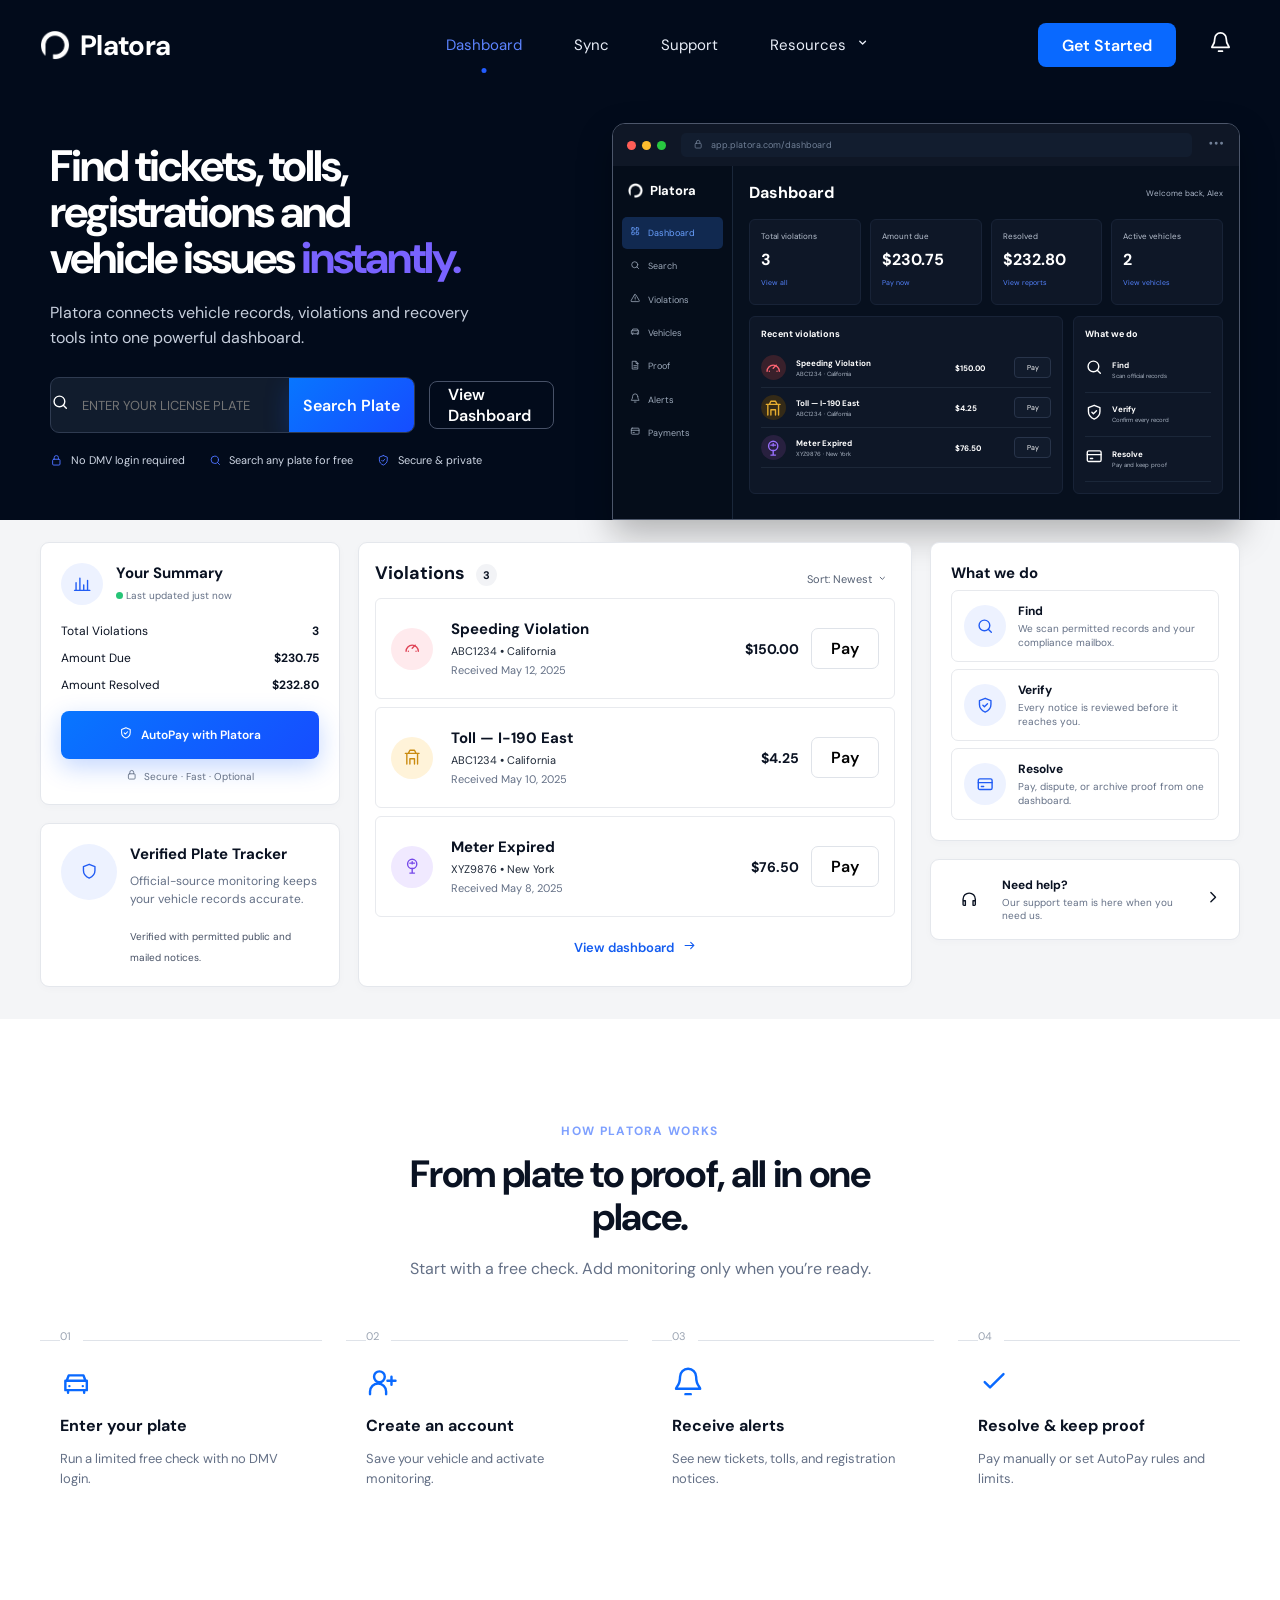
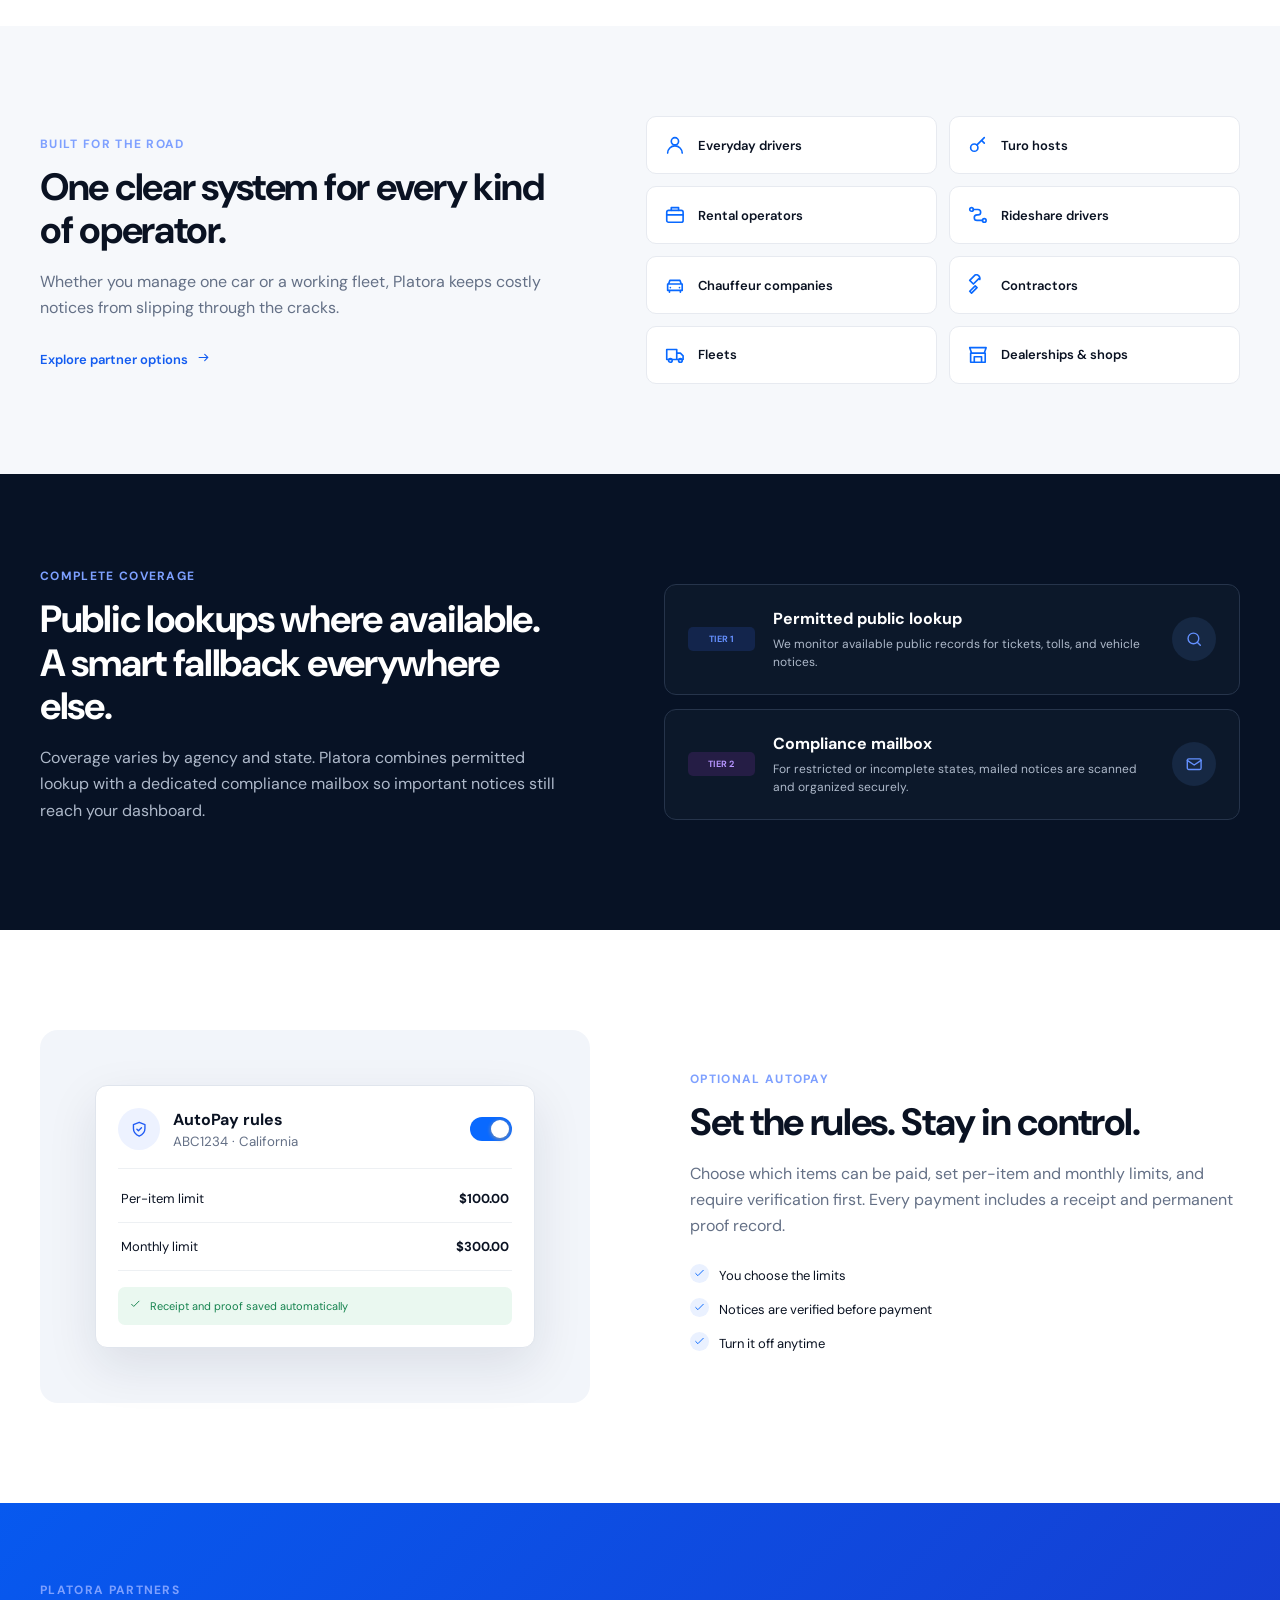
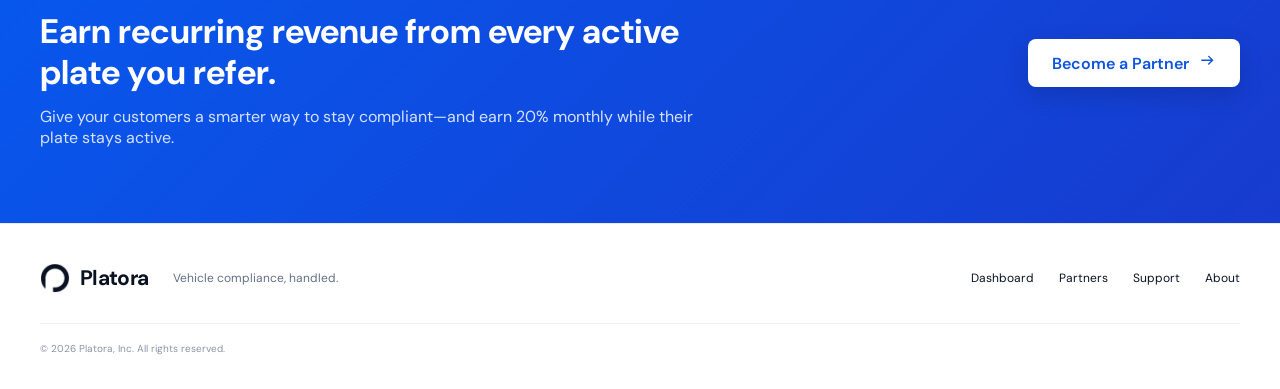
==== index.html @ 17e53a76 "Add files via upload" ====
<!doctype html>
<html lang="en">
<head>
  <meta charset="UTF-8">
  <meta name="viewport" content="width=device-width, initial-scale=1.0">
  <meta name="description" content="Track tickets, tolls, registration notices, and vehicle compliance issues with Platora.">
  <title>Platora — Vehicle compliance, handled</title>
  <link rel="preconnect" href="https://fonts.googleapis.com">
  <link rel="preconnect" href="https://fonts.gstatic.com" crossorigin>
  <link href="https://fonts.googleapis.com/css2?family=DM+Sans:wght@400;500;600;700&display=swap" rel="stylesheet">
  <link rel="stylesheet" href="styles.css?v=17">
</head>
<body>
  <div class="site-shell dark-shell">
    <header class="site-header">
      <a class="brand" href="index.html" aria-label="Platora home">
        <span class="brand-mark" data-icon="platora"></span><span>Platora</span>
      </a>
      <nav class="desktop-nav" aria-label="Main navigation">
        <a class="active" href="dashboard.html">Dashboard</a>
        <a href="#how-it-works">Sync</a>
        <a href="support.html">Support</a>
        <div class="dropdown">
          <button class="nav-dropdown" aria-expanded="false">Resources <span data-icon="chevron-down"></span></button>
          <div class="dropdown-menu">
            <a href="partners.html"><span data-icon="users"></span><span><strong>Partners</strong><small>Earn recurring revenue</small></span></a>
            <a href="support.html"><span data-icon="help"></span><span><strong>Help</strong><small>Answers and support</small></span></a>
            <a href="about.html"><span data-icon="info"></span><span><strong>About</strong><small>Why we built Platora</small></span></a>
          </div>
        </div>
      </nav>
      <div class="header-actions">
        <a class="button button-primary button-small" href="login.html">Get Started</a>
        <button class="icon-button" aria-label="Notifications"><span data-icon="bell"></span></button>
        <button class="menu-button" aria-label="Open menu" aria-expanded="false"><span data-icon="menu"></span></button>
      </div>
    </header>

    <main>
      <section class="hero page-width">
        <div class="hero-copy">
          <div class="eyebrow"><span class="live-dot"></span> Vehicle compliance, simplified</div>
          <h1>Find tickets, tolls,<br>registrations and<br>vehicle issues <span>instantly.</span></h1>
          <p>Platora connects vehicle records, violations and recovery tools into one powerful dashboard.</p>
          <div class="hero-actions">
            <form class="plate-search" data-plate-form>
              <label class="sr-only" for="hero-plate">Enter your license plate</label>
              <span data-icon="search"></span>
              <input id="hero-plate" name="plate" maxlength="10" placeholder="Enter your license plate" autocomplete="off">
              <button class="button button-primary" type="submit">Search Plate</button>
            </form>
            <a class="button button-outline mobile-dashboard-cta" href="dashboard.html">View Dashboard</a>
          </div>
          <div class="trust-row">
            <span><i data-icon="lock"></i>No DMV login required</span>
            <span><i data-icon="search"></i>Search any plate for free</span>
            <span><i data-icon="shield-check"></i>Secure &amp; private</span>
          </div>
        </div>
        <div class="browser-preview" aria-label="Platora dashboard preview">
          <div class="browser-bar">
            <div class="traffic-lights"><i></i><i></i><i></i></div>
            <div class="address-bar"><span data-icon="lock"></span> app.platora.com/dashboard</div>
            <span data-icon="more"></span>
          </div>
          <div class="app-frame">
            <aside class="app-sidebar">
              <div class="mini-brand"><span data-icon="platora"></span><b>Platora</b></div>
              <a class="selected"><span data-icon="grid"></span> Dashboard</a>
              <a><span data-icon="search"></span> Search</a>
              <a><span data-icon="alert"></span> Violations</a>
              <a><span data-icon="car"></span> Vehicles</a>
              <a><span data-icon="file"></span> Proof</a>
              <a><span data-icon="bell"></span> Alerts</a>
              <a><span data-icon="card"></span> Payments</a>
            </aside>
            <div class="app-main">
              <div class="app-topline"><h3>Dashboard</h3><small>Welcome back, Alex</small></div>
              <div class="metric-grid">
                <div><small>Total violations</small><b>3</b><a>View all</a></div>
                <div><small>Amount due</small><b>$230.75</b><a>Pay now</a></div>
                <div><small>Resolved</small><b>$232.80</b><a>View reports</a></div>
                <div><small>Active vehicles</small><b>2</b><a>View vehicles</a></div>
              </div>
              <div class="preview-panels">
                <div class="dark-panel violations-preview">
                  <h4>Recent violations</h4>
                  <div class="mini-violation"><i class="red" data-icon="gauge"></i><span><b>Speeding Violation</b><small>ABC1234 · California</small></span><strong>$150.00</strong><button>Pay</button></div>
                  <div class="mini-violation"><i class="amber" data-icon="toll"></i><span><b>Toll — I-190 East</b><small>ABC1234 · California</small></span><strong>$4.25</strong><button>Pay</button></div>
                  <div class="mini-violation"><i class="purple" data-icon="meter"></i><span><b>Meter Expired</b><small>XYZ9876 · New York</small></span><strong>$76.50</strong><button>Pay</button></div>
                </div>
                <div class="dark-panel what-preview">
                  <h4>What we do</h4>
                  <div><i data-icon="search"></i><span><b>Find</b><small>Scan official records</small></span></div>
                  <div><i data-icon="shield-check"></i><span><b>Verify</b><small>Confirm every record</small></span></div>
                  <div><i data-icon="card"></i><span><b>Resolve</b><small>Pay and keep proof</small></span></div>
                </div>
              </div>
            </div>
          </div>
        </div>
      </section>
    </main>
  </div>

  <section class="product-section">
    <div class="product-grid page-width">
      <div class="summary-column">
        <article class="white-card summary-card">
          <div class="card-heading"><span class="soft-icon blue" data-icon="chart"></span><div><h3>Your Summary</h3><small><i class="status-dot"></i> Last updated just now</small></div></div>
          <dl>
            <div><dt>Total Violations</dt><dd>3</dd></div>
            <div><dt>Amount Due</dt><dd>$230.75</dd></div>
            <div><dt>Amount Resolved</dt><dd>$232.80</dd></div>
          </dl>
          <button class="button button-primary full-width"><span data-icon="shield-check"></span> AutoPay with Platora</button>
          <p class="secure-note"><span data-icon="lock"></span> Secure · Fast · Optional</p>
        </article>
        <article class="white-card tracker-card">
          <span class="soft-icon blue large" data-icon="shield"></span>
          <div><h3>Verified Plate Tracker</h3><p>Official-source monitoring keeps your vehicle records accurate.</p><small>Verified with permitted public and mailed notices.</small></div>
        </article>
      </div>

      <article class="white-card violations-card">
        <div class="section-card-title"><h2>Violations <span>3</span></h2><button>Sort: Newest <i data-icon="chevron-down"></i></button></div>
        <div class="violation-row">
          <span class="soft-icon red" data-icon="gauge"></span>
          <div><h3>Speeding Violation</h3><p>ABC1234 <b>•</b> California</p><small>Received May 12, 2025</small></div>
          <strong>$150.00</strong><button class="pay-button">Pay</button>
        </div>
        <div class="violation-row">
          <span class="soft-icon amber" data-icon="toll"></span>
          <div><h3>Toll — I-190 East</h3><p>ABC1234 <b>•</b> California</p><small>Received May 10, 2025</small></div>
          <strong>$4.25</strong><button class="pay-button">Pay</button>
        </div>
        <div class="violation-row">
          <span class="soft-icon purple" data-icon="meter"></span>
          <div><h3>Meter Expired</h3><p>XYZ9876 <b>•</b> New York</p><small>Received May 8, 2025</small></div>
          <strong>$76.50</strong><button class="pay-button">Pay</button>
        </div>
        <a class="view-link" href="dashboard.html">View dashboard <span data-icon="arrow-right"></span></a>
      </article>

      <div class="action-column">
        <article class="white-card what-card">
          <h3>What we do</h3>
          <div><span class="soft-icon blue" data-icon="search"></span><p><b>Find</b><small>We scan permitted records and your compliance mailbox.</small></p></div>
          <div><span class="soft-icon blue" data-icon="shield-check"></span><p><b>Verify</b><small>Every notice is reviewed before it reaches you.</small></p></div>
          <div><span class="soft-icon blue" data-icon="card"></span><p><b>Resolve</b><small>Pay, dispute, or archive proof from one dashboard.</small></p></div>
        </article>
        <a class="white-card help-card" href="support.html"><span class="soft-icon" data-icon="headphones"></span><p><b>Need help?</b><small>Our support team is here when you need us.</small></p><span data-icon="chevron-right"></span></a>
      </div>
    </div>
  </section>

  <section class="steps-section" id="how-it-works">
    <div class="page-width">
      <div class="section-intro centered">
        <span class="kicker">HOW PLATORA WORKS</span>
        <h2>From plate to proof, all in one place.</h2>
        <p>Start with a free check. Add monitoring only when you’re ready.</p>
      </div>
      <div class="steps-flow">
        <article><span>01</span><i data-icon="car"></i><h3>Enter your plate</h3><p>Run a limited free check with no DMV login.</p></article>
        <article><span>02</span><i data-icon="user-plus"></i><h3>Create an account</h3><p>Save your vehicle and activate monitoring.</p></article>
        <article><span>03</span><i data-icon="bell"></i><h3>Receive alerts</h3><p>See new tickets, tolls, and registration notices.</p></article>
        <article><span>04</span><i data-icon="check"></i><h3>Resolve &amp; keep proof</h3><p>Pay manually or set AutoPay rules and limits.</p></article>
      </div>
    </div>
  </section>

  <section class="built-section">
    <div class="page-width split-section">
      <div class="section-intro">
        <span class="kicker">BUILT FOR THE ROAD</span>
        <h2>One clear system for every kind of operator.</h2>
        <p>Whether you manage one car or a working fleet, Platora keeps costly notices from slipping through the cracks.</p>
        <a class="text-link" href="partners.html">Explore partner options <span data-icon="arrow-right"></span></a>
      </div>
      <div class="audience-grid">
        <span><i data-icon="user"></i>Everyday drivers</span><span><i data-icon="key"></i>Turo hosts</span>
        <span><i data-icon="briefcase"></i>Rental operators</span><span><i data-icon="route"></i>Rideshare drivers</span>
        <span><i data-icon="car"></i>Chauffeur companies</span><span><i data-icon="tool"></i>Contractors</span>
        <span><i data-icon="truck"></i>Fleets</span><span><i data-icon="store"></i>Dealerships &amp; shops</span>
      </div>
    </div>
  </section>

  <section class="coverage-section">
    <div class="page-width coverage-grid">
      <div class="section-intro">
        <span class="kicker light">COMPLETE COVERAGE</span>
        <h2>Public lookups where available. A smart fallback everywhere else.</h2>
        <p>Coverage varies by agency and state. Platora combines permitted lookup with a dedicated compliance mailbox so important notices still reach your dashboard.</p>
      </div>
      <div class="tier-stack">
        <article><span class="tier-label">TIER 1</span><div><h3>Permitted public lookup</h3><p>We monitor available public records for tickets, tolls, and vehicle notices.</p></div><i data-icon="search"></i></article>
        <article><span class="tier-label purple-label">TIER 2</span><div><h3>Compliance mailbox</h3><p>For restricted or incomplete states, mailed notices are scanned and organized securely.</p></div><i data-icon="mail"></i></article>
      </div>
    </div>
  </section>

  <section class="autopay-section">
    <div class="page-width autopay-grid">
      <div class="autopay-visual">
        <div class="rule-card">
          <div class="rule-head"><span class="soft-icon blue" data-icon="shield-check"></span><div><b>AutoPay rules</b><small>ABC1234 · California</small></div><label class="toggle"><input type="checkbox" checked><span></span></label></div>
          <div class="rule-line"><span>Per-item limit</span><b>$100.00</b></div>
          <div class="rule-line"><span>Monthly limit</span><b>$300.00</b></div>
          <div class="rule-success"><span data-icon="check"></span> Receipt and proof saved automatically</div>
        </div>
      </div>
      <div class="section-intro">
        <span class="kicker">OPTIONAL AUTOPAY</span>
        <h2>Set the rules. Stay in control.</h2>
        <p>Choose which items can be paid, set per-item and monthly limits, and require verification first. Every payment includes a receipt and permanent proof record.</p>
        <ul class="check-list">
          <li><span data-icon="check"></span> You choose the limits</li>
          <li><span data-icon="check"></span> Notices are verified before payment</li>
          <li><span data-icon="check"></span> Turn it off anytime</li>
        </ul>
      </div>
    </div>
  </section>

  <section class="partner-cta">
    <div class="page-width partner-cta-inner">
      <div><span class="kicker light">PLATORA PARTNERS</span><h2>Earn recurring revenue from every active plate you refer.</h2><p>Give your customers a smarter way to stay compliant—and earn 20% monthly while their plate stays active.</p></div>
      <a class="button button-white" href="partners.html">Become a Partner <span data-icon="arrow-right"></span></a>
    </div>
  </section>

  <footer class="site-footer">
    <div class="page-width footer-inner">
      <a class="brand dark-brand" href="index.html"><span class="brand-mark" data-icon="platora"></span><span>Platora</span></a>
      <p>Vehicle compliance, handled.</p>
      <nav><a href="dashboard.html">Dashboard</a><a href="partners.html">Partners</a><a href="support.html">Support</a><a href="about.html">About</a></nav>
      <small>© 2026 Platora, Inc. All rights reserved.</small>
    </div>
  </footer>
  <script src="app.js?v=4"></script>
</body>
</html>
---- styles.css ----
:root{--navy:#020b1b;--navy-2:#071225;--navy-3:#0b172b;--blue:#0969ff;--blue-2:#3457ff;--purple:#7857ff;--ink:#0a1222;--muted:#647086;--line:#e6eaf0;--soft:#f5f7fa;--white:#fff;--green:#20b26b;--red:#e34c5d;--amber:#e2a31c;--shadow:0 18px 50px rgba(15,32,62,.1);--radius:14px}
*{box-sizing:border-box}html{scroll-behavior:smooth}body{margin:0;font-family:"DM Sans",system-ui,sans-serif;color:var(--ink);background:#fff}button,input,select{font:inherit}button,a{-webkit-tap-highlight-color:transparent}a{text-decoration:none;color:inherit}svg{width:1.15em;height:1.15em;stroke:currentColor;stroke-width:1.8;fill:none;stroke-linecap:round;stroke-linejoin:round}.page-width{width:min(1320px,calc(100% - 80px));margin-inline:auto}.dark-shell,.inner-dark{color:white;background:radial-gradient(circle at 76% 40%,rgba(18,56,127,.22),transparent 28%),linear-gradient(135deg,#020918 0%,#020b18 52%,#061125 100%)}.site-header{height:90px;width:min(1320px,calc(100% - 80px));margin:auto;display:flex;align-items:center;justify-content:space-between;position:relative;z-index:20}.brand{display:flex;align-items:center;gap:10px;font-size:28px;font-weight:700;letter-spacing:-.7px;color:#fff}.brand-mark{display:grid;place-items:center;color:#2073ff}.brand-mark svg{width:31px;height:31px;stroke-width:2}.desktop-nav{display:flex;align-items:center;gap:52px;margin-left:110px}.desktop-nav>a,.nav-dropdown{color:#e8edf7;background:none;border:0;padding:34px 0;font-size:15px;cursor:pointer;position:relative}.desktop-nav>a.active,.nav-dropdown.active{color:#5d84ff}.desktop-nav>a.active:after,.nav-dropdown.active:after{content:"";position:absolute;bottom:16px;left:50%;width:5px;height:5px;background:#225cff;border-radius:50%;transform:translateX(-50%)}.nav-dropdown{display:flex;align-items:center;gap:8px}.dropdown{position:relative}.dropdown-menu{position:absolute;top:72px;right:-35px;background:white;width:250px;padding:8px;border:1px solid #e5e9f0;border-radius:14px;box-shadow:0 18px 50px rgba(0,0,0,.2);opacity:0;visibility:hidden;transform:translateY(-5px);transition:.18s;color:var(--ink)}.dropdown.open .dropdown-menu{opacity:1;visibility:visible;transform:none}.dropdown-menu a{display:flex;gap:12px;align-items:center;padding:12px;border-radius:9px}.dropdown-menu a:hover{background:#f5f7fb}.dropdown-menu a>svg{color:var(--blue);font-size:20px}.dropdown-menu span{display:flex;flex-direction:column}.dropdown-menu strong{font-size:14px}.dropdown-menu small{color:var(--muted);font-size:11px;margin-top:2px}.header-actions{display:flex;align-items:center;gap:25px}.button{border:0;border-radius:8px;min-height:48px;padding:0 24px;display:inline-flex;align-items:center;justify-content:center;gap:9px;font-weight:600;cursor:pointer;transition:transform .18s,box-shadow .18s,background .18s}.button:hover{transform:translateY(-1px)}.button-primary{color:white;background:linear-gradient(135deg,#0876ff,#164dff);box-shadow:0 8px 24px rgba(21,94,255,.25)}.button-small{min-height:44px;padding:0 24px}.button-outline{color:white;background:transparent;border:1px solid #475167}.button-outline-dark{color:var(--ink);background:white;border:1px solid #d9dee7}.button-white{background:white;color:#0e54dc;box-shadow:0 8px 24px rgba(0,0,0,.15)}.full-width{width:100%}.icon-button,.menu-button{color:white;background:none;border:0;padding:8px;display:grid;place-items:center;cursor:pointer}.icon-button svg{width:23px;height:23px}.menu-button{display:none}.hero{display:grid;grid-template-columns:43% 57%;min-height:650px;align-items:center;padding-top:28px;overflow:visible}.hero-copy{padding:25px 20px 72px 10px;position:relative;z-index:2}.eyebrow,.kicker{display:inline-flex;align-items:center;gap:9px;color:#7ea0ff;font-size:12px;font-weight:700;letter-spacing:.11em;text-transform:uppercase}.live-dot{width:7px;height:7px;border-radius:50%;background:#2a6cff;box-shadow:0 0 0 5px rgba(42,108,255,.12)}.hero h1{font-size:52px;line-height:1.05;letter-spacing:-2.5px;margin:22px 0 18px;max-width:580px}.hero h1 span,.inner-hero h1 span{color:#7963ff}.hero-copy>p{color:#c7cfdd;font-size:17px;line-height:1.55;max-width:525px}.plate-search{display:flex;height:56px;margin:28px 0 21px;max-width:540px;border:1px solid #2f3b51;background:#111c2d;border-radius:9px;overflow:hidden;align-items:center}.plate-search>svg{margin-left:18px;color:#a9b5c8}.plate-search input{flex:1;min-width:0;border:0;outline:0;background:transparent;color:white;padding:0 13px;text-transform:uppercase}.plate-search .button{height:100%;border-radius:0;min-width:145px}.mobile-dashboard-cta{position:absolute;left:560px;bottom:72px;min-width:142px}.trust-row{display:flex;align-items:center;gap:28px;color:#ced6e4;font-size:12px}.trust-row span{display:flex;align-items:center;gap:8px;white-space:nowrap}.trust-row i{font-style:normal;color:#4c72ff;display:grid}.browser-preview{width:760px;height:480px;border:1px solid #4c566a;border-radius:13px 13px 0 0;background:#07101e;box-shadow:0 28px 80px rgba(0,0,0,.42);align-self:end;overflow:hidden}.browser-bar{height:42px;background:#0f1726;display:flex;align-items:center;gap:15px;padding:0 14px;color:#718097}.traffic-lights{display:flex;gap:6px}.traffic-lights i{width:9px;height:9px;border-radius:50%;background:#ff5e57}.traffic-lights i:nth-child(2){background:#febc2e}.traffic-lights i:nth-child(3){background:#28c840}.address-bar{height:24px;border-radius:5px;background:#121d2f;display:flex;align-items:center;gap:8px;padding:0 12px;font-size:9px;flex:1}.app-frame{height:calc(100% - 42px);display:grid;grid-template-columns:120px 1fr}.app-sidebar{background:#050d1a;border-right:1px solid #1a273a;padding:13px 9px;display:flex;flex-direction:column;gap:2px}.mini-brand{display:flex;align-items:center;gap:7px;font-size:13px;padding:3px 6px 16px}.mini-brand svg{color:#2f6fff}.app-sidebar a{display:flex;align-items:center;gap:8px;padding:9px 8px;border-radius:5px;color:#9da9ba;font-size:9px}.app-sidebar a.selected{background:#112950;color:#69a0ff}.app-main{padding:16px}.app-topline{display:flex;justify-content:space-between;align-items:center}.app-topline h3{font-size:16px;margin:0}.app-topline small{color:#abb6c8;font-size:8px}.metric-grid{display:grid;grid-template-columns:repeat(4,1fr);gap:9px;margin:16px 0 11px}.metric-grid>div,.dark-panel{background:#0e1727;border:1px solid #182337;border-radius:6px}.metric-grid>div{height:86px;padding:11px;display:flex;flex-direction:column}.metric-grid small{color:#b9c2d0;font-size:8px}.metric-grid b{font-size:16px;margin:8px 0}.metric-grid a{color:#5483ff;font-size:7px}.preview-panels{display:grid;grid-template-columns:2.1fr 1fr;gap:10px}.dark-panel{padding:11px}.dark-panel h4{font-size:9px;margin:0 0 8px}.mini-violation{display:grid;grid-template-columns:28px 1fr 52px 37px;align-items:center;gap:7px;border-bottom:1px solid #1c2738;padding:7px 0}.mini-violation>i{width:25px;height:25px;border-radius:50%;display:grid;place-items:center}.mini-violation>i.red{background:#39202b;color:#ff6573}.mini-violation>i.amber{background:#342a17;color:#e6ad2f}.mini-violation>i.purple{background:#28203f;color:#9a70ff}.mini-violation span,.what-preview div span{display:flex;flex-direction:column}.mini-violation b,.what-preview b{font-size:8px}.mini-violation small,.what-preview small{font-size:6px;color:#a8b2c1;margin-top:2px}.mini-violation strong{font-size:8px}.mini-violation button{font-size:7px;color:white;border:1px solid #28344a;border-radius:4px;background:#111b2c;padding:5px}.what-preview>div{display:flex;gap:8px;align-items:center;border-bottom:1px solid #1b2739;padding:10px 0}.what-preview>div>svg{color:#4f80ff}.product-section{background:#f4f5f7;padding:22px 0 32px}.product-grid{display:grid;grid-template-columns:300px 1fr 310px;gap:18px}.summary-column,.action-column{display:flex;flex-direction:column;gap:18px}.white-card{background:white;border:1px solid #e4e7ec;border-radius:9px;box-shadow:0 2px 8px rgba(28,43,66,.025)}.summary-card,.tracker-card,.what-card{padding:20px}.card-heading,.tracker-card{display:flex;gap:13px}.card-heading h3,.tracker-card h3,.what-card h3{font-size:15px;margin:0}.card-heading small{font-size:10px;color:var(--muted)}.status-dot{display:inline-block;width:7px;height:7px;border-radius:50%;background:#26c477}.soft-icon{flex:0 0 auto;width:42px;height:42px;border-radius:50%;display:grid;place-items:center}.soft-icon.blue{background:#edf2ff;color:#215cf4}.soft-icon.red{background:#ffeaed;color:#df4255}.soft-icon.amber{background:#fff3d9;color:#ca8b10}.soft-icon.purple{background:#f0e9ff;color:#7649e9}.soft-icon.green{background:#e7f8ef;color:#16a25e}.soft-icon.large{width:56px;height:56px}.summary-card dl{margin:18px 0}.summary-card dl div{display:flex;justify-content:space-between;margin:11px 0;font-size:12px}.summary-card dd{font-weight:700}.summary-card .button{height:44px;font-size:12px}.secure-note{font-size:10px;color:var(--muted);display:flex;justify-content:center;align-items:center;gap:6px;margin:10px 0 0}.tracker-card{align-items:flex-start}.tracker-card p{font-size:12px;line-height:1.5;color:var(--muted);margin:8px 0 16px}.tracker-card small{font-size:10px;color:#465064}.violations-card{padding:18px 16px}.section-card-title{display:flex;align-items:center;justify-content:space-between}.section-card-title h2{font-size:18px;margin:0 0 13px}.section-card-title h2 span{font-size:11px;background:#f2f3f6;padding:4px 7px;border-radius:50%;margin-left:7px}.section-card-title button{border:0;background:transparent;font-size:11px;color:#566174;display:flex;align-items:center;gap:4px;cursor:pointer}.violation-row{min-height:101px;border:1px solid #e8eaee;border-radius:6px;margin-bottom:8px;padding:13px 15px;display:grid;grid-template-columns:48px 1fr 90px 68px;gap:12px;align-items:center}.violation-row h3{font-size:15px;margin:0 0 5px}.violation-row p,.violation-row small{font-size:11px;margin:0;color:#1f2938}.violation-row small{color:var(--muted)}.violation-row strong{text-align:right;font-size:14px}.pay-button{background:white;border:1px solid #dfe3e9;border-radius:7px;padding:9px 17px;font-weight:600;cursor:pointer}.view-link,.text-link{color:#135cf0;font-size:13px;font-weight:600;display:flex;align-items:center;justify-content:center;gap:8px;padding-top:13px}.what-card>div{display:flex;align-items:center;gap:12px;border:1px solid #e7e9ed;border-radius:7px;padding:12px;margin-top:7px}.what-card p{display:flex;flex-direction:column;margin:0}.what-card b{font-size:12px}.what-card small{font-size:10px;line-height:1.35;color:var(--muted);margin-top:3px}.help-card{display:flex;align-items:center;padding:17px;gap:12px}.help-card p{flex:1;display:flex;flex-direction:column;margin:0}.help-card b{font-size:12px}.help-card small{font-size:10px;color:var(--muted);margin-top:3px}.steps-section,.partner-benefits,.about-story{padding:100px 0}.section-intro{max-width:560px}.section-intro.centered{margin:0 auto;text-align:center}.section-intro h2{font-size:38px;line-height:1.15;letter-spacing:-1.3px;margin:13px 0}.section-intro p{font-size:16px;line-height:1.65;color:var(--muted)}.steps-flow{display:grid;grid-template-columns:repeat(4,1fr);gap:24px;margin-top:58px}.steps-flow article{position:relative;padding:25px 20px;border-top:1px solid #dfe3e9}.steps-flow article>span{position:absolute;top:-12px;left:20px;background:white;padding-right:12px;color:#9ba4b2;font-size:11px}.steps-flow article>i{display:grid;color:var(--blue);font-size:28px}.steps-flow h3{font-size:16px;margin:17px 0 8px}.steps-flow p{font-size:13px;line-height:1.5;color:var(--muted)}.built-section{padding:90px 0;background:#f6f8fb}.split-section{display:grid;grid-template-columns:1fr 1.15fr;gap:90px;align-items:center}.section-intro .text-link{justify-content:flex-start;padding-top:12px}.audience-grid{display:grid;grid-template-columns:1fr 1fr;gap:12px}.audience-grid span{background:white;border:1px solid #e7eaf0;border-radius:10px;padding:17px;display:flex;align-items:center;gap:12px;font-size:13px;font-weight:600}.audience-grid i{color:var(--blue);display:grid;font-size:19px}.coverage-section{padding:90px 0;background:var(--navy-2);color:white}.coverage-grid{display:grid;grid-template-columns:1fr 1.1fr;gap:100px;align-items:center}.kicker.light{color:#7da0ff}.coverage-section .section-intro p{color:#aeb9ca}.tier-stack{display:flex;flex-direction:column;gap:14px}.tier-stack article{display:grid;grid-template-columns:67px 1fr 44px;gap:18px;align-items:center;padding:23px;border:1px solid #26344b;background:#0c182a;border-radius:12px}.tier-stack h3{font-size:16px;margin:0 0 6px}.tier-stack p{font-size:12px;line-height:1.5;color:#aeb9ca;margin:0}.tier-stack>article>i{width:44px;height:44px;border-radius:50%;background:#162843;color:#6390ff;display:grid;place-items:center}.tier-label{font-size:9px;color:#6590ff;font-weight:700;background:#13254c;border-radius:5px;padding:6px;text-align:center}.purple-label{color:#b695ff;background:#251d45}.autopay-section{padding:100px 0}.autopay-grid{display:grid;grid-template-columns:1fr 1fr;gap:100px;align-items:center}.autopay-visual{background:#f2f5fa;border-radius:18px;padding:55px}.rule-card{background:white;border:1px solid #e0e5ed;box-shadow:var(--shadow);border-radius:12px;padding:22px}.rule-head{display:flex;align-items:center;gap:13px;border-bottom:1px solid #edf0f3;padding-bottom:18px;margin-bottom:6px}.rule-head>div{display:flex;flex-direction:column;flex:1}.rule-head small{color:var(--muted);margin-top:3px}.toggle input{display:none}.toggle span{display:block;width:42px;height:24px;border-radius:30px;background:#cbd1db;position:relative;cursor:pointer}.toggle span:after{content:"";position:absolute;width:18px;height:18px;background:white;border-radius:50%;top:3px;left:3px;box-shadow:0 1px 4px #999;transition:.2s}.toggle input:checked+span{background:var(--blue)}.toggle input:checked+span:after{left:21px}.rule-line{display:flex;justify-content:space-between;padding:15px 3px;border-bottom:1px solid #edf0f3;font-size:13px}.rule-success{margin-top:16px;border-radius:7px;padding:11px;background:#eaf8f0;color:#15834e;font-size:11px;display:flex;align-items:center;gap:8px}.check-list{list-style:none;padding:0;margin:24px 0 0}.check-list li{display:flex;gap:10px;align-items:center;margin:11px 0;font-size:13px}.check-list li svg{color:var(--blue);background:#eaf1ff;border-radius:50%;padding:3px;width:19px;height:19px}.partner-cta{background:linear-gradient(135deg,#0759ef,#173bce);color:white;padding:75px 0}.partner-cta-inner{display:flex;justify-content:space-between;align-items:center;gap:50px}.partner-cta h2{font-size:34px;line-height:1.2;max-width:690px;margin:13px 0}.partner-cta p{color:#d6e2ff;margin:0;max-width:680px}.site-footer{border-top:1px solid #e8ebef;padding:34px 0;background:white}.footer-inner{display:grid;grid-template-columns:auto 1fr auto;align-items:center;gap:25px}.dark-brand{color:var(--ink);font-size:21px}.dark-brand .brand-mark svg{width:25px}.footer-inner>p{font-size:12px;color:var(--muted)}.footer-inner nav{display:flex;gap:25px;font-size:12px}.footer-inner small{grid-column:1/-1;border-top:1px solid #edf0f3;padding-top:18px;color:#8b94a3;font-size:10px}.inner-dark{min-height:525px}.inner-hero{text-align:center;padding:85px 0 110px}.inner-hero h1{font-size:58px;line-height:1.05;letter-spacing:-2.7px;max-width:830px;margin:24px auto 19px}.inner-hero p{color:#bac5d6;font-size:17px;line-height:1.6;max-width:690px;margin:0 auto 31px}.inner-hero .button{margin-top:6px}.partner-benefits .section-intro{max-width:650px}.benefit-grid{display:grid;grid-template-columns:repeat(3,1fr);gap:20px;margin-top:52px}.benefit-grid article{border:1px solid #e4e8ee;border-radius:12px;padding:28px}.benefit-grid article>svg{font-size:27px;color:var(--blue)}.benefit-grid h3{font-size:17px;margin:20px 0 9px}.benefit-grid p{font-size:13px;line-height:1.6;color:var(--muted);margin:0}.partner-options,.principles-section{padding:95px 0;background:#f5f7fa}.option-grid{display:grid;grid-template-columns:1fr 1fr;gap:25px;max-width:920px;margin:48px auto 0}.option-card{background:white;border:1px solid #dfe4eb;border-radius:14px;padding:34px;position:relative}.option-card.featured{border-color:#6d91ff;box-shadow:0 18px 50px rgba(18,74,182,.12)}.option-label{color:#2865ee;background:#edf3ff;border-radius:20px;font-size:9px;font-weight:700;padding:6px 9px}.option-label.neutral{color:#6b7482;background:#f1f3f5}.option-icon{width:54px;height:54px;background:#edf3ff;color:var(--blue);display:grid;place-items:center;border-radius:12px;margin:23px 0}.option-icon.purple{color:var(--purple);background:#f1edff}.option-card h3{font-size:24px;margin:0 0 10px}.option-card>p{font-size:13px;line-height:1.6;color:var(--muted);min-height:63px}.option-card .check-list{border-top:1px solid #e9ecf0;padding-top:15px;margin-bottom:28px}.partner-how{padding:90px 0}.partner-how>.section-intro{margin:auto;text-align:center}.partner-steps{display:grid;grid-template-columns:repeat(3,1fr);max-width:850px;margin:48px auto 0}.partner-steps article{text-align:center;padding:0 40px;border-right:1px solid #e0e4ea}.partner-steps article:last-child{border:0}.partner-steps b{display:grid;place-items:center;width:35px;height:35px;margin:auto;background:#edf3ff;color:var(--blue);border-radius:50%}.partner-steps h3{font-size:16px}.partner-steps p{font-size:12px;color:var(--muted)}.compact-dark{min-height:390px}.support-hero{text-align:center;padding:55px 0}.support-hero h1{font-size:48px;letter-spacing:-2px;margin:13px 0}.support-hero p{color:#b7c1d0}.help-search{max-width:590px;height:56px;margin:28px auto 0;background:white;border-radius:9px;display:flex;align-items:center;padding:0 18px;color:#738095}.help-search input{border:0;outline:0;width:100%;padding:0 12px}.support-main{padding:65px 0 90px}.topic-grid{display:grid;grid-template-columns:1fr 1fr;gap:14px}.topic-grid button{background:white;border:1px solid #e1e5eb;border-radius:10px;padding:19px;display:flex;align-items:center;text-align:left;cursor:pointer}.topic-grid button>span{width:42px;height:42px;background:#eef3ff;color:var(--blue);border-radius:10px;display:grid;place-items:center;margin-right:13px}.topic-grid button div{display:flex;flex:1;flex-direction:column}.topic-grid b{font-size:14px}.topic-grid small{color:var(--muted);margin-top:4px}.topic-grid button>i{display:grid}.faq-section{display:grid;grid-template-columns:280px 1fr;gap:80px;margin-top:90px}.faq-list details{border-bottom:1px solid #e1e5eb}.faq-list summary{list-style:none;font-size:15px;font-weight:600;padding:21px 5px;display:flex;justify-content:space-between;cursor:pointer}.faq-list summary::-webkit-details-marker{display:none}.faq-list details p{color:var(--muted);font-size:13px;line-height:1.65;padding:0 40px 20px 5px;margin:0}.faq-list details[open] summary svg{transform:rotate(45deg)}.contact-card{margin-top:80px;background:#f4f7fc;border-radius:14px;padding:30px 35px;display:flex;align-items:center;gap:20px}.contact-card div{flex:1}.contact-card h2{font-size:20px;margin:0 0 5px}.contact-card p{font-size:13px;color:var(--muted);margin:0}.about-hero{padding-top:95px}.about-story{display:grid;grid-template-columns:1fr 1fr;gap:90px}.story-copy p{font-size:16px;line-height:1.75;color:var(--muted);margin-top:0}.dashboard-page{background:#f5f7fa}.light-header{height:76px;width:min(1400px,calc(100% - 50px))}.light-nav>a,.light-nav .nav-dropdown{color:#3b4555}.dark-menu{color:var(--ink)}.demo-main{width:min(1400px,calc(100% - 50px));padding:45px 0 70px}.demo-heading{display:flex;align-items:end;justify-content:space-between;margin-bottom:27px}.demo-heading h1{font-size:36px;letter-spacing:-1.3px;margin:9px 0}.demo-heading p{color:var(--muted);margin:0}.demo-vehicle{display:flex;align-items:center;gap:12px;background:white;border:1px solid #e2e6eb;padding:12px 17px;border-radius:9px}.demo-vehicle>svg{color:var(--blue)}.demo-vehicle div{display:flex;flex-direction:column}.demo-vehicle small{font-size:9px;color:var(--muted)}.demo-vehicle b{font-size:12px}.dashboard-shell{min-height:640px;display:grid;grid-template-columns:220px 1fr;background:white;border:1px solid #dfe4ea;border-radius:14px;box-shadow:var(--shadow);overflow:hidden}.demo-sidebar{background:var(--navy-2);color:white;padding:24px 14px;display:flex;flex-direction:column}.demo-user{display:flex;gap:10px;align-items:center;padding:0 9px 23px;border-bottom:1px solid #203049}.demo-user>span{width:35px;height:35px;border-radius:50%;background:#1b56dc;display:grid;place-items:center;font-size:11px;font-weight:700}.demo-user div{display:flex;flex-direction:column}.demo-user b{font-size:12px}.demo-user small{font-size:9px;color:#8e9bae}.demo-sidebar nav{display:flex;flex-direction:column;gap:4px;padding-top:19px}.demo-sidebar button,.demo-sidebar>a{border:0;background:transparent;color:#aeb8c8;display:flex;align-items:center;gap:10px;text-align:left;border-radius:7px;padding:11px 12px;font-size:11px;cursor:pointer}.demo-sidebar button.active{background:#123674;color:#71a0ff}.demo-sidebar button em{font-style:normal;margin-left:auto;border-radius:20px;background:#273751;padding:2px 6px;font-size:8px}.demo-sidebar>a{margin-top:auto}.demo-content{background:#f7f8fa;padding:28px}.demo-panel{display:none}.demo-panel.active{display:block}.panel-heading{display:flex;align-items:center;justify-content:space-between;margin-bottom:22px}.panel-heading h2{font-size:22px;margin:0 0 4px}.panel-heading p{color:var(--muted);font-size:12px;margin:0}.demo-metrics{display:grid;grid-template-columns:repeat(3,1fr);gap:14px;margin-bottom:17px}.demo-metrics article{background:white;border:1px solid #e2e6ec;border-radius:9px;padding:16px;display:flex;gap:13px;align-items:center}.demo-metrics article>div{display:flex;flex-direction:column}.demo-metrics small{font-size:10px;color:var(--muted)}.demo-metrics b{font-size:20px;margin:3px 0}.demo-metrics em{font-size:9px;color:#8a94a3;font-style:normal}.demo-grid{display:grid;grid-template-columns:1.7fr .8fr;gap:17px}.demo-list{padding:18px}.violation-row.compact{grid-template-columns:45px 1fr 80px 60px;min-height:84px;border:0;border-top:1px solid #e9ebef;margin:0;border-radius:0;padding:12px 4px}.violation-row.compact h3{font-size:13px}.violation-row.compact p{font-size:10px;color:var(--muted)}.activity-card{padding:18px;text-align:center}.monitoring-pill{font-size:9px;color:#17834e;background:#eaf8f1;border-radius:20px;padding:6px 9px;display:inline-flex;align-items:center;gap:5px}.monitoring-pill i{width:6px;height:6px;background:#22b870;border-radius:50%}.scan-visual{width:88px;height:88px;border-radius:50%;background:radial-gradient(circle,#e7f0ff 20%,#f4f7fc 21%,#f4f7fc 40%,#e7f0ff 41%,#e7f0ff 43%,#f7f9fc 44%);display:grid;place-items:center;margin:25px auto 13px;color:var(--blue);font-size:26px}.activity-card h3{font-size:14px}.activity-card>p{font-size:10px;color:var(--muted);line-height:1.5}.source-row{display:flex;justify-content:space-between;border-top:1px solid #e8ebef;padding:12px 0;font-size:9px;text-align:left}.source-row b{color:#21865a}.full-list{padding:20px}.vehicle-cards{display:grid;grid-template-columns:1fr 1fr;gap:16px}.vehicle-card{padding:24px;display:grid;grid-template-columns:55px 1fr auto;align-items:center;gap:17px}.vehicle-card>svg{width:50px;height:50px;padding:13px;background:#edf3ff;color:var(--blue);border-radius:10px}.vehicle-card small{color:var(--muted);font-size:9px}.vehicle-card h3{font-size:20px;margin:3px 0}.vehicle-card p{font-size:11px;color:var(--muted);margin:0}.empty-state{padding:75px;text-align:center}.empty-state>svg{font-size:38px;color:var(--blue)}.empty-state h3{margin:17px 0 7px}.empty-state p{color:var(--muted);font-size:12px;margin-bottom:23px}.settings-card{max-width:600px;padding:26px}.settings-card>label{display:flex;justify-content:space-between;border-bottom:1px solid #e7eaef;padding:17px 5px;font-size:13px}.settings-card>p{display:flex;align-items:center;gap:8px;font-size:11px;color:var(--muted);background:#f3f6fb;padding:12px;border-radius:7px}.toast{position:fixed;right:25px;bottom:25px;background:#081326;color:white;border-radius:8px;padding:13px 18px;font-size:12px;box-shadow:var(--shadow);transform:translateY(80px);opacity:0;transition:.25s}.toast.show{transform:none;opacity:1}.login-page{min-height:100vh;background:var(--navy);color:white}.login-brand{position:absolute;top:30px;left:40px}.login-layout{min-height:100vh;display:grid;grid-template-columns:1fr 1fr}.login-message{display:flex;flex-direction:column;justify-content:center;padding:120px max(55px,10vw);background:radial-gradient(circle at 40% 50%,rgba(27,72,156,.3),transparent 40%)}.login-message h1{font-size:48px;line-height:1.08;letter-spacing:-2px;max-width:530px;margin:20px 0}.login-message>p{color:#aebacd;line-height:1.65;max-width:480px}.login-points{display:flex;flex-direction:column;gap:14px;margin-top:25px;color:#ced6e2;font-size:12px}.login-points span{display:flex;gap:9px;align-items:center}.login-points i{display:grid;color:#5b85ff}.login-card{align-self:center;justify-self:center;background:white;color:var(--ink);width:min(440px,calc(100% - 50px));padding:13px 34px 35px;border-radius:14px;box-shadow:0 25px 70px rgba(0,0,0,.25)}.login-tabs{display:flex;border-bottom:1px solid #e3e7ed;margin-bottom:28px}.login-tabs button{flex:1;border:0;background:none;padding:17px;cursor:pointer;color:#7b8492}.login-tabs button.active{color:var(--blue);border-bottom:2px solid var(--blue);font-weight:600}.auth-panel{display:none}.auth-panel.active{display:flex;flex-direction:column}.auth-panel h2{font-size:24px;margin:0 0 6px}.auth-panel>p{color:var(--muted);font-size:12px;margin:0 0 22px}.auth-panel label{font-size:11px;font-weight:600;margin-bottom:15px}.auth-panel input,.auth-panel select{display:block;width:100%;height:46px;border:1px solid #dce1e8;border-radius:7px;margin-top:7px;padding:0 12px;outline:0}.auth-panel input:focus,.auth-panel select:focus{border-color:#6290ff;box-shadow:0 0 0 3px #edf3ff}.auth-panel>a{text-align:center;color:var(--blue);font-size:11px;margin-top:17px}.auth-panel>small{text-align:center;color:#9199a6;font-size:9px;margin-top:16px}.sr-only{position:absolute;width:1px;height:1px;padding:0;margin:-1px;overflow:hidden;clip:rect(0,0,0,0);white-space:nowrap;border:0}
@media(max-width:1050px){.desktop-nav{gap:28px;margin-left:20px}.hero{grid-template-columns:1fr;padding-top:45px}.hero-copy{max-width:700px}.browser-preview{justify-self:center;width:min(900px,100%);height:auto;aspect-ratio:1.58}.mobile-dashboard-cta{position:static;margin-left:12px;vertical-align:top}.plate-search{display:inline-flex;width:min(540px,100%)}.product-grid{grid-template-columns:280px 1fr}.action-column{grid-column:1/-1;display:grid;grid-template-columns:2fr 1fr}.product-grid,.page-width{width:min(100% - 40px,1320px)}.coverage-grid,.autopay-grid{gap:50px}.dashboard-shell{grid-template-columns:185px 1fr}.demo-grid{grid-template-columns:1fr}.activity-card{display:none}}
@media(max-width:760px){.page-width,.site-header,.light-header,.demo-main{width:calc(100% - 32px)}.site-header{height:72px}.brand{font-size:22px}.brand-mark svg{width:26px;height:26px}.desktop-nav{position:absolute;top:70px;left:0;right:0;margin:0;background:#081426;border:1px solid #25334a;border-radius:12px;padding:10px;display:none;flex-direction:column;align-items:stretch;gap:0}.site-header.menu-open .desktop-nav{display:flex}.desktop-nav>a,.nav-dropdown{padding:13px;width:100%;text-align:left}.nav-dropdown{justify-content:space-between}.desktop-nav>a.active:after,.nav-dropdown.active:after{display:none}.dropdown-menu{position:static;width:100%;box-shadow:none;margin-top:3px;display:none}.dropdown.open .dropdown-menu{display:block}.menu-button{display:grid}.icon-button{display:none}.header-actions .button{display:none}.light-nav{background:white;border-color:#e1e5eb;box-shadow:var(--shadow)}.hero{min-height:auto;padding-top:20px}.hero-copy{padding:30px 0 45px}.hero h1{font-size:42px;letter-spacing:-1.8px}.hero-copy>p{font-size:15px}.plate-search{display:flex;margin-bottom:12px}.plate-search .button{padding:0 15px;min-width:118px;font-size:12px}.mobile-dashboard-cta{margin:0 0 22px;width:100%}.trust-row{flex-wrap:wrap;gap:12px 20px}.browser-preview{border-radius:10px 10px 0 0}.app-frame{grid-template-columns:70px 1fr}.app-sidebar{padding-inline:5px}.app-sidebar a{font-size:0;justify-content:center}.mini-brand b{display:none}.metric-grid{grid-template-columns:1fr 1fr}.metric-grid>div:nth-child(n+3){display:none}.preview-panels{grid-template-columns:1fr}.what-preview{display:none}.product-section{padding-top:16px}.product-grid{grid-template-columns:1fr}.action-column{grid-column:auto;display:flex}.summary-column{display:grid;grid-template-columns:1fr 1fr}.violations-card{grid-row:1}.violation-row{grid-template-columns:42px 1fr auto;padding:12px 8px}.violation-row .soft-icon{width:38px;height:38px}.violation-row strong{grid-column:2;text-align:left}.violation-row .pay-button{grid-column:3;grid-row:1/3}.steps-section,.partner-benefits,.about-story,.autopay-section{padding:70px 0}.section-intro h2{font-size:31px}.steps-flow{grid-template-columns:1fr 1fr}.split-section,.coverage-grid,.autopay-grid,.about-story{grid-template-columns:1fr;gap:45px}.built-section,.coverage-section{padding:70px 0}.partner-cta-inner{flex-direction:column;align-items:flex-start}.partner-cta h2{font-size:28px}.footer-inner{grid-template-columns:1fr}.footer-inner nav{flex-wrap:wrap}.footer-inner small{grid-column:1}.inner-dark{min-height:450px}.inner-hero{padding:60px 0 85px}.inner-hero h1{font-size:42px}.benefit-grid{grid-template-columns:1fr}.option-grid{grid-template-columns:1fr}.partner-steps{grid-template-columns:1fr;gap:25px}.partner-steps article{border:0}.support-hero h1{font-size:38px}.topic-grid{grid-template-columns:1fr}.faq-section{grid-template-columns:1fr;gap:20px}.contact-card{align-items:flex-start;flex-wrap:wrap}.dashboard-shell{grid-template-columns:1fr}.demo-sidebar{padding:10px;flex-direction:row;overflow:auto}.demo-user,.demo-sidebar>a{display:none}.demo-sidebar nav{padding:0;flex-direction:row;width:100%}.demo-sidebar button{white-space:nowrap}.demo-content{padding:18px}.demo-heading{align-items:flex-start;gap:20px}.demo-vehicle{display:none}.demo-metrics{grid-template-columns:1fr}.demo-metrics article:nth-child(n+2){display:none}.vehicle-cards{grid-template-columns:1fr}.vehicle-card{grid-template-columns:45px 1fr}.vehicle-card .monitoring-pill{grid-column:2}.login-layout{grid-template-columns:1fr}.login-message{display:none}.login-card{margin-top:75px}.login-brand{top:22px;left:22px}.summary-column{grid-template-columns:1fr}.tracker-card{display:none}}
@media(max-width:480px){.hero h1{font-size:36px}.hero-copy{padding-top:15px}.plate-search{height:auto;flex-wrap:wrap;background:transparent;border:0;gap:8px}.plate-search>svg{position:absolute;margin:16px}.plate-search input{height:50px;border:1px solid #2f3b51;border-radius:8px;background:#111c2d;padding-left:45px;flex-basis:100%}.plate-search .button{height:50px;width:100%;border-radius:8px}.browser-preview{display:none}.product-grid{width:calc(100% - 20px)}.steps-flow{grid-template-columns:1fr}.audience-grid{grid-template-columns:1fr}.autopay-visual{padding:20px}.partner-cta{padding:55px 0}.option-card{padding:25px}.support-main{padding-top:45px}.demo-content{padding:12px}.dashboard-shell{border-radius:9px}.violation-row.compact{grid-template-columns:38px 1fr 58px}.violation-row.compact strong{display:none}.empty-state{padding:50px 20px}.login-card{padding-inline:24px}}
@media(max-width:480px){.plate-search{position:relative}.plate-search>svg{display:none}.plate-search input{padding-left:15px}.trust-row{align-items:flex-start;flex-direction:column}}

/* Homepage hero proportion refinements */
.header-actions .button-primary{box-shadow:0 2px 8px rgba(9,105,255,.12)}
.hero{grid-template-columns:minmax(0,42%) minmax(0,1fr);column-gap:54px;min-height:665px;padding-top:42px}
.hero-copy{padding:30px 0 82px 10px}
.hero-actions{display:flex;align-items:center;gap:14px;margin:30px 0 21px;max-width:545px}
.hero-actions .plate-search{flex:1;width:auto;min-width:0;max-width:none;margin:0}
.hero-actions .plate-search .button{min-width:118px;padding-inline:16px}
.hero-actions .mobile-dashboard-cta{position:static;min-width:142px}
.browser-preview{width:min(700px,100%);height:auto;aspect-ratio:700/442;justify-self:start;box-shadow:0 22px 60px rgba(0,0,0,.34)}

@media(max-width:1050px){
  .hero{grid-template-columns:1fr;column-gap:0;padding-top:45px}
  .hero-actions{max-width:600px}
  .hero-actions .mobile-dashboard-cta{margin-left:0}
  .browser-preview{width:min(820px,100%);height:auto}
}

@media(max-width:760px){
  .hero{padding-top:20px}
  .hero-actions{display:block;margin:28px 0 21px}
  .hero-actions .plate-search{width:100%;margin-bottom:12px}
  .hero-actions .mobile-dashboard-cta{width:100%;margin:0}
}

@media(min-width:1051px){
  .hero{min-height:480px;padding-top:0}
  .hero-copy{padding:0 0 4px 10px}
}

/* Homepage mockup alignment */
.dark-shell{background:#020b1b}
.hero .eyebrow{display:none}
.hero{grid-template-columns:minmax(0,44%) minmax(0,1fr);column-gap:20px;min-height:430px;padding-top:0}
.hero-copy{padding:0 0 0 10px}
.hero h1{font-size:44px;line-height:1.05;letter-spacing:-2px;margin:0 0 20px;max-width:480px}
.hero-copy>p{font-size:16px;line-height:1.55;max-width:430px;margin:0}
.hero-actions{width:445px;max-width:none;margin:26px 0 20px}
.hero-actions .plate-search{width:311px;flex:0 0 311px}
.hero-actions .mobile-dashboard-cta{min-width:120px;padding-inline:18px}
.trust-row{gap:24px;font-size:11px}
.browser-preview{width:min(630px,100%);aspect-ratio:19/12;justify-self:start;box-shadow:0 14px 35px rgba(0,0,0,.28)}
.header-actions .button-primary{background:#0969ff;box-shadow:none}

@media(max-width:1050px){
  .hero .eyebrow{display:inline-flex}
  .hero{min-height:auto;column-gap:0;padding-top:45px}
  .hero-copy{padding:30px 0 72px 10px}
  .hero h1{font-size:52px}
  .hero-actions{width:auto;max-width:600px}
  .hero-actions .plate-search{width:auto;flex:1}
}

@media(max-width:760px){
  .hero{padding-top:20px}
  .hero-copy{padding:30px 0 45px}
  .hero h1{font-size:42px}
  .hero-actions{width:100%;max-width:none}
  .hero-actions .plate-search{width:100%;flex:auto}
}

/* Monochrome Platora brand mark */
.brand-mark[data-icon="platora"],
.mini-brand [data-icon="platora"]{
  display:inline-block;
  flex:0 0 auto;
  width:30px;
  height:31px;
  background:currentColor;
  -webkit-mask:url("assets/platora-mark.png?v=4") center/contain no-repeat;
  mask:url("assets/platora-mark.png?v=4") center/contain no-repeat;
}
.brand .brand-mark[data-icon="platora"]{color:inherit}
.brand-mark[data-icon="platora"] svg,
.mini-brand [data-icon="platora"] svg{display:none}
.mini-brand [data-icon="platora"]{width:15px;height:16px;color:#fff}

/* Keep enough input space for the full plate placeholder */
@media(min-width:1051px){
  .hero{grid-template-columns:minmax(0,46%) minmax(0,1fr)}
  .hero-actions{width:502px}
  .hero-actions .plate-search{width:365px;flex-basis:365px}
  .hero-actions .plate-search .button{min-width:112px;padding-inline:14px}
  .hero-actions .mobile-dashboard-cta{min-width:125px}
}
.plate-search input{font-size:13px}
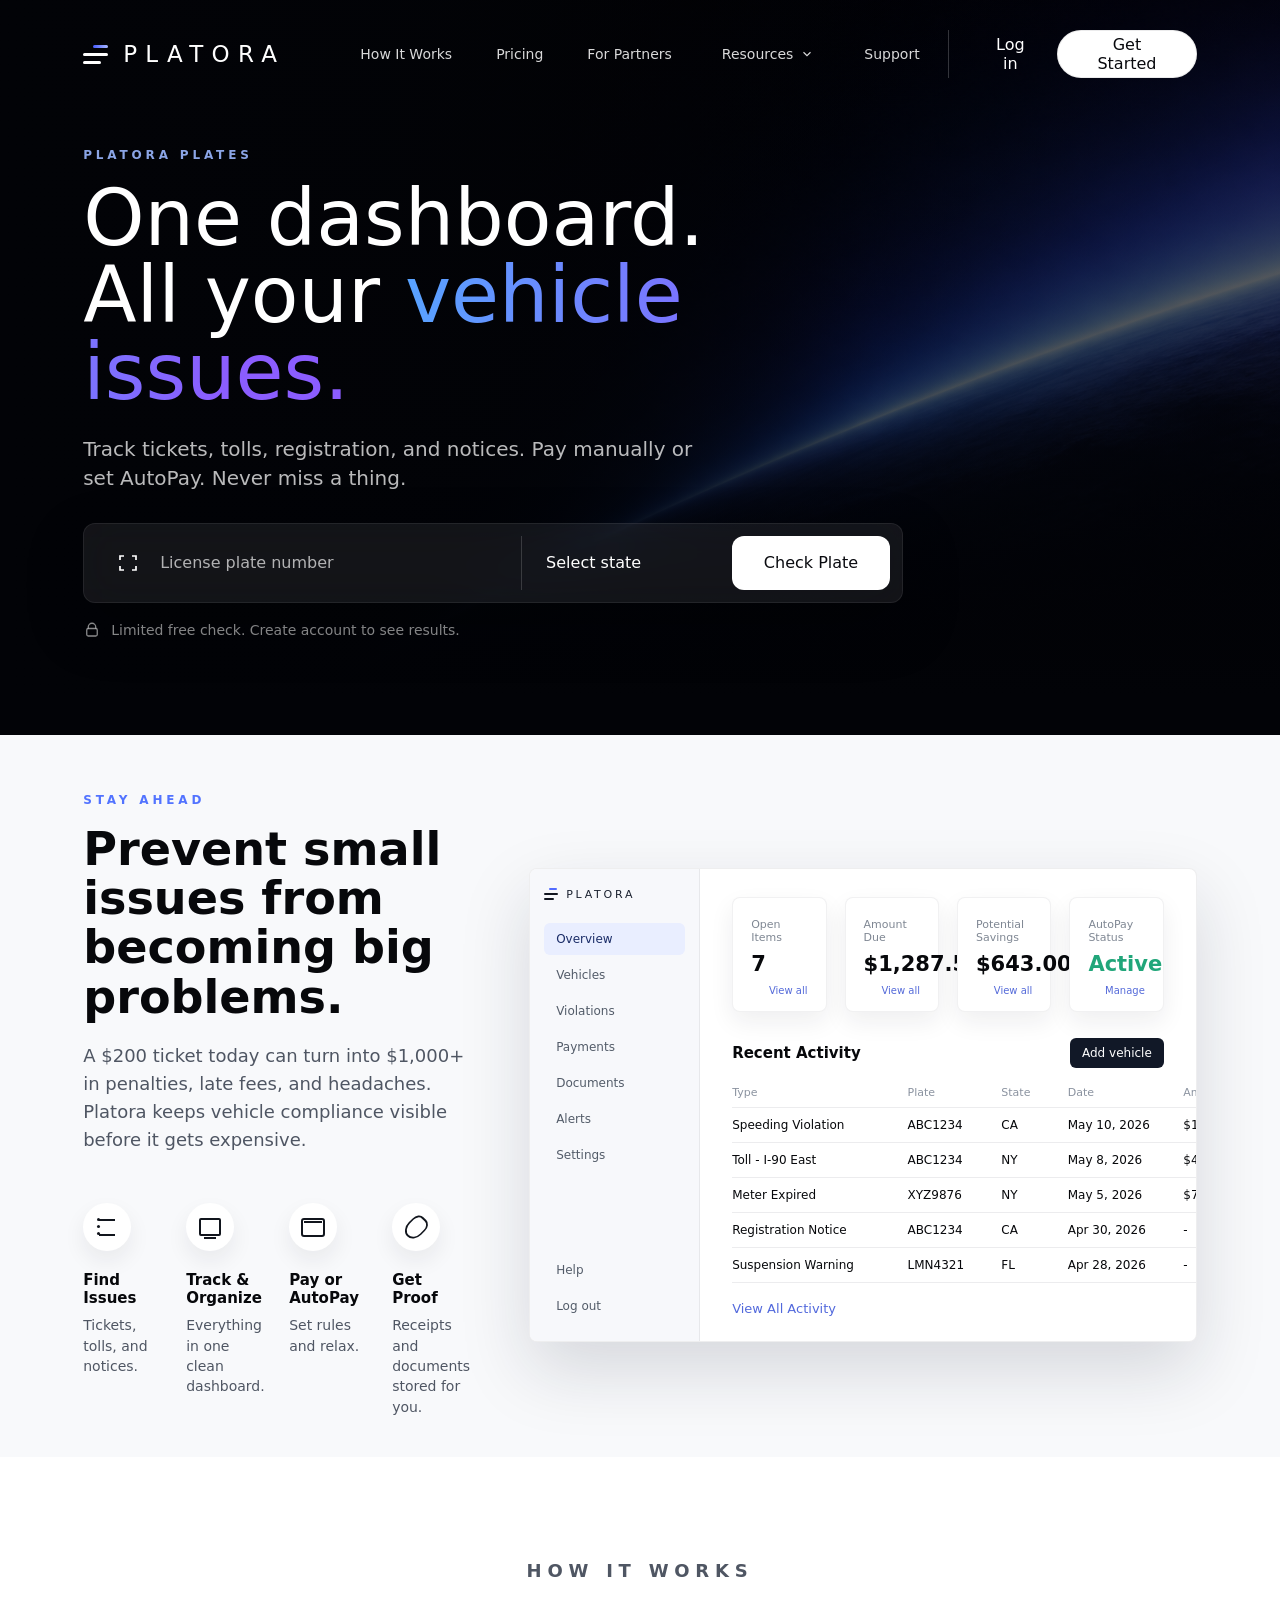
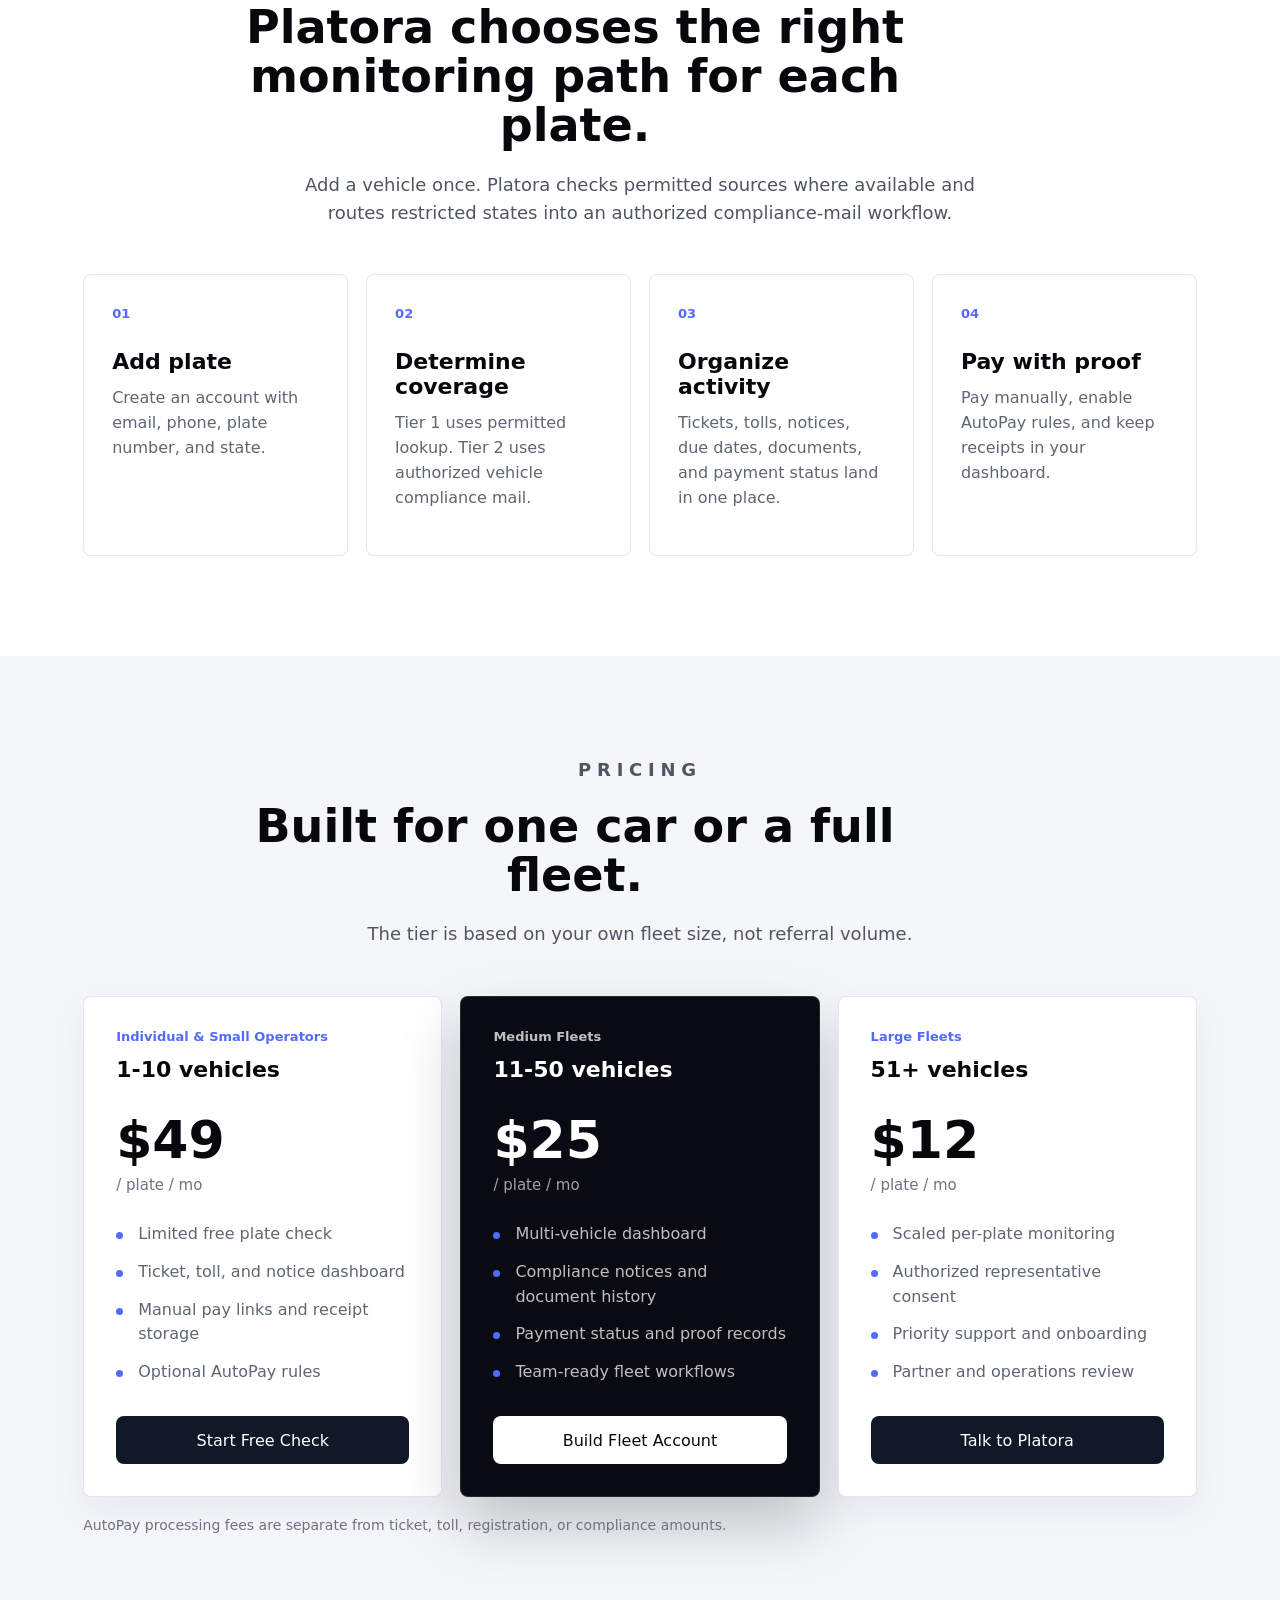
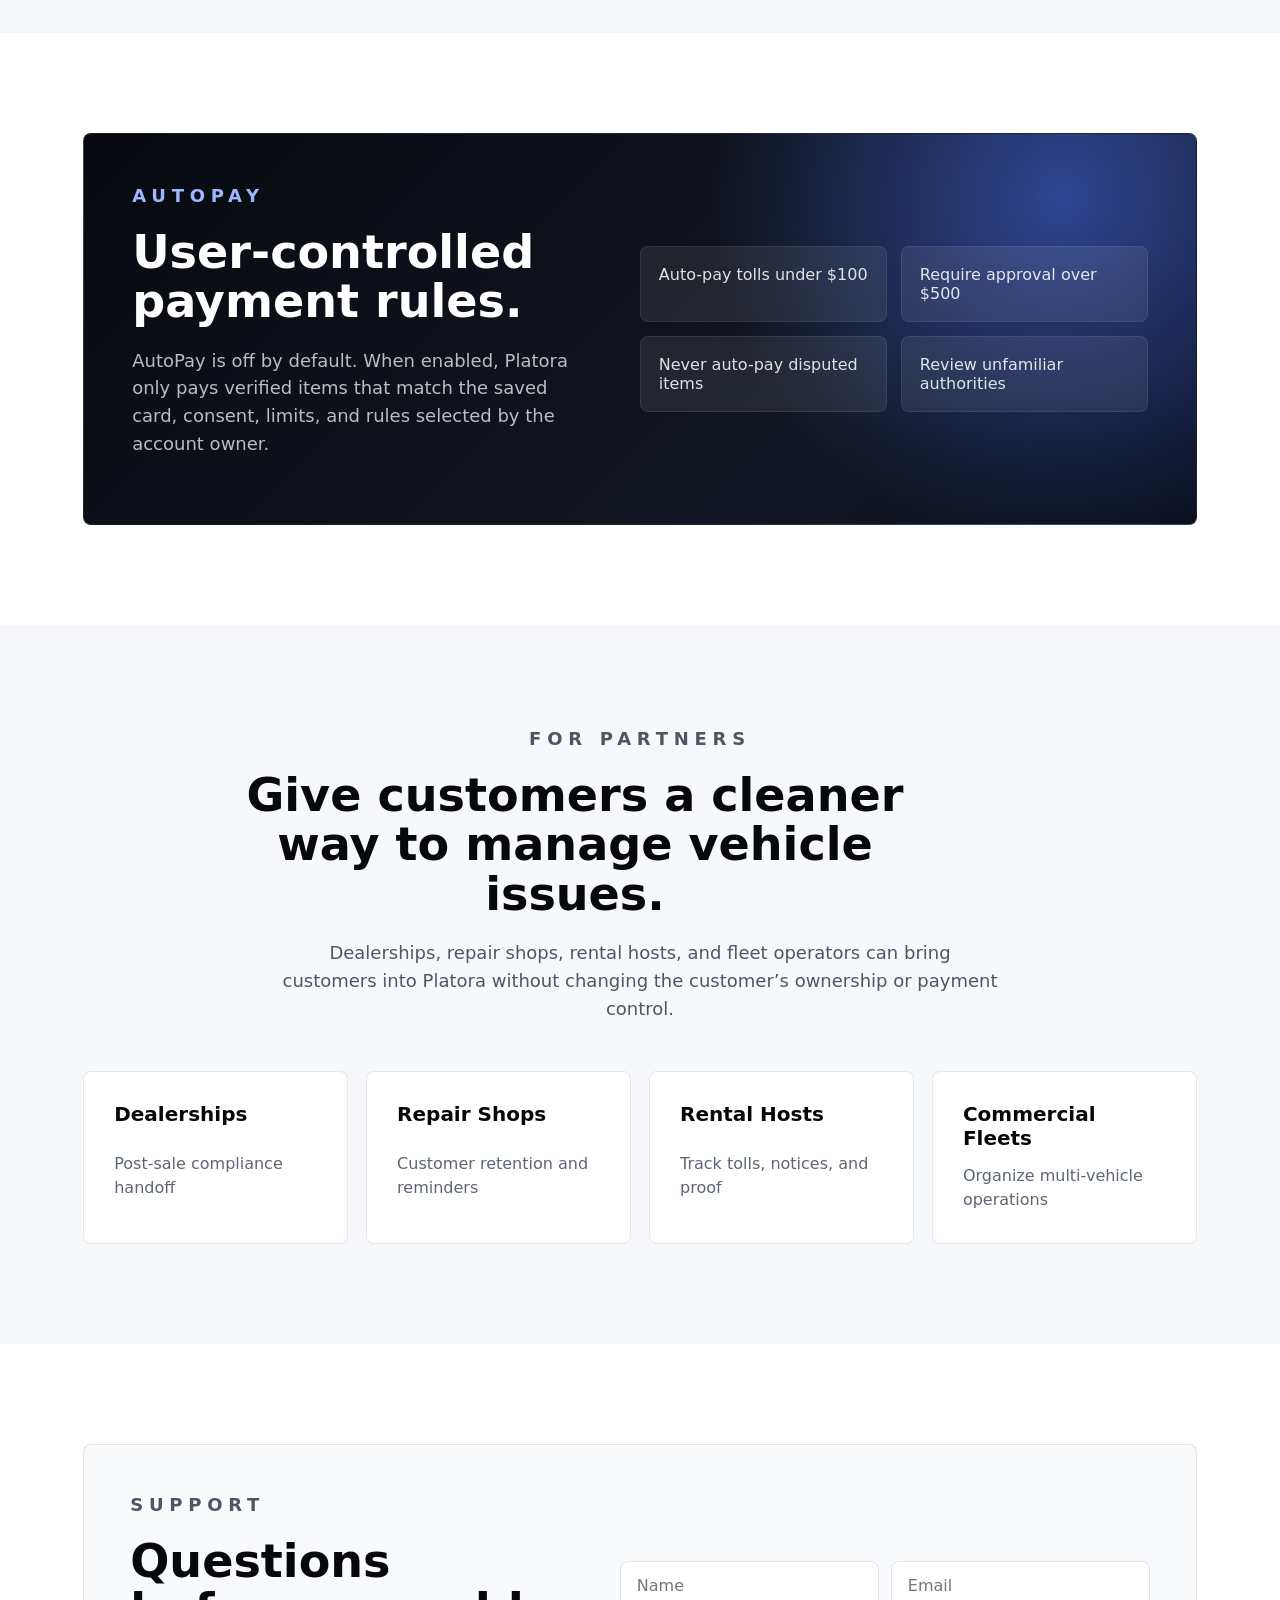
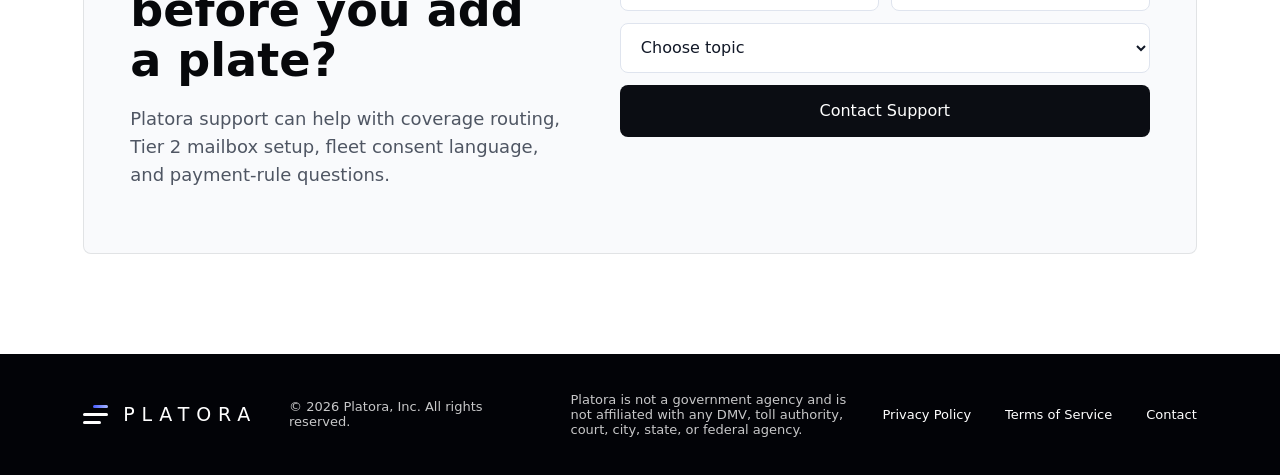
==== commit 1eb105a8: "Add files via upload" ====
--- a/index.html
+++ b/index.html
@@ -1,244 +1,451 @@
 <!doctype html>
 <html lang="en">
-<head>
-  <meta charset="UTF-8">
-  <meta name="viewport" content="width=device-width, initial-scale=1.0">
-  <meta name="description" content="Track tickets, tolls, registration notices, and vehicle compliance issues with Platora.">
-  <title>Platora — Vehicle compliance, handled</title>
-  <link rel="preconnect" href="https://fonts.googleapis.com">
-  <link rel="preconnect" href="https://fonts.gstatic.com" crossorigin>
-  <link href="https://fonts.googleapis.com/css2?family=DM+Sans:wght@400;500;600;700&display=swap" rel="stylesheet">
-  <link rel="stylesheet" href="styles.css?v=17">
-</head>
-<body>
-  <div class="site-shell dark-shell">
-    <header class="site-header">
-      <a class="brand" href="index.html" aria-label="Platora home">
-        <span class="brand-mark" data-icon="platora"></span><span>Platora</span>
+  <head>
+    <meta charset="UTF-8" />
+    <meta name="viewport" content="width=device-width, initial-scale=1.0" />
+    <title>Platora - Vehicle Compliance Dashboard</title>
+    <meta
+      name="description"
+      content="Platora helps drivers and fleets monitor tickets, tolls, registration notices, compliance mail, payments, receipts, and AutoPay from one dashboard."
+    />
+    <link
+      rel="icon"
+      href="data:image/svg+xml,%3Csvg xmlns='http://www.w3.org/2000/svg' viewBox='0 0 32 32'%3E%3Crect width='32' height='32' rx='8' fill='%23020408'/%3E%3Cpath d='M18 8h8M8 14h18M8 20h13' stroke='%23fff' stroke-width='3' stroke-linecap='round'/%3E%3Cpath d='M23 8h3' stroke='%23526bff' stroke-width='3' stroke-linecap='round'/%3E%3C/svg%3E"
+    />
+    <link rel="preload" href="./assets/orbital-hero.png" as="image" />
+    <link rel="stylesheet" href="./styles.css" />
+  </head>
+  <body>
+    <header class="site-header" data-header>
+      <a class="brand" href="#home" aria-label="Platora home">
+        <span class="brand-mark" aria-hidden="true">
+          <span></span><span></span><span></span>
+        </span>
+        <span>PLATORA</span>
       </a>
-      <nav class="desktop-nav" aria-label="Main navigation">
-        <a class="active" href="dashboard.html">Dashboard</a>
-        <a href="#how-it-works">Sync</a>
-        <a href="support.html">Support</a>
-        <div class="dropdown">
-          <button class="nav-dropdown" aria-expanded="false">Resources <span data-icon="chevron-down"></span></button>
-          <div class="dropdown-menu">
-            <a href="partners.html"><span data-icon="users"></span><span><strong>Partners</strong><small>Earn recurring revenue</small></span></a>
-            <a href="support.html"><span data-icon="help"></span><span><strong>Help</strong><small>Answers and support</small></span></a>
-            <a href="about.html"><span data-icon="info"></span><span><strong>About</strong><small>Why we built Platora</small></span></a>
-          </div>
-        </div>
+
+      <nav class="desktop-nav" aria-label="Primary navigation">
+        <a href="#how">How It Works</a>
+        <a href="#pricing">Pricing</a>
+        <a href="#partners">For Partners</a>
+        <div class="nav-menu">
+          <button class="nav-menu-button" type="button" data-menu-toggle>
+            Resources
+            <svg viewBox="0 0 24 24" aria-hidden="true">
+              <path d="m6 9 6 6 6-6" />
+            </svg>
+          </button>
+          <div class="nav-popover" data-menu>
+            <a href="#dashboard">Dashboard Preview</a>
+            <a href="#coverage">Tier 1 and Tier 2</a>
+            <a href="#autopay">AutoPay Rules</a>
+          </div>
+        </div>
+        <a href="#support">Support</a>
       </nav>
+
       <div class="header-actions">
-        <a class="button button-primary button-small" href="login.html">Get Started</a>
-        <button class="icon-button" aria-label="Notifications"><span data-icon="bell"></span></button>
-        <button class="menu-button" aria-label="Open menu" aria-expanded="false"><span data-icon="menu"></span></button>
+        <button class="ghost-button" type="button" data-open-modal="login">Log in</button>
+        <button class="light-button" type="button" data-start-check>Get Started</button>
       </div>
+
+      <button class="mobile-toggle" type="button" aria-label="Open menu" data-mobile-toggle>
+        <span></span><span></span>
+      </button>
     </header>
 
+    <nav class="mobile-nav" aria-label="Mobile navigation" data-mobile-nav>
+      <a href="#how">How It Works</a>
+      <a href="#pricing">Pricing</a>
+      <a href="#partners">For Partners</a>
+      <a href="#support">Support</a>
+      <button type="button" data-open-modal="login">Log in</button>
+      <button type="button" data-start-check>Get Started</button>
+    </nav>
+
     <main>
-      <section class="hero page-width">
-        <div class="hero-copy">
-          <div class="eyebrow"><span class="live-dot"></span> Vehicle compliance, simplified</div>
-          <h1>Find tickets, tolls,<br>registrations and<br>vehicle issues <span>instantly.</span></h1>
-          <p>Platora connects vehicle records, violations and recovery tools into one powerful dashboard.</p>
-          <div class="hero-actions">
-            <form class="plate-search" data-plate-form>
-              <label class="sr-only" for="hero-plate">Enter your license plate</label>
-              <span data-icon="search"></span>
-              <input id="hero-plate" name="plate" maxlength="10" placeholder="Enter your license plate" autocomplete="off">
-              <button class="button button-primary" type="submit">Search Plate</button>
-            </form>
-            <a class="button button-outline mobile-dashboard-cta" href="dashboard.html">View Dashboard</a>
-          </div>
-          <div class="trust-row">
-            <span><i data-icon="lock"></i>No DMV login required</span>
-            <span><i data-icon="search"></i>Search any plate for free</span>
-            <span><i data-icon="shield-check"></i>Secure &amp; private</span>
-          </div>
-        </div>
-        <div class="browser-preview" aria-label="Platora dashboard preview">
-          <div class="browser-bar">
-            <div class="traffic-lights"><i></i><i></i><i></i></div>
-            <div class="address-bar"><span data-icon="lock"></span> app.platora.com/dashboard</div>
-            <span data-icon="more"></span>
-          </div>
-          <div class="app-frame">
-            <aside class="app-sidebar">
-              <div class="mini-brand"><span data-icon="platora"></span><b>Platora</b></div>
-              <a class="selected"><span data-icon="grid"></span> Dashboard</a>
-              <a><span data-icon="search"></span> Search</a>
-              <a><span data-icon="alert"></span> Violations</a>
-              <a><span data-icon="car"></span> Vehicles</a>
-              <a><span data-icon="file"></span> Proof</a>
-              <a><span data-icon="bell"></span> Alerts</a>
-              <a><span data-icon="card"></span> Payments</a>
+      <section class="hero" id="home">
+        <div class="hero-bg" aria-hidden="true"></div>
+        <div class="hero-content">
+          <p class="eyebrow">Platora Plates</p>
+          <h1>One dashboard.<br />All your <span>vehicle issues.</span></h1>
+          <p class="hero-copy">
+            Track tickets, tolls, registration, and notices. Pay manually or set AutoPay.
+            Never miss a thing.
+          </p>
+
+          <form class="plate-search" data-plate-form>
+            <label class="plate-field">
+              <svg viewBox="0 0 24 24" aria-hidden="true">
+                <path d="M4 9V5h4M20 9V5h-4M4 15v4h4M20 15v4h-4" />
+              </svg>
+              <input
+                name="plate"
+                autocomplete="off"
+                maxlength="10"
+                placeholder="License plate number"
+                aria-label="License plate number"
+                required
+              />
+            </label>
+            <label class="state-field">
+              <select name="state" aria-label="Select state" required>
+                <option value="">Select state</option>
+                <option value="CA">California</option>
+                <option value="NY">New York</option>
+                <option value="FL">Florida</option>
+                <option value="TX">Texas</option>
+                <option value="MD">Maryland</option>
+                <option value="NJ">New Jersey</option>
+                <option value="PA">Pennsylvania</option>
+                <option value="IL">Illinois</option>
+              </select>
+            </label>
+            <button type="submit">Check Plate</button>
+          </form>
+          <p class="secure-note">
+            <svg viewBox="0 0 24 24" aria-hidden="true">
+              <path d="M7 10V8a5 5 0 0 1 10 0v2" />
+              <rect x="5" y="10" width="14" height="10" rx="2" />
+            </svg>
+            Limited free check. Create account to see results.
+          </p>
+        </div>
+      </section>
+
+      <section class="preview-band" id="how">
+        <div class="section-grid">
+          <div class="section-copy">
+            <p class="section-kicker">Stay Ahead</p>
+            <h2>Prevent small issues from becoming big problems.</h2>
+            <p>
+              A $200 ticket today can turn into $1,000+ in penalties, late fees, and
+              headaches. Platora keeps vehicle compliance visible before it gets expensive.
+            </p>
+            <div class="feature-row">
+              <article>
+                <span class="feature-icon list-icon"></span>
+                <h3>Find Issues</h3>
+                <p>Tickets, tolls, and notices.</p>
+              </article>
+              <article>
+                <span class="feature-icon monitor-icon"></span>
+                <h3>Track & Organize</h3>
+                <p>Everything in one clean dashboard.</p>
+              </article>
+              <article>
+                <span class="feature-icon card-icon"></span>
+                <h3>Pay or AutoPay</h3>
+                <p>Set rules and relax.</p>
+              </article>
+              <article>
+                <span class="feature-icon shield-icon"></span>
+                <h3>Get Proof</h3>
+                <p>Receipts and documents stored for you.</p>
+              </article>
+            </div>
+          </div>
+
+          <div class="dashboard-shell" id="dashboard" aria-label="Platora dashboard preview">
+            <aside class="dash-sidebar">
+              <div class="mini-brand">
+                <span class="brand-mark small" aria-hidden="true"><span></span><span></span><span></span></span>
+                PLATORA
+              </div>
+              <a class="active">Overview</a>
+              <a>Vehicles</a>
+              <a>Violations</a>
+              <a>Payments</a>
+              <a>Documents</a>
+              <a>Alerts</a>
+              <a>Settings</a>
+              <div class="dash-bottom">
+                <a>Help</a>
+                <a>Log out</a>
+              </div>
             </aside>
-            <div class="app-main">
-              <div class="app-topline"><h3>Dashboard</h3><small>Welcome back, Alex</small></div>
-              <div class="metric-grid">
-                <div><small>Total violations</small><b>3</b><a>View all</a></div>
-                <div><small>Amount due</small><b>$230.75</b><a>Pay now</a></div>
-                <div><small>Resolved</small><b>$232.80</b><a>View reports</a></div>
-                <div><small>Active vehicles</small><b>2</b><a>View vehicles</a></div>
+            <div class="dash-main">
+              <div class="metric-row">
+                <article>
+                  <span>Open Items</span>
+                  <strong>7</strong>
+                  <a>View all</a>
+                </article>
+                <article>
+                  <span>Amount Due</span>
+                  <strong>$1,287.50</strong>
+                  <a>View all</a>
+                </article>
+                <article>
+                  <span>Potential Savings</span>
+                  <strong>$643.00</strong>
+                  <a>View all</a>
+                </article>
+                <article>
+                  <span>AutoPay Status</span>
+                  <strong class="active-text">Active</strong>
+                  <a>Manage</a>
+                </article>
               </div>
-              <div class="preview-panels">
-                <div class="dark-panel violations-preview">
-                  <h4>Recent violations</h4>
-                  <div class="mini-violation"><i class="red" data-icon="gauge"></i><span><b>Speeding Violation</b><small>ABC1234 · California</small></span><strong>$150.00</strong><button>Pay</button></div>
-                  <div class="mini-violation"><i class="amber" data-icon="toll"></i><span><b>Toll — I-190 East</b><small>ABC1234 · California</small></span><strong>$4.25</strong><button>Pay</button></div>
-                  <div class="mini-violation"><i class="purple" data-icon="meter"></i><span><b>Meter Expired</b><small>XYZ9876 · New York</small></span><strong>$76.50</strong><button>Pay</button></div>
-                </div>
-                <div class="dark-panel what-preview">
-                  <h4>What we do</h4>
-                  <div><i data-icon="search"></i><span><b>Find</b><small>Scan official records</small></span></div>
-                  <div><i data-icon="shield-check"></i><span><b>Verify</b><small>Confirm every record</small></span></div>
-                  <div><i data-icon="card"></i><span><b>Resolve</b><small>Pay and keep proof</small></span></div>
-                </div>
+              <div class="table-head">
+                <h3>Recent Activity</h3>
+                <button type="button" data-open-modal="signup">Add vehicle</button>
               </div>
+              <div class="activity-table" role="table" aria-label="Recent vehicle activity">
+                <div class="table-row table-labels" role="row">
+                  <span>Type</span><span>Plate</span><span>State</span><span>Date</span><span>Amount</span><span>Status</span><span></span>
+                </div>
+                <div class="table-row" role="row">
+                  <span>Speeding Violation</span><span>ABC1234</span><span>CA</span><span>May 10, 2026</span><span>$150.00</span><span><b class="due">Due</b></span><button>Pay</button>
+                </div>
+                <div class="table-row" role="row">
+                  <span>Toll - I-90 East</span><span>ABC1234</span><span>NY</span><span>May 8, 2026</span><span>$4.25</span><span><b class="due">Due</b></span><button>Pay</button>
+                </div>
+                <div class="table-row" role="row">
+                  <span>Meter Expired</span><span>XYZ9876</span><span>NY</span><span>May 5, 2026</span><span>$76.50</span><span><b class="due">Due</b></span><button>Pay</button>
+                </div>
+                <div class="table-row" role="row">
+                  <span>Registration Notice</span><span>ABC1234</span><span>CA</span><span>Apr 30, 2026</span><span>-</span><span><b class="action">Action Needed</b></span><button>View</button>
+                </div>
+                <div class="table-row" role="row">
+                  <span>Suspension Warning</span><span>LMN4321</span><span>FL</span><span>Apr 28, 2026</span><span>-</span><span><b class="urgent">Urgent</b></span><button>View</button>
+                </div>
+              </div>
+              <a class="view-all" href="#support">View All Activity</a>
             </div>
           </div>
         </div>
       </section>
+
+      <section class="workflow" id="coverage">
+        <div class="section-heading">
+          <p class="section-kicker">How It Works</p>
+          <h2>Platora chooses the right monitoring path for each plate.</h2>
+          <p>
+            Add a vehicle once. Platora checks permitted sources where available and routes
+            restricted states into an authorized compliance-mail workflow.
+          </p>
+        </div>
+        <div class="step-grid">
+          <article>
+            <span>01</span>
+            <h3>Add plate</h3>
+            <p>Create an account with email, phone, plate number, and state.</p>
+          </article>
+          <article>
+            <span>02</span>
+            <h3>Determine coverage</h3>
+            <p>Tier 1 uses permitted lookup. Tier 2 uses authorized vehicle compliance mail.</p>
+          </article>
+          <article>
+            <span>03</span>
+            <h3>Organize activity</h3>
+            <p>Tickets, tolls, notices, due dates, documents, and payment status land in one place.</p>
+          </article>
+          <article>
+            <span>04</span>
+            <h3>Pay with proof</h3>
+            <p>Pay manually, enable AutoPay rules, and keep receipts in your dashboard.</p>
+          </article>
+        </div>
+      </section>
+
+      <section class="pricing-section" id="pricing">
+        <div class="section-heading">
+          <p class="section-kicker">Pricing</p>
+          <h2>Built for one car or a full fleet.</h2>
+          <p>The tier is based on your own fleet size, not referral volume.</p>
+        </div>
+        <div class="pricing-grid">
+          <article class="price-card">
+            <p>Individual & Small Operators</p>
+            <h3>1-10 vehicles</h3>
+            <div class="price">$49<span>/ plate / mo</span></div>
+            <ul>
+              <li>Limited free plate check</li>
+              <li>Ticket, toll, and notice dashboard</li>
+              <li>Manual pay links and receipt storage</li>
+              <li>Optional AutoPay rules</li>
+            </ul>
+            <button type="button" data-start-check>Start Free Check</button>
+          </article>
+          <article class="price-card featured">
+            <p>Medium Fleets</p>
+            <h3>11-50 vehicles</h3>
+            <div class="price">$25<span>/ plate / mo</span></div>
+            <ul>
+              <li>Multi-vehicle dashboard</li>
+              <li>Compliance notices and document history</li>
+              <li>Payment status and proof records</li>
+              <li>Team-ready fleet workflows</li>
+            </ul>
+            <button type="button" data-open-modal="signup">Build Fleet Account</button>
+          </article>
+          <article class="price-card">
+            <p>Large Fleets</p>
+            <h3>51+ vehicles</h3>
+            <div class="price">$12<span>/ plate / mo</span></div>
+            <ul>
+              <li>Scaled per-plate monitoring</li>
+              <li>Authorized representative consent</li>
+              <li>Priority support and onboarding</li>
+              <li>Partner and operations review</li>
+            </ul>
+            <button type="button" data-open-modal="support">Talk to Platora</button>
+          </article>
+        </div>
+        <p class="pricing-note">
+          AutoPay processing fees are separate from ticket, toll, registration, or compliance amounts.
+        </p>
+      </section>
+
+      <section class="autopay-section" id="autopay">
+        <div class="autopay-panel">
+          <div>
+            <p class="section-kicker">AutoPay</p>
+            <h2>User-controlled payment rules.</h2>
+            <p>
+              AutoPay is off by default. When enabled, Platora only pays verified items that
+              match the saved card, consent, limits, and rules selected by the account owner.
+            </p>
+          </div>
+          <div class="rule-list">
+            <span>Auto-pay tolls under $100</span>
+            <span>Require approval over $500</span>
+            <span>Never auto-pay disputed items</span>
+            <span>Review unfamiliar authorities</span>
+          </div>
+        </div>
+      </section>
+
+      <section class="partner-section" id="partners">
+        <div class="section-heading">
+          <p class="section-kicker">For Partners</p>
+          <h2>Give customers a cleaner way to manage vehicle issues.</h2>
+          <p>
+            Dealerships, repair shops, rental hosts, and fleet operators can bring customers
+            into Platora without changing the customer’s ownership or payment control.
+          </p>
+        </div>
+        <div class="partner-grid">
+          <article><strong>Dealerships</strong><span>Post-sale compliance handoff</span></article>
+          <article><strong>Repair Shops</strong><span>Customer retention and reminders</span></article>
+          <article><strong>Rental Hosts</strong><span>Track tolls, notices, and proof</span></article>
+          <article><strong>Commercial Fleets</strong><span>Organize multi-vehicle operations</span></article>
+        </div>
+      </section>
+
+      <section class="support-section" id="support">
+        <div class="support-card">
+          <div>
+            <p class="section-kicker">Support</p>
+            <h2>Questions before you add a plate?</h2>
+            <p>
+              Platora support can help with coverage routing, Tier 2 mailbox setup, fleet
+              consent language, and payment-rule questions.
+            </p>
+          </div>
+          <form class="support-form" data-support-form>
+            <input name="name" placeholder="Name" required />
+            <input name="email" type="email" placeholder="Email" required />
+            <select name="topic" required>
+              <option value="">Choose topic</option>
+              <option>Free plate check</option>
+              <option>Fleet onboarding</option>
+              <option>Tier 2 mailbox</option>
+              <option>AutoPay</option>
+            </select>
+            <button type="submit">Contact Support</button>
+          </form>
+        </div>
+      </section>
     </main>
-  </div>
-
-  <section class="product-section">
-    <div class="product-grid page-width">
-      <div class="summary-column">
-        <article class="white-card summary-card">
-          <div class="card-heading"><span class="soft-icon blue" data-icon="chart"></span><div><h3>Your Summary</h3><small><i class="status-dot"></i> Last updated just now</small></div></div>
-          <dl>
-            <div><dt>Total Violations</dt><dd>3</dd></div>
-            <div><dt>Amount Due</dt><dd>$230.75</dd></div>
-            <div><dt>Amount Resolved</dt><dd>$232.80</dd></div>
-          </dl>
-          <button class="button button-primary full-width"><span data-icon="shield-check"></span> AutoPay with Platora</button>
-          <p class="secure-note"><span data-icon="lock"></span> Secure · Fast · Optional</p>
-        </article>
-        <article class="white-card tracker-card">
-          <span class="soft-icon blue large" data-icon="shield"></span>
-          <div><h3>Verified Plate Tracker</h3><p>Official-source monitoring keeps your vehicle records accurate.</p><small>Verified with permitted public and mailed notices.</small></div>
-        </article>
-      </div>
-
-      <article class="white-card violations-card">
-        <div class="section-card-title"><h2>Violations <span>3</span></h2><button>Sort: Newest <i data-icon="chevron-down"></i></button></div>
-        <div class="violation-row">
-          <span class="soft-icon red" data-icon="gauge"></span>
-          <div><h3>Speeding Violation</h3><p>ABC1234 <b>•</b> California</p><small>Received May 12, 2025</small></div>
-          <strong>$150.00</strong><button class="pay-button">Pay</button>
-        </div>
-        <div class="violation-row">
-          <span class="soft-icon amber" data-icon="toll"></span>
-          <div><h3>Toll — I-190 East</h3><p>ABC1234 <b>•</b> California</p><small>Received May 10, 2025</small></div>
-          <strong>$4.25</strong><button class="pay-button">Pay</button>
-        </div>
-        <div class="violation-row">
-          <span class="soft-icon purple" data-icon="meter"></span>
-          <div><h3>Meter Expired</h3><p>XYZ9876 <b>•</b> New York</p><small>Received May 8, 2025</small></div>
-          <strong>$76.50</strong><button class="pay-button">Pay</button>
-        </div>
-        <a class="view-link" href="dashboard.html">View dashboard <span data-icon="arrow-right"></span></a>
-      </article>
-
-      <div class="action-column">
-        <article class="white-card what-card">
-          <h3>What we do</h3>
-          <div><span class="soft-icon blue" data-icon="search"></span><p><b>Find</b><small>We scan permitted records and your compliance mailbox.</small></p></div>
-          <div><span class="soft-icon blue" data-icon="shield-check"></span><p><b>Verify</b><small>Every notice is reviewed before it reaches you.</small></p></div>
-          <div><span class="soft-icon blue" data-icon="card"></span><p><b>Resolve</b><small>Pay, dispute, or archive proof from one dashboard.</small></p></div>
-        </article>
-        <a class="white-card help-card" href="support.html"><span class="soft-icon" data-icon="headphones"></span><p><b>Need help?</b><small>Our support team is here when you need us.</small></p><span data-icon="chevron-right"></span></a>
-      </div>
-    </div>
-  </section>
-
-  <section class="steps-section" id="how-it-works">
-    <div class="page-width">
-      <div class="section-intro centered">
-        <span class="kicker">HOW PLATORA WORKS</span>
-        <h2>From plate to proof, all in one place.</h2>
-        <p>Start with a free check. Add monitoring only when you’re ready.</p>
-      </div>
-      <div class="steps-flow">
-        <article><span>01</span><i data-icon="car"></i><h3>Enter your plate</h3><p>Run a limited free check with no DMV login.</p></article>
-        <article><span>02</span><i data-icon="user-plus"></i><h3>Create an account</h3><p>Save your vehicle and activate monitoring.</p></article>
-        <article><span>03</span><i data-icon="bell"></i><h3>Receive alerts</h3><p>See new tickets, tolls, and registration notices.</p></article>
-        <article><span>04</span><i data-icon="check"></i><h3>Resolve &amp; keep proof</h3><p>Pay manually or set AutoPay rules and limits.</p></article>
-      </div>
-    </div>
-  </section>
-
-  <section class="built-section">
-    <div class="page-width split-section">
-      <div class="section-intro">
-        <span class="kicker">BUILT FOR THE ROAD</span>
-        <h2>One clear system for every kind of operator.</h2>
-        <p>Whether you manage one car or a working fleet, Platora keeps costly notices from slipping through the cracks.</p>
-        <a class="text-link" href="partners.html">Explore partner options <span data-icon="arrow-right"></span></a>
-      </div>
-      <div class="audience-grid">
-        <span><i data-icon="user"></i>Everyday drivers</span><span><i data-icon="key"></i>Turo hosts</span>
-        <span><i data-icon="briefcase"></i>Rental operators</span><span><i data-icon="route"></i>Rideshare drivers</span>
-        <span><i data-icon="car"></i>Chauffeur companies</span><span><i data-icon="tool"></i>Contractors</span>
-        <span><i data-icon="truck"></i>Fleets</span><span><i data-icon="store"></i>Dealerships &amp; shops</span>
-      </div>
-    </div>
-  </section>
-
-  <section class="coverage-section">
-    <div class="page-width coverage-grid">
-      <div class="section-intro">
-        <span class="kicker light">COMPLETE COVERAGE</span>
-        <h2>Public lookups where available. A smart fallback everywhere else.</h2>
-        <p>Coverage varies by agency and state. Platora combines permitted lookup with a dedicated compliance mailbox so important notices still reach your dashboard.</p>
-      </div>
-      <div class="tier-stack">
-        <article><span class="tier-label">TIER 1</span><div><h3>Permitted public lookup</h3><p>We monitor available public records for tickets, tolls, and vehicle notices.</p></div><i data-icon="search"></i></article>
-        <article><span class="tier-label purple-label">TIER 2</span><div><h3>Compliance mailbox</h3><p>For restricted or incomplete states, mailed notices are scanned and organized securely.</p></div><i data-icon="mail"></i></article>
-      </div>
-    </div>
-  </section>
-
-  <section class="autopay-section">
-    <div class="page-width autopay-grid">
-      <div class="autopay-visual">
-        <div class="rule-card">
-          <div class="rule-head"><span class="soft-icon blue" data-icon="shield-check"></span><div><b>AutoPay rules</b><small>ABC1234 · California</small></div><label class="toggle"><input type="checkbox" checked><span></span></label></div>
-          <div class="rule-line"><span>Per-item limit</span><b>$100.00</b></div>
-          <div class="rule-line"><span>Monthly limit</span><b>$300.00</b></div>
-          <div class="rule-success"><span data-icon="check"></span> Receipt and proof saved automatically</div>
-        </div>
-      </div>
-      <div class="section-intro">
-        <span class="kicker">OPTIONAL AUTOPAY</span>
-        <h2>Set the rules. Stay in control.</h2>
-        <p>Choose which items can be paid, set per-item and monthly limits, and require verification first. Every payment includes a receipt and permanent proof record.</p>
-        <ul class="check-list">
-          <li><span data-icon="check"></span> You choose the limits</li>
-          <li><span data-icon="check"></span> Notices are verified before payment</li>
-          <li><span data-icon="check"></span> Turn it off anytime</li>
-        </ul>
-      </div>
-    </div>
-  </section>
-
-  <section class="partner-cta">
-    <div class="page-width partner-cta-inner">
-      <div><span class="kicker light">PLATORA PARTNERS</span><h2>Earn recurring revenue from every active plate you refer.</h2><p>Give your customers a smarter way to stay compliant—and earn 20% monthly while their plate stays active.</p></div>
-      <a class="button button-white" href="partners.html">Become a Partner <span data-icon="arrow-right"></span></a>
-    </div>
-  </section>
-
-  <footer class="site-footer">
-    <div class="page-width footer-inner">
-      <a class="brand dark-brand" href="index.html"><span class="brand-mark" data-icon="platora"></span><span>Platora</span></a>
-      <p>Vehicle compliance, handled.</p>
-      <nav><a href="dashboard.html">Dashboard</a><a href="partners.html">Partners</a><a href="support.html">Support</a><a href="about.html">About</a></nav>
-      <small>© 2026 Platora, Inc. All rights reserved.</small>
-    </div>
-  </footer>
-  <script src="app.js?v=4"></script>
-</body>
+
+    <footer class="footer">
+      <a class="brand" href="#home" aria-label="Platora home">
+        <span class="brand-mark" aria-hidden="true"><span></span><span></span><span></span></span>
+        <span>PLATORA</span>
+      </a>
+      <p>© 2026 Platora, Inc. All rights reserved.</p>
+      <p>
+        Platora is not a government agency and is not affiliated with any DMV, toll authority,
+        court, city, state, or federal agency.
+      </p>
+      <nav aria-label="Footer navigation">
+        <a href="#">Privacy Policy</a>
+        <a href="#">Terms of Service</a>
+        <a href="#support">Contact</a>
+      </nav>
+    </footer>
+
+    <div class="toast" role="status" aria-live="polite" data-toast></div>
+
+    <dialog class="modal" data-modal="signup">
+      <form method="dialog" class="modal-card" data-signup-form>
+        <button class="modal-close" value="close" aria-label="Close">×</button>
+        <p class="section-kicker">Create Account</p>
+        <h2>Start with a limited free plate check.</h2>
+        <input name="email" type="email" placeholder="Email address" required />
+        <input name="phone" type="tel" placeholder="Phone number" required />
+        <input name="plate" placeholder="License plate number" maxlength="10" required />
+        <select name="state" required>
+          <option value="">State</option>
+          <option>California</option>
+          <option>New York</option>
+          <option>Florida</option>
+          <option>Texas</option>
+          <option>Maryland</option>
+          <option>New Jersey</option>
+        </select>
+        <label class="check-line">
+          <input type="checkbox" required />
+          <span>I authorize Platora to collect, organize, and manage vehicle compliance data connected to vehicles I add.</span>
+        </label>
+        <button type="submit">Create Free Account</button>
+      </form>
+    </dialog>
+
+    <dialog class="modal" data-modal="login">
+      <form method="dialog" class="modal-card" data-login-form>
+        <button class="modal-close" value="close" aria-label="Close">×</button>
+        <p class="section-kicker">Welcome Back</p>
+        <h2>Log in to Platora.</h2>
+        <input name="email" type="email" placeholder="Email address" required />
+        <input name="password" type="password" placeholder="Password" required />
+        <button type="submit">Log in</button>
+      </form>
+    </dialog>
+
+    <dialog class="modal" data-modal="plate">
+      <form method="dialog" class="modal-card result-card" data-result-form>
+        <button class="modal-close" value="close" aria-label="Close">×</button>
+        <p class="section-kicker">Limited Free Check</p>
+        <h2 data-result-title>We found preliminary activity.</h2>
+        <div class="result-list">
+          <span><strong>2</strong> visible sample items</span>
+          <span><strong>Tier route</strong> determined after account creation</span>
+          <span><strong>AutoPay</strong> off by default</span>
+        </div>
+        <p>
+          Create a free account with email and phone to associate this plate and see the
+          limited results available for this vehicle.
+        </p>
+        <button type="submit">Continue to Account</button>
+      </form>
+    </dialog>
+
+    <dialog class="modal" data-modal="support">
+      <form method="dialog" class="modal-card" data-enterprise-form>
+        <button class="modal-close" value="close" aria-label="Close">×</button>
+        <p class="section-kicker">Fleet Contact</p>
+        <h2>Talk with Platora.</h2>
+        <input name="name" placeholder="Name" required />
+        <input name="email" type="email" placeholder="Work email" required />
+        <input name="vehicles" type="number" min="1" placeholder="Vehicle count" required />
+        <button type="submit">Request Follow-Up</button>
+      </form>
+    </dialog>
+
+    <script src="./script.js"></script>
+  </body>
 </html>
--- a/styles.css
+++ b/styles.css
@@ -1,92 +1,1343 @@
-:root{--navy:#020b1b;--navy-2:#071225;--navy-3:#0b172b;--blue:#0969ff;--blue-2:#3457ff;--purple:#7857ff;--ink:#0a1222;--muted:#647086;--line:#e6eaf0;--soft:#f5f7fa;--white:#fff;--green:#20b26b;--red:#e34c5d;--amber:#e2a31c;--shadow:0 18px 50px rgba(15,32,62,.1);--radius:14px}
-*{box-sizing:border-box}html{scroll-behavior:smooth}body{margin:0;font-family:"DM Sans",system-ui,sans-serif;color:var(--ink);background:#fff}button,input,select{font:inherit}button,a{-webkit-tap-highlight-color:transparent}a{text-decoration:none;color:inherit}svg{width:1.15em;height:1.15em;stroke:currentColor;stroke-width:1.8;fill:none;stroke-linecap:round;stroke-linejoin:round}.page-width{width:min(1320px,calc(100% - 80px));margin-inline:auto}.dark-shell,.inner-dark{color:white;background:radial-gradient(circle at 76% 40%,rgba(18,56,127,.22),transparent 28%),linear-gradient(135deg,#020918 0%,#020b18 52%,#061125 100%)}.site-header{height:90px;width:min(1320px,calc(100% - 80px));margin:auto;display:flex;align-items:center;justify-content:space-between;position:relative;z-index:20}.brand{display:flex;align-items:center;gap:10px;font-size:28px;font-weight:700;letter-spacing:-.7px;color:#fff}.brand-mark{display:grid;place-items:center;color:#2073ff}.brand-mark svg{width:31px;height:31px;stroke-width:2}.desktop-nav{display:flex;align-items:center;gap:52px;margin-left:110px}.desktop-nav>a,.nav-dropdown{color:#e8edf7;background:none;border:0;padding:34px 0;font-size:15px;cursor:pointer;position:relative}.desktop-nav>a.active,.nav-dropdown.active{color:#5d84ff}.desktop-nav>a.active:after,.nav-dropdown.active:after{content:"";position:absolute;bottom:16px;left:50%;width:5px;height:5px;background:#225cff;border-radius:50%;transform:translateX(-50%)}.nav-dropdown{display:flex;align-items:center;gap:8px}.dropdown{position:relative}.dropdown-menu{position:absolute;top:72px;right:-35px;background:white;width:250px;padding:8px;border:1px solid #e5e9f0;border-radius:14px;box-shadow:0 18px 50px rgba(0,0,0,.2);opacity:0;visibility:hidden;transform:translateY(-5px);transition:.18s;color:var(--ink)}.dropdown.open .dropdown-menu{opacity:1;visibility:visible;transform:none}.dropdown-menu a{display:flex;gap:12px;align-items:center;padding:12px;border-radius:9px}.dropdown-menu a:hover{background:#f5f7fb}.dropdown-menu a>svg{color:var(--blue);font-size:20px}.dropdown-menu span{display:flex;flex-direction:column}.dropdown-menu strong{font-size:14px}.dropdown-menu small{color:var(--muted);font-size:11px;margin-top:2px}.header-actions{display:flex;align-items:center;gap:25px}.button{border:0;border-radius:8px;min-height:48px;padding:0 24px;display:inline-flex;align-items:center;justify-content:center;gap:9px;font-weight:600;cursor:pointer;transition:transform .18s,box-shadow .18s,background .18s}.button:hover{transform:translateY(-1px)}.button-primary{color:white;background:linear-gradient(135deg,#0876ff,#164dff);box-shadow:0 8px 24px rgba(21,94,255,.25)}.button-small{min-height:44px;padding:0 24px}.button-outline{color:white;background:transparent;border:1px solid #475167}.button-outline-dark{color:var(--ink);background:white;border:1px solid #d9dee7}.button-white{background:white;color:#0e54dc;box-shadow:0 8px 24px rgba(0,0,0,.15)}.full-width{width:100%}.icon-button,.menu-button{color:white;background:none;border:0;padding:8px;display:grid;place-items:center;cursor:pointer}.icon-button svg{width:23px;height:23px}.menu-button{display:none}.hero{display:grid;grid-template-columns:43% 57%;min-height:650px;align-items:center;padding-top:28px;overflow:visible}.hero-copy{padding:25px 20px 72px 10px;position:relative;z-index:2}.eyebrow,.kicker{display:inline-flex;align-items:center;gap:9px;color:#7ea0ff;font-size:12px;font-weight:700;letter-spacing:.11em;text-transform:uppercase}.live-dot{width:7px;height:7px;border-radius:50%;background:#2a6cff;box-shadow:0 0 0 5px rgba(42,108,255,.12)}.hero h1{font-size:52px;line-height:1.05;letter-spacing:-2.5px;margin:22px 0 18px;max-width:580px}.hero h1 span,.inner-hero h1 span{color:#7963ff}.hero-copy>p{color:#c7cfdd;font-size:17px;line-height:1.55;max-width:525px}.plate-search{display:flex;height:56px;margin:28px 0 21px;max-width:540px;border:1px solid #2f3b51;background:#111c2d;border-radius:9px;overflow:hidden;align-items:center}.plate-search>svg{margin-left:18px;color:#a9b5c8}.plate-search input{flex:1;min-width:0;border:0;outline:0;background:transparent;color:white;padding:0 13px;text-transform:uppercase}.plate-search .button{height:100%;border-radius:0;min-width:145px}.mobile-dashboard-cta{position:absolute;left:560px;bottom:72px;min-width:142px}.trust-row{display:flex;align-items:center;gap:28px;color:#ced6e4;font-size:12px}.trust-row span{display:flex;align-items:center;gap:8px;white-space:nowrap}.trust-row i{font-style:normal;color:#4c72ff;display:grid}.browser-preview{width:760px;height:480px;border:1px solid #4c566a;border-radius:13px 13px 0 0;background:#07101e;box-shadow:0 28px 80px rgba(0,0,0,.42);align-self:end;overflow:hidden}.browser-bar{height:42px;background:#0f1726;display:flex;align-items:center;gap:15px;padding:0 14px;color:#718097}.traffic-lights{display:flex;gap:6px}.traffic-lights i{width:9px;height:9px;border-radius:50%;background:#ff5e57}.traffic-lights i:nth-child(2){background:#febc2e}.traffic-lights i:nth-child(3){background:#28c840}.address-bar{height:24px;border-radius:5px;background:#121d2f;display:flex;align-items:center;gap:8px;padding:0 12px;font-size:9px;flex:1}.app-frame{height:calc(100% - 42px);display:grid;grid-template-columns:120px 1fr}.app-sidebar{background:#050d1a;border-right:1px solid #1a273a;padding:13px 9px;display:flex;flex-direction:column;gap:2px}.mini-brand{display:flex;align-items:center;gap:7px;font-size:13px;padding:3px 6px 16px}.mini-brand svg{color:#2f6fff}.app-sidebar a{display:flex;align-items:center;gap:8px;padding:9px 8px;border-radius:5px;color:#9da9ba;font-size:9px}.app-sidebar a.selected{background:#112950;color:#69a0ff}.app-main{padding:16px}.app-topline{display:flex;justify-content:space-between;align-items:center}.app-topline h3{font-size:16px;margin:0}.app-topline small{color:#abb6c8;font-size:8px}.metric-grid{display:grid;grid-template-columns:repeat(4,1fr);gap:9px;margin:16px 0 11px}.metric-grid>div,.dark-panel{background:#0e1727;border:1px solid #182337;border-radius:6px}.metric-grid>div{height:86px;padding:11px;display:flex;flex-direction:column}.metric-grid small{color:#b9c2d0;font-size:8px}.metric-grid b{font-size:16px;margin:8px 0}.metric-grid a{color:#5483ff;font-size:7px}.preview-panels{display:grid;grid-template-columns:2.1fr 1fr;gap:10px}.dark-panel{padding:11px}.dark-panel h4{font-size:9px;margin:0 0 8px}.mini-violation{display:grid;grid-template-columns:28px 1fr 52px 37px;align-items:center;gap:7px;border-bottom:1px solid #1c2738;padding:7px 0}.mini-violation>i{width:25px;height:25px;border-radius:50%;display:grid;place-items:center}.mini-violation>i.red{background:#39202b;color:#ff6573}.mini-violation>i.amber{background:#342a17;color:#e6ad2f}.mini-violation>i.purple{background:#28203f;color:#9a70ff}.mini-violation span,.what-preview div span{display:flex;flex-direction:column}.mini-violation b,.what-preview b{font-size:8px}.mini-violation small,.what-preview small{font-size:6px;color:#a8b2c1;margin-top:2px}.mini-violation strong{font-size:8px}.mini-violation button{font-size:7px;color:white;border:1px solid #28344a;border-radius:4px;background:#111b2c;padding:5px}.what-preview>div{display:flex;gap:8px;align-items:center;border-bottom:1px solid #1b2739;padding:10px 0}.what-preview>div>svg{color:#4f80ff}.product-section{background:#f4f5f7;padding:22px 0 32px}.product-grid{display:grid;grid-template-columns:300px 1fr 310px;gap:18px}.summary-column,.action-column{display:flex;flex-direction:column;gap:18px}.white-card{background:white;border:1px solid #e4e7ec;border-radius:9px;box-shadow:0 2px 8px rgba(28,43,66,.025)}.summary-card,.tracker-card,.what-card{padding:20px}.card-heading,.tracker-card{display:flex;gap:13px}.card-heading h3,.tracker-card h3,.what-card h3{font-size:15px;margin:0}.card-heading small{font-size:10px;color:var(--muted)}.status-dot{display:inline-block;width:7px;height:7px;border-radius:50%;background:#26c477}.soft-icon{flex:0 0 auto;width:42px;height:42px;border-radius:50%;display:grid;place-items:center}.soft-icon.blue{background:#edf2ff;color:#215cf4}.soft-icon.red{background:#ffeaed;color:#df4255}.soft-icon.amber{background:#fff3d9;color:#ca8b10}.soft-icon.purple{background:#f0e9ff;color:#7649e9}.soft-icon.green{background:#e7f8ef;color:#16a25e}.soft-icon.large{width:56px;height:56px}.summary-card dl{margin:18px 0}.summary-card dl div{display:flex;justify-content:space-between;margin:11px 0;font-size:12px}.summary-card dd{font-weight:700}.summary-card .button{height:44px;font-size:12px}.secure-note{font-size:10px;color:var(--muted);display:flex;justify-content:center;align-items:center;gap:6px;margin:10px 0 0}.tracker-card{align-items:flex-start}.tracker-card p{font-size:12px;line-height:1.5;color:var(--muted);margin:8px 0 16px}.tracker-card small{font-size:10px;color:#465064}.violations-card{padding:18px 16px}.section-card-title{display:flex;align-items:center;justify-content:space-between}.section-card-title h2{font-size:18px;margin:0 0 13px}.section-card-title h2 span{font-size:11px;background:#f2f3f6;padding:4px 7px;border-radius:50%;margin-left:7px}.section-card-title button{border:0;background:transparent;font-size:11px;color:#566174;display:flex;align-items:center;gap:4px;cursor:pointer}.violation-row{min-height:101px;border:1px solid #e8eaee;border-radius:6px;margin-bottom:8px;padding:13px 15px;display:grid;grid-template-columns:48px 1fr 90px 68px;gap:12px;align-items:center}.violation-row h3{font-size:15px;margin:0 0 5px}.violation-row p,.violation-row small{font-size:11px;margin:0;color:#1f2938}.violation-row small{color:var(--muted)}.violation-row strong{text-align:right;font-size:14px}.pay-button{background:white;border:1px solid #dfe3e9;border-radius:7px;padding:9px 17px;font-weight:600;cursor:pointer}.view-link,.text-link{color:#135cf0;font-size:13px;font-weight:600;display:flex;align-items:center;justify-content:center;gap:8px;padding-top:13px}.what-card>div{display:flex;align-items:center;gap:12px;border:1px solid #e7e9ed;border-radius:7px;padding:12px;margin-top:7px}.what-card p{display:flex;flex-direction:column;margin:0}.what-card b{font-size:12px}.what-card small{font-size:10px;line-height:1.35;color:var(--muted);margin-top:3px}.help-card{display:flex;align-items:center;padding:17px;gap:12px}.help-card p{flex:1;display:flex;flex-direction:column;margin:0}.help-card b{font-size:12px}.help-card small{font-size:10px;color:var(--muted);margin-top:3px}.steps-section,.partner-benefits,.about-story{padding:100px 0}.section-intro{max-width:560px}.section-intro.centered{margin:0 auto;text-align:center}.section-intro h2{font-size:38px;line-height:1.15;letter-spacing:-1.3px;margin:13px 0}.section-intro p{font-size:16px;line-height:1.65;color:var(--muted)}.steps-flow{display:grid;grid-template-columns:repeat(4,1fr);gap:24px;margin-top:58px}.steps-flow article{position:relative;padding:25px 20px;border-top:1px solid #dfe3e9}.steps-flow article>span{position:absolute;top:-12px;left:20px;background:white;padding-right:12px;color:#9ba4b2;font-size:11px}.steps-flow article>i{display:grid;color:var(--blue);font-size:28px}.steps-flow h3{font-size:16px;margin:17px 0 8px}.steps-flow p{font-size:13px;line-height:1.5;color:var(--muted)}.built-section{padding:90px 0;background:#f6f8fb}.split-section{display:grid;grid-template-columns:1fr 1.15fr;gap:90px;align-items:center}.section-intro .text-link{justify-content:flex-start;padding-top:12px}.audience-grid{display:grid;grid-template-columns:1fr 1fr;gap:12px}.audience-grid span{background:white;border:1px solid #e7eaf0;border-radius:10px;padding:17px;display:flex;align-items:center;gap:12px;font-size:13px;font-weight:600}.audience-grid i{color:var(--blue);display:grid;font-size:19px}.coverage-section{padding:90px 0;background:var(--navy-2);color:white}.coverage-grid{display:grid;grid-template-columns:1fr 1.1fr;gap:100px;align-items:center}.kicker.light{color:#7da0ff}.coverage-section .section-intro p{color:#aeb9ca}.tier-stack{display:flex;flex-direction:column;gap:14px}.tier-stack article{display:grid;grid-template-columns:67px 1fr 44px;gap:18px;align-items:center;padding:23px;border:1px solid #26344b;background:#0c182a;border-radius:12px}.tier-stack h3{font-size:16px;margin:0 0 6px}.tier-stack p{font-size:12px;line-height:1.5;color:#aeb9ca;margin:0}.tier-stack>article>i{width:44px;height:44px;border-radius:50%;background:#162843;color:#6390ff;display:grid;place-items:center}.tier-label{font-size:9px;color:#6590ff;font-weight:700;background:#13254c;border-radius:5px;padding:6px;text-align:center}.purple-label{color:#b695ff;background:#251d45}.autopay-section{padding:100px 0}.autopay-grid{display:grid;grid-template-columns:1fr 1fr;gap:100px;align-items:center}.autopay-visual{background:#f2f5fa;border-radius:18px;padding:55px}.rule-card{background:white;border:1px solid #e0e5ed;box-shadow:var(--shadow);border-radius:12px;padding:22px}.rule-head{display:flex;align-items:center;gap:13px;border-bottom:1px solid #edf0f3;padding-bottom:18px;margin-bottom:6px}.rule-head>div{display:flex;flex-direction:column;flex:1}.rule-head small{color:var(--muted);margin-top:3px}.toggle input{display:none}.toggle span{display:block;width:42px;height:24px;border-radius:30px;background:#cbd1db;position:relative;cursor:pointer}.toggle span:after{content:"";position:absolute;width:18px;height:18px;background:white;border-radius:50%;top:3px;left:3px;box-shadow:0 1px 4px #999;transition:.2s}.toggle input:checked+span{background:var(--blue)}.toggle input:checked+span:after{left:21px}.rule-line{display:flex;justify-content:space-between;padding:15px 3px;border-bottom:1px solid #edf0f3;font-size:13px}.rule-success{margin-top:16px;border-radius:7px;padding:11px;background:#eaf8f0;color:#15834e;font-size:11px;display:flex;align-items:center;gap:8px}.check-list{list-style:none;padding:0;margin:24px 0 0}.check-list li{display:flex;gap:10px;align-items:center;margin:11px 0;font-size:13px}.check-list li svg{color:var(--blue);background:#eaf1ff;border-radius:50%;padding:3px;width:19px;height:19px}.partner-cta{background:linear-gradient(135deg,#0759ef,#173bce);color:white;padding:75px 0}.partner-cta-inner{display:flex;justify-content:space-between;align-items:center;gap:50px}.partner-cta h2{font-size:34px;line-height:1.2;max-width:690px;margin:13px 0}.partner-cta p{color:#d6e2ff;margin:0;max-width:680px}.site-footer{border-top:1px solid #e8ebef;padding:34px 0;background:white}.footer-inner{display:grid;grid-template-columns:auto 1fr auto;align-items:center;gap:25px}.dark-brand{color:var(--ink);font-size:21px}.dark-brand .brand-mark svg{width:25px}.footer-inner>p{font-size:12px;color:var(--muted)}.footer-inner nav{display:flex;gap:25px;font-size:12px}.footer-inner small{grid-column:1/-1;border-top:1px solid #edf0f3;padding-top:18px;color:#8b94a3;font-size:10px}.inner-dark{min-height:525px}.inner-hero{text-align:center;padding:85px 0 110px}.inner-hero h1{font-size:58px;line-height:1.05;letter-spacing:-2.7px;max-width:830px;margin:24px auto 19px}.inner-hero p{color:#bac5d6;font-size:17px;line-height:1.6;max-width:690px;margin:0 auto 31px}.inner-hero .button{margin-top:6px}.partner-benefits .section-intro{max-width:650px}.benefit-grid{display:grid;grid-template-columns:repeat(3,1fr);gap:20px;margin-top:52px}.benefit-grid article{border:1px solid #e4e8ee;border-radius:12px;padding:28px}.benefit-grid article>svg{font-size:27px;color:var(--blue)}.benefit-grid h3{font-size:17px;margin:20px 0 9px}.benefit-grid p{font-size:13px;line-height:1.6;color:var(--muted);margin:0}.partner-options,.principles-section{padding:95px 0;background:#f5f7fa}.option-grid{display:grid;grid-template-columns:1fr 1fr;gap:25px;max-width:920px;margin:48px auto 0}.option-card{background:white;border:1px solid #dfe4eb;border-radius:14px;padding:34px;position:relative}.option-card.featured{border-color:#6d91ff;box-shadow:0 18px 50px rgba(18,74,182,.12)}.option-label{color:#2865ee;background:#edf3ff;border-radius:20px;font-size:9px;font-weight:700;padding:6px 9px}.option-label.neutral{color:#6b7482;background:#f1f3f5}.option-icon{width:54px;height:54px;background:#edf3ff;color:var(--blue);display:grid;place-items:center;border-radius:12px;margin:23px 0}.option-icon.purple{color:var(--purple);background:#f1edff}.option-card h3{font-size:24px;margin:0 0 10px}.option-card>p{font-size:13px;line-height:1.6;color:var(--muted);min-height:63px}.option-card .check-list{border-top:1px solid #e9ecf0;padding-top:15px;margin-bottom:28px}.partner-how{padding:90px 0}.partner-how>.section-intro{margin:auto;text-align:center}.partner-steps{display:grid;grid-template-columns:repeat(3,1fr);max-width:850px;margin:48px auto 0}.partner-steps article{text-align:center;padding:0 40px;border-right:1px solid #e0e4ea}.partner-steps article:last-child{border:0}.partner-steps b{display:grid;place-items:center;width:35px;height:35px;margin:auto;background:#edf3ff;color:var(--blue);border-radius:50%}.partner-steps h3{font-size:16px}.partner-steps p{font-size:12px;color:var(--muted)}.compact-dark{min-height:390px}.support-hero{text-align:center;padding:55px 0}.support-hero h1{font-size:48px;letter-spacing:-2px;margin:13px 0}.support-hero p{color:#b7c1d0}.help-search{max-width:590px;height:56px;margin:28px auto 0;background:white;border-radius:9px;display:flex;align-items:center;padding:0 18px;color:#738095}.help-search input{border:0;outline:0;width:100%;padding:0 12px}.support-main{padding:65px 0 90px}.topic-grid{display:grid;grid-template-columns:1fr 1fr;gap:14px}.topic-grid button{background:white;border:1px solid #e1e5eb;border-radius:10px;padding:19px;display:flex;align-items:center;text-align:left;cursor:pointer}.topic-grid button>span{width:42px;height:42px;background:#eef3ff;color:var(--blue);border-radius:10px;display:grid;place-items:center;margin-right:13px}.topic-grid button div{display:flex;flex:1;flex-direction:column}.topic-grid b{font-size:14px}.topic-grid small{color:var(--muted);margin-top:4px}.topic-grid button>i{display:grid}.faq-section{display:grid;grid-template-columns:280px 1fr;gap:80px;margin-top:90px}.faq-list details{border-bottom:1px solid #e1e5eb}.faq-list summary{list-style:none;font-size:15px;font-weight:600;padding:21px 5px;display:flex;justify-content:space-between;cursor:pointer}.faq-list summary::-webkit-details-marker{display:none}.faq-list details p{color:var(--muted);font-size:13px;line-height:1.65;padding:0 40px 20px 5px;margin:0}.faq-list details[open] summary svg{transform:rotate(45deg)}.contact-card{margin-top:80px;background:#f4f7fc;border-radius:14px;padding:30px 35px;display:flex;align-items:center;gap:20px}.contact-card div{flex:1}.contact-card h2{font-size:20px;margin:0 0 5px}.contact-card p{font-size:13px;color:var(--muted);margin:0}.about-hero{padding-top:95px}.about-story{display:grid;grid-template-columns:1fr 1fr;gap:90px}.story-copy p{font-size:16px;line-height:1.75;color:var(--muted);margin-top:0}.dashboard-page{background:#f5f7fa}.light-header{height:76px;width:min(1400px,calc(100% - 50px))}.light-nav>a,.light-nav .nav-dropdown{color:#3b4555}.dark-menu{color:var(--ink)}.demo-main{width:min(1400px,calc(100% - 50px));padding:45px 0 70px}.demo-heading{display:flex;align-items:end;justify-content:space-between;margin-bottom:27px}.demo-heading h1{font-size:36px;letter-spacing:-1.3px;margin:9px 0}.demo-heading p{color:var(--muted);margin:0}.demo-vehicle{display:flex;align-items:center;gap:12px;background:white;border:1px solid #e2e6eb;padding:12px 17px;border-radius:9px}.demo-vehicle>svg{color:var(--blue)}.demo-vehicle div{display:flex;flex-direction:column}.demo-vehicle small{font-size:9px;color:var(--muted)}.demo-vehicle b{font-size:12px}.dashboard-shell{min-height:640px;display:grid;grid-template-columns:220px 1fr;background:white;border:1px solid #dfe4ea;border-radius:14px;box-shadow:var(--shadow);overflow:hidden}.demo-sidebar{background:var(--navy-2);color:white;padding:24px 14px;display:flex;flex-direction:column}.demo-user{display:flex;gap:10px;align-items:center;padding:0 9px 23px;border-bottom:1px solid #203049}.demo-user>span{width:35px;height:35px;border-radius:50%;background:#1b56dc;display:grid;place-items:center;font-size:11px;font-weight:700}.demo-user div{display:flex;flex-direction:column}.demo-user b{font-size:12px}.demo-user small{font-size:9px;color:#8e9bae}.demo-sidebar nav{display:flex;flex-direction:column;gap:4px;padding-top:19px}.demo-sidebar button,.demo-sidebar>a{border:0;background:transparent;color:#aeb8c8;display:flex;align-items:center;gap:10px;text-align:left;border-radius:7px;padding:11px 12px;font-size:11px;cursor:pointer}.demo-sidebar button.active{background:#123674;color:#71a0ff}.demo-sidebar button em{font-style:normal;margin-left:auto;border-radius:20px;background:#273751;padding:2px 6px;font-size:8px}.demo-sidebar>a{margin-top:auto}.demo-content{background:#f7f8fa;padding:28px}.demo-panel{display:none}.demo-panel.active{display:block}.panel-heading{display:flex;align-items:center;justify-content:space-between;margin-bottom:22px}.panel-heading h2{font-size:22px;margin:0 0 4px}.panel-heading p{color:var(--muted);font-size:12px;margin:0}.demo-metrics{display:grid;grid-template-columns:repeat(3,1fr);gap:14px;margin-bottom:17px}.demo-metrics article{background:white;border:1px solid #e2e6ec;border-radius:9px;padding:16px;display:flex;gap:13px;align-items:center}.demo-metrics article>div{display:flex;flex-direction:column}.demo-metrics small{font-size:10px;color:var(--muted)}.demo-metrics b{font-size:20px;margin:3px 0}.demo-metrics em{font-size:9px;color:#8a94a3;font-style:normal}.demo-grid{display:grid;grid-template-columns:1.7fr .8fr;gap:17px}.demo-list{padding:18px}.violation-row.compact{grid-template-columns:45px 1fr 80px 60px;min-height:84px;border:0;border-top:1px solid #e9ebef;margin:0;border-radius:0;padding:12px 4px}.violation-row.compact h3{font-size:13px}.violation-row.compact p{font-size:10px;color:var(--muted)}.activity-card{padding:18px;text-align:center}.monitoring-pill{font-size:9px;color:#17834e;background:#eaf8f1;border-radius:20px;padding:6px 9px;display:inline-flex;align-items:center;gap:5px}.monitoring-pill i{width:6px;height:6px;background:#22b870;border-radius:50%}.scan-visual{width:88px;height:88px;border-radius:50%;background:radial-gradient(circle,#e7f0ff 20%,#f4f7fc 21%,#f4f7fc 40%,#e7f0ff 41%,#e7f0ff 43%,#f7f9fc 44%);display:grid;place-items:center;margin:25px auto 13px;color:var(--blue);font-size:26px}.activity-card h3{font-size:14px}.activity-card>p{font-size:10px;color:var(--muted);line-height:1.5}.source-row{display:flex;justify-content:space-between;border-top:1px solid #e8ebef;padding:12px 0;font-size:9px;text-align:left}.source-row b{color:#21865a}.full-list{padding:20px}.vehicle-cards{display:grid;grid-template-columns:1fr 1fr;gap:16px}.vehicle-card{padding:24px;display:grid;grid-template-columns:55px 1fr auto;align-items:center;gap:17px}.vehicle-card>svg{width:50px;height:50px;padding:13px;background:#edf3ff;color:var(--blue);border-radius:10px}.vehicle-card small{color:var(--muted);font-size:9px}.vehicle-card h3{font-size:20px;margin:3px 0}.vehicle-card p{font-size:11px;color:var(--muted);margin:0}.empty-state{padding:75px;text-align:center}.empty-state>svg{font-size:38px;color:var(--blue)}.empty-state h3{margin:17px 0 7px}.empty-state p{color:var(--muted);font-size:12px;margin-bottom:23px}.settings-card{max-width:600px;padding:26px}.settings-card>label{display:flex;justify-content:space-between;border-bottom:1px solid #e7eaef;padding:17px 5px;font-size:13px}.settings-card>p{display:flex;align-items:center;gap:8px;font-size:11px;color:var(--muted);background:#f3f6fb;padding:12px;border-radius:7px}.toast{position:fixed;right:25px;bottom:25px;background:#081326;color:white;border-radius:8px;padding:13px 18px;font-size:12px;box-shadow:var(--shadow);transform:translateY(80px);opacity:0;transition:.25s}.toast.show{transform:none;opacity:1}.login-page{min-height:100vh;background:var(--navy);color:white}.login-brand{position:absolute;top:30px;left:40px}.login-layout{min-height:100vh;display:grid;grid-template-columns:1fr 1fr}.login-message{display:flex;flex-direction:column;justify-content:center;padding:120px max(55px,10vw);background:radial-gradient(circle at 40% 50%,rgba(27,72,156,.3),transparent 40%)}.login-message h1{font-size:48px;line-height:1.08;letter-spacing:-2px;max-width:530px;margin:20px 0}.login-message>p{color:#aebacd;line-height:1.65;max-width:480px}.login-points{display:flex;flex-direction:column;gap:14px;margin-top:25px;color:#ced6e2;font-size:12px}.login-points span{display:flex;gap:9px;align-items:center}.login-points i{display:grid;color:#5b85ff}.login-card{align-self:center;justify-self:center;background:white;color:var(--ink);width:min(440px,calc(100% - 50px));padding:13px 34px 35px;border-radius:14px;box-shadow:0 25px 70px rgba(0,0,0,.25)}.login-tabs{display:flex;border-bottom:1px solid #e3e7ed;margin-bottom:28px}.login-tabs button{flex:1;border:0;background:none;padding:17px;cursor:pointer;color:#7b8492}.login-tabs button.active{color:var(--blue);border-bottom:2px solid var(--blue);font-weight:600}.auth-panel{display:none}.auth-panel.active{display:flex;flex-direction:column}.auth-panel h2{font-size:24px;margin:0 0 6px}.auth-panel>p{color:var(--muted);font-size:12px;margin:0 0 22px}.auth-panel label{font-size:11px;font-weight:600;margin-bottom:15px}.auth-panel input,.auth-panel select{display:block;width:100%;height:46px;border:1px solid #dce1e8;border-radius:7px;margin-top:7px;padding:0 12px;outline:0}.auth-panel input:focus,.auth-panel select:focus{border-color:#6290ff;box-shadow:0 0 0 3px #edf3ff}.auth-panel>a{text-align:center;color:var(--blue);font-size:11px;margin-top:17px}.auth-panel>small{text-align:center;color:#9199a6;font-size:9px;margin-top:16px}.sr-only{position:absolute;width:1px;height:1px;padding:0;margin:-1px;overflow:hidden;clip:rect(0,0,0,0);white-space:nowrap;border:0}
-@media(max-width:1050px){.desktop-nav{gap:28px;margin-left:20px}.hero{grid-template-columns:1fr;padding-top:45px}.hero-copy{max-width:700px}.browser-preview{justify-self:center;width:min(900px,100%);height:auto;aspect-ratio:1.58}.mobile-dashboard-cta{position:static;margin-left:12px;vertical-align:top}.plate-search{display:inline-flex;width:min(540px,100%)}.product-grid{grid-template-columns:280px 1fr}.action-column{grid-column:1/-1;display:grid;grid-template-columns:2fr 1fr}.product-grid,.page-width{width:min(100% - 40px,1320px)}.coverage-grid,.autopay-grid{gap:50px}.dashboard-shell{grid-template-columns:185px 1fr}.demo-grid{grid-template-columns:1fr}.activity-card{display:none}}
-@media(max-width:760px){.page-width,.site-header,.light-header,.demo-main{width:calc(100% - 32px)}.site-header{height:72px}.brand{font-size:22px}.brand-mark svg{width:26px;height:26px}.desktop-nav{position:absolute;top:70px;left:0;right:0;margin:0;background:#081426;border:1px solid #25334a;border-radius:12px;padding:10px;display:none;flex-direction:column;align-items:stretch;gap:0}.site-header.menu-open .desktop-nav{display:flex}.desktop-nav>a,.nav-dropdown{padding:13px;width:100%;text-align:left}.nav-dropdown{justify-content:space-between}.desktop-nav>a.active:after,.nav-dropdown.active:after{display:none}.dropdown-menu{position:static;width:100%;box-shadow:none;margin-top:3px;display:none}.dropdown.open .dropdown-menu{display:block}.menu-button{display:grid}.icon-button{display:none}.header-actions .button{display:none}.light-nav{background:white;border-color:#e1e5eb;box-shadow:var(--shadow)}.hero{min-height:auto;padding-top:20px}.hero-copy{padding:30px 0 45px}.hero h1{font-size:42px;letter-spacing:-1.8px}.hero-copy>p{font-size:15px}.plate-search{display:flex;margin-bottom:12px}.plate-search .button{padding:0 15px;min-width:118px;font-size:12px}.mobile-dashboard-cta{margin:0 0 22px;width:100%}.trust-row{flex-wrap:wrap;gap:12px 20px}.browser-preview{border-radius:10px 10px 0 0}.app-frame{grid-template-columns:70px 1fr}.app-sidebar{padding-inline:5px}.app-sidebar a{font-size:0;justify-content:center}.mini-brand b{display:none}.metric-grid{grid-template-columns:1fr 1fr}.metric-grid>div:nth-child(n+3){display:none}.preview-panels{grid-template-columns:1fr}.what-preview{display:none}.product-section{padding-top:16px}.product-grid{grid-template-columns:1fr}.action-column{grid-column:auto;display:flex}.summary-column{display:grid;grid-template-columns:1fr 1fr}.violations-card{grid-row:1}.violation-row{grid-template-columns:42px 1fr auto;padding:12px 8px}.violation-row .soft-icon{width:38px;height:38px}.violation-row strong{grid-column:2;text-align:left}.violation-row .pay-button{grid-column:3;grid-row:1/3}.steps-section,.partner-benefits,.about-story,.autopay-section{padding:70px 0}.section-intro h2{font-size:31px}.steps-flow{grid-template-columns:1fr 1fr}.split-section,.coverage-grid,.autopay-grid,.about-story{grid-template-columns:1fr;gap:45px}.built-section,.coverage-section{padding:70px 0}.partner-cta-inner{flex-direction:column;align-items:flex-start}.partner-cta h2{font-size:28px}.footer-inner{grid-template-columns:1fr}.footer-inner nav{flex-wrap:wrap}.footer-inner small{grid-column:1}.inner-dark{min-height:450px}.inner-hero{padding:60px 0 85px}.inner-hero h1{font-size:42px}.benefit-grid{grid-template-columns:1fr}.option-grid{grid-template-columns:1fr}.partner-steps{grid-template-columns:1fr;gap:25px}.partner-steps article{border:0}.support-hero h1{font-size:38px}.topic-grid{grid-template-columns:1fr}.faq-section{grid-template-columns:1fr;gap:20px}.contact-card{align-items:flex-start;flex-wrap:wrap}.dashboard-shell{grid-template-columns:1fr}.demo-sidebar{padding:10px;flex-direction:row;overflow:auto}.demo-user,.demo-sidebar>a{display:none}.demo-sidebar nav{padding:0;flex-direction:row;width:100%}.demo-sidebar button{white-space:nowrap}.demo-content{padding:18px}.demo-heading{align-items:flex-start;gap:20px}.demo-vehicle{display:none}.demo-metrics{grid-template-columns:1fr}.demo-metrics article:nth-child(n+2){display:none}.vehicle-cards{grid-template-columns:1fr}.vehicle-card{grid-template-columns:45px 1fr}.vehicle-card .monitoring-pill{grid-column:2}.login-layout{grid-template-columns:1fr}.login-message{display:none}.login-card{margin-top:75px}.login-brand{top:22px;left:22px}.summary-column{grid-template-columns:1fr}.tracker-card{display:none}}
-@media(max-width:480px){.hero h1{font-size:36px}.hero-copy{padding-top:15px}.plate-search{height:auto;flex-wrap:wrap;background:transparent;border:0;gap:8px}.plate-search>svg{position:absolute;margin:16px}.plate-search input{height:50px;border:1px solid #2f3b51;border-radius:8px;background:#111c2d;padding-left:45px;flex-basis:100%}.plate-search .button{height:50px;width:100%;border-radius:8px}.browser-preview{display:none}.product-grid{width:calc(100% - 20px)}.steps-flow{grid-template-columns:1fr}.audience-grid{grid-template-columns:1fr}.autopay-visual{padding:20px}.partner-cta{padding:55px 0}.option-card{padding:25px}.support-main{padding-top:45px}.demo-content{padding:12px}.dashboard-shell{border-radius:9px}.violation-row.compact{grid-template-columns:38px 1fr 58px}.violation-row.compact strong{display:none}.empty-state{padding:50px 20px}.login-card{padding-inline:24px}}
-@media(max-width:480px){.plate-search{position:relative}.plate-search>svg{display:none}.plate-search input{padding-left:15px}.trust-row{align-items:flex-start;flex-direction:column}}
-
-/* Homepage hero proportion refinements */
-.header-actions .button-primary{box-shadow:0 2px 8px rgba(9,105,255,.12)}
-.hero{grid-template-columns:minmax(0,42%) minmax(0,1fr);column-gap:54px;min-height:665px;padding-top:42px}
-.hero-copy{padding:30px 0 82px 10px}
-.hero-actions{display:flex;align-items:center;gap:14px;margin:30px 0 21px;max-width:545px}
-.hero-actions .plate-search{flex:1;width:auto;min-width:0;max-width:none;margin:0}
-.hero-actions .plate-search .button{min-width:118px;padding-inline:16px}
-.hero-actions .mobile-dashboard-cta{position:static;min-width:142px}
-.browser-preview{width:min(700px,100%);height:auto;aspect-ratio:700/442;justify-self:start;box-shadow:0 22px 60px rgba(0,0,0,.34)}
-
-@media(max-width:1050px){
-  .hero{grid-template-columns:1fr;column-gap:0;padding-top:45px}
-  .hero-actions{max-width:600px}
-  .hero-actions .mobile-dashboard-cta{margin-left:0}
-  .browser-preview{width:min(820px,100%);height:auto}
-}
-
-@media(max-width:760px){
-  .hero{padding-top:20px}
-  .hero-actions{display:block;margin:28px 0 21px}
-  .hero-actions .plate-search{width:100%;margin-bottom:12px}
-  .hero-actions .mobile-dashboard-cta{width:100%;margin:0}
-}
-
-@media(min-width:1051px){
-  .hero{min-height:480px;padding-top:0}
-  .hero-copy{padding:0 0 4px 10px}
-}
-
-/* Homepage mockup alignment */
-.dark-shell{background:#020b1b}
-.hero .eyebrow{display:none}
-.hero{grid-template-columns:minmax(0,44%) minmax(0,1fr);column-gap:20px;min-height:430px;padding-top:0}
-.hero-copy{padding:0 0 0 10px}
-.hero h1{font-size:44px;line-height:1.05;letter-spacing:-2px;margin:0 0 20px;max-width:480px}
-.hero-copy>p{font-size:16px;line-height:1.55;max-width:430px;margin:0}
-.hero-actions{width:445px;max-width:none;margin:26px 0 20px}
-.hero-actions .plate-search{width:311px;flex:0 0 311px}
-.hero-actions .mobile-dashboard-cta{min-width:120px;padding-inline:18px}
-.trust-row{gap:24px;font-size:11px}
-.browser-preview{width:min(630px,100%);aspect-ratio:19/12;justify-self:start;box-shadow:0 14px 35px rgba(0,0,0,.28)}
-.header-actions .button-primary{background:#0969ff;box-shadow:none}
-
-@media(max-width:1050px){
-  .hero .eyebrow{display:inline-flex}
-  .hero{min-height:auto;column-gap:0;padding-top:45px}
-  .hero-copy{padding:30px 0 72px 10px}
-  .hero h1{font-size:52px}
-  .hero-actions{width:auto;max-width:600px}
-  .hero-actions .plate-search{width:auto;flex:1}
-}
-
-@media(max-width:760px){
-  .hero{padding-top:20px}
-  .hero-copy{padding:30px 0 45px}
-  .hero h1{font-size:42px}
-  .hero-actions{width:100%;max-width:none}
-  .hero-actions .plate-search{width:100%;flex:auto}
-}
-
-/* Monochrome Platora brand mark */
-.brand-mark[data-icon="platora"],
-.mini-brand [data-icon="platora"]{
-  display:inline-block;
-  flex:0 0 auto;
-  width:30px;
-  height:31px;
-  background:currentColor;
-  -webkit-mask:url("assets/platora-mark.png?v=4") center/contain no-repeat;
-  mask:url("assets/platora-mark.png?v=4") center/contain no-repeat;
-}
-.brand .brand-mark[data-icon="platora"]{color:inherit}
-.brand-mark[data-icon="platora"] svg,
-.mini-brand [data-icon="platora"] svg{display:none}
-.mini-brand [data-icon="platora"]{width:15px;height:16px;color:#fff}
-
-/* Keep enough input space for the full plate placeholder */
-@media(min-width:1051px){
-  .hero{grid-template-columns:minmax(0,46%) minmax(0,1fr)}
-  .hero-actions{width:502px}
-  .hero-actions .plate-search{width:365px;flex-basis:365px}
-  .hero-actions .plate-search .button{min-width:112px;padding-inline:14px}
-  .hero-actions .mobile-dashboard-cta{min-width:125px}
-}
-.plate-search input{font-size:13px}
+:root {
+  --ink: #07080b;
+  --ink-2: #101218;
+  --paper: #f7f8fb;
+  --white: #ffffff;
+  --muted: #6e7481;
+  --soft: #e8ebf1;
+  --line: rgba(18, 24, 35, 0.1);
+  --blue: #4a83ff;
+  --violet: #785dff;
+  --cyan: #9bd6ff;
+  --green: #21a67a;
+  --red: #e96375;
+  --amber: #b8751a;
+  --radius: 8px;
+  --shadow: 0 28px 70px rgba(20, 28, 46, 0.15);
+  --font: Inter, ui-sans-serif, system-ui, -apple-system, BlinkMacSystemFont, "Segoe UI", sans-serif;
+}
+
+* {
+  box-sizing: border-box;
+}
+
+html {
+  scroll-behavior: smooth;
+}
+
+body {
+  margin: 0;
+  color: var(--ink);
+  background: var(--paper);
+  font-family: var(--font);
+  letter-spacing: 0;
+}
+
+button,
+input,
+select {
+  font: inherit;
+}
+
+button,
+a {
+  -webkit-tap-highlight-color: transparent;
+}
+
+a {
+  color: inherit;
+  text-decoration: none;
+}
+
+.site-header {
+  position: fixed;
+  z-index: 40;
+  top: 0;
+  left: 0;
+  right: 0;
+  display: grid;
+  grid-template-columns: 1fr auto 1fr;
+  align-items: center;
+  gap: 28px;
+  padding: 30px 6.5vw 18px;
+  color: var(--white);
+  transition: background 180ms ease, padding 180ms ease, border-color 180ms ease;
+}
+
+.site-header.scrolled {
+  padding-top: 16px;
+  padding-bottom: 16px;
+  background: rgba(5, 6, 10, 0.78);
+  border-bottom: 1px solid rgba(255, 255, 255, 0.08);
+  backdrop-filter: blur(18px);
+}
+
+.brand {
+  display: inline-flex;
+  align-items: center;
+  gap: 14px;
+  min-width: max-content;
+  font-size: 23px;
+  font-weight: 500;
+  letter-spacing: 0.36em;
+}
+
+.brand-mark {
+  position: relative;
+  display: inline-flex;
+  flex-direction: column;
+  gap: 5px;
+  width: 26px;
+}
+
+.brand-mark span {
+  display: block;
+  height: 3px;
+  border-radius: 999px;
+  background: var(--white);
+}
+
+.brand-mark span:nth-child(1) {
+  width: 15px;
+  margin-left: 10px;
+  background: linear-gradient(90deg, #485cff, #a8b8ff);
+}
+
+.brand-mark span:nth-child(2) {
+  width: 25px;
+}
+
+.brand-mark span:nth-child(3) {
+  width: 18px;
+}
+
+.brand-mark.small {
+  width: 14px;
+  gap: 3px;
+}
+
+.brand-mark.small span {
+  height: 2px;
+  background: #121620;
+}
+
+.brand-mark.small span:nth-child(1) {
+  width: 8px;
+  margin-left: 5px;
+  background: #526bff;
+}
+
+.brand-mark.small span:nth-child(2) {
+  width: 14px;
+}
+
+.brand-mark.small span:nth-child(3) {
+  width: 10px;
+}
+
+.desktop-nav {
+  display: flex;
+  align-items: center;
+  gap: 44px;
+  font-size: 14px;
+  color: rgba(255, 255, 255, 0.92);
+  white-space: nowrap;
+}
+
+.desktop-nav a,
+.nav-menu-button {
+  opacity: 0.92;
+  transition: opacity 160ms ease, color 160ms ease;
+}
+
+.desktop-nav a:hover,
+.nav-menu-button:hover {
+  opacity: 1;
+  color: var(--cyan);
+}
+
+.nav-menu {
+  position: relative;
+}
+
+.nav-menu-button {
+  display: flex;
+  align-items: center;
+  gap: 7px;
+  color: inherit;
+  background: transparent;
+  border: 0;
+  cursor: pointer;
+}
+
+.nav-menu-button svg {
+  width: 14px;
+  height: 14px;
+  fill: none;
+  stroke: currentColor;
+  stroke-width: 2;
+}
+
+.nav-popover {
+  position: absolute;
+  top: 30px;
+  left: -16px;
+  display: none;
+  min-width: 210px;
+  padding: 10px;
+  color: var(--ink);
+  background: rgba(255, 255, 255, 0.94);
+  border: 1px solid rgba(255, 255, 255, 0.24);
+  border-radius: var(--radius);
+  box-shadow: 0 18px 45px rgba(0, 0, 0, 0.25);
+  backdrop-filter: blur(18px);
+}
+
+.nav-popover.open {
+  display: grid;
+  gap: 2px;
+}
+
+.nav-popover a {
+  padding: 10px 12px;
+  border-radius: 6px;
+}
+
+.nav-popover a:hover {
+  background: #eef3ff;
+  color: var(--ink);
+}
+
+.header-actions {
+  justify-self: end;
+  display: flex;
+  align-items: center;
+  gap: 20px;
+  padding-left: 35px;
+  border-left: 1px solid rgba(255, 255, 255, 0.2);
+}
+
+.ghost-button,
+.light-button,
+.plate-search button,
+.price-card button,
+.support-form button,
+.modal-card button[type="submit"],
+.table-head button {
+  border: 0;
+  cursor: pointer;
+  transition: transform 160ms ease, box-shadow 160ms ease, background 160ms ease;
+}
+
+.ghost-button {
+  color: var(--white);
+  background: transparent;
+}
+
+.light-button {
+  min-height: 48px;
+  padding: 0 30px;
+  color: #08090d;
+  background: var(--white);
+  border-radius: 999px;
+  box-shadow: inset 0 0 0 1px rgba(8, 9, 13, 0.08);
+}
+
+.light-button:hover,
+.plate-search button:hover,
+.price-card button:hover,
+.support-form button:hover,
+.modal-card button[type="submit"]:hover,
+.table-head button:hover {
+  transform: translateY(-1px);
+  box-shadow: 0 14px 30px rgba(45, 80, 170, 0.18);
+}
+
+.mobile-toggle,
+.mobile-nav {
+  display: none;
+}
+
+.hero {
+  position: relative;
+  min-height: 682px;
+  padding: 148px 6.5vw 96px;
+  color: var(--white);
+  overflow: hidden;
+  background: #020307;
+}
+
+.hero-bg {
+  position: absolute;
+  inset: 0;
+  background:
+    linear-gradient(90deg, rgba(2, 3, 7, 1) 0%, rgba(2, 3, 7, 0.88) 32%, rgba(2, 3, 7, 0.24) 68%, rgba(2, 3, 7, 0.36) 100%),
+    linear-gradient(180deg, rgba(2, 3, 7, 0.2), rgba(2, 3, 7, 0.92)),
+    url("./assets/orbital-hero.png") center right / cover no-repeat;
+  transform: scale(1.02);
+}
+
+.hero::after {
+  content: "";
+  position: absolute;
+  inset: auto 0 0;
+  height: 120px;
+  background: linear-gradient(180deg, rgba(2, 3, 7, 0), #020307 68%);
+  pointer-events: none;
+}
+
+.hero-content {
+  position: relative;
+  z-index: 1;
+  max-width: 820px;
+}
+
+.eyebrow,
+.section-kicker {
+  margin: 0 0 18px;
+  color: #5273ff;
+  font-size: 12px;
+  font-weight: 700;
+  letter-spacing: 0.32em;
+  text-transform: uppercase;
+}
+
+.hero .eyebrow {
+  color: rgba(154, 183, 255, 0.9);
+}
+
+h1,
+h2,
+h3,
+p {
+  margin-top: 0;
+}
+
+h1 {
+  margin-bottom: 23px;
+  font-size: clamp(48px, 6.1vw, 78px);
+  line-height: 0.99;
+  font-weight: 520;
+  letter-spacing: 0;
+}
+
+h1 span {
+  background: linear-gradient(90deg, #58a3ff 0%, #8b5dff 76%);
+  -webkit-background-clip: text;
+  background-clip: text;
+  color: transparent;
+}
+
+.hero-copy {
+  max-width: 620px;
+  margin-bottom: 30px;
+  color: rgba(255, 255, 255, 0.73);
+  font-size: 20px;
+  line-height: 1.45;
+}
+
+.plate-search {
+  display: grid;
+  grid-template-columns: minmax(250px, 1.25fr) minmax(160px, 0.62fr) auto;
+  align-items: center;
+  width: min(820px, 100%);
+  min-height: 78px;
+  padding: 12px;
+  background: rgba(255, 255, 255, 0.07);
+  border: 1px solid rgba(255, 255, 255, 0.07);
+  border-radius: 12px;
+  box-shadow: 0 22px 55px rgba(0, 0, 0, 0.28);
+  backdrop-filter: blur(20px);
+}
+
+.plate-field,
+.state-field {
+  display: flex;
+  align-items: center;
+  min-height: 54px;
+}
+
+.plate-field {
+  gap: 18px;
+  padding: 0 20px;
+}
+
+.plate-field svg,
+.secure-note svg {
+  flex: 0 0 auto;
+  width: 24px;
+  height: 24px;
+  fill: none;
+  stroke: currentColor;
+  stroke-width: 1.7;
+}
+
+.plate-field input,
+.state-field select {
+  width: 100%;
+  color: var(--white);
+  background: transparent;
+  border: 0;
+  outline: 0;
+}
+
+.plate-field input::placeholder {
+  color: rgba(255, 255, 255, 0.68);
+}
+
+.state-field {
+  padding: 0 24px;
+  border-left: 1px solid rgba(255, 255, 255, 0.16);
+}
+
+.state-field select {
+  appearance: none;
+  background-image:
+    linear-gradient(45deg, transparent 50%, rgba(255, 255, 255, 0.85) 50%),
+    linear-gradient(135deg, rgba(255, 255, 255, 0.85) 50%, transparent 50%);
+  background-position: calc(100% - 12px) 22px, calc(100% - 7px) 22px;
+  background-size: 5px 5px, 5px 5px;
+  background-repeat: no-repeat;
+}
+
+.state-field option {
+  color: var(--ink);
+}
+
+.plate-search button {
+  min-height: 54px;
+  padding: 0 32px;
+  color: #090a0f;
+  background: var(--white);
+  border-radius: 12px;
+  white-space: nowrap;
+}
+
+.secure-note {
+  display: flex;
+  align-items: center;
+  gap: 10px;
+  margin: 18px 0 0;
+  color: rgba(255, 255, 255, 0.58);
+  font-size: 14px;
+}
+
+.secure-note svg {
+  width: 18px;
+  height: 18px;
+}
+
+.preview-band {
+  padding: 58px 6.5vw 40px;
+  background: #f8f9fb;
+}
+
+.section-grid {
+  display: grid;
+  grid-template-columns: minmax(320px, 0.86fr) minmax(560px, 1.48fr);
+  gap: 58px;
+  align-items: center;
+  max-width: 1540px;
+  margin: 0 auto;
+}
+
+.section-copy h2,
+.section-heading h2,
+.autopay-panel h2,
+.support-card h2 {
+  max-width: 720px;
+  margin-bottom: 20px;
+  font-size: clamp(34px, 3.6vw, 50px);
+  line-height: 1.07;
+  font-weight: 650;
+  letter-spacing: 0;
+}
+
+.section-copy > p:not(.section-kicker),
+.section-heading p,
+.autopay-panel p,
+.support-card p {
+  color: #4f5663;
+  font-size: 18px;
+  line-height: 1.55;
+}
+
+.feature-row {
+  display: grid;
+  grid-template-columns: repeat(4, 1fr);
+  gap: 24px;
+  margin-top: 50px;
+}
+
+.feature-row article {
+  min-width: 0;
+}
+
+.feature-icon {
+  position: relative;
+  display: grid;
+  place-items: center;
+  width: 48px;
+  height: 48px;
+  margin-bottom: 20px;
+  color: #11151d;
+  background: #fff;
+  border-radius: 999px;
+  box-shadow: 0 10px 22px rgba(25, 32, 48, 0.07);
+}
+
+.feature-icon::before,
+.feature-icon::after {
+  content: "";
+  position: absolute;
+  border-color: currentColor;
+}
+
+.list-icon::before {
+  width: 16px;
+  height: 13px;
+  border-top: 2px solid;
+  border-bottom: 2px solid;
+}
+
+.list-icon::after {
+  width: 3px;
+  height: 3px;
+  left: 14px;
+  top: 15px;
+  border-radius: 50%;
+  background: currentColor;
+  box-shadow: 0 7px 0 currentColor, 0 14px 0 currentColor;
+}
+
+.monitor-icon::before {
+  width: 18px;
+  height: 14px;
+  border: 2px solid;
+  border-radius: 2px;
+}
+
+.monitor-icon::after {
+  width: 12px;
+  height: 2px;
+  bottom: 12px;
+  background: currentColor;
+}
+
+.card-icon::before {
+  width: 20px;
+  height: 15px;
+  border: 2px solid;
+  border-radius: 3px;
+}
+
+.card-icon::after {
+  width: 18px;
+  height: 2px;
+  top: 18px;
+  background: currentColor;
+}
+
+.shield-icon::before {
+  width: 18px;
+  height: 21px;
+  border: 2px solid;
+  border-radius: 10px 10px 13px 13px;
+  transform: rotate(45deg) scaleX(0.8);
+}
+
+.feature-row h3 {
+  margin-bottom: 8px;
+  font-size: 15px;
+  font-weight: 700;
+}
+
+.feature-row p {
+  margin: 0;
+  color: #4f5663;
+  font-size: 14px;
+  line-height: 1.45;
+}
+
+.dashboard-shell {
+  display: grid;
+  grid-template-columns: 170px 1fr;
+  min-height: 395px;
+  overflow: hidden;
+  background: #fff;
+  border: 1px solid rgba(15, 20, 32, 0.07);
+  border-radius: 8px;
+  box-shadow: var(--shadow);
+}
+
+.dash-sidebar {
+  display: flex;
+  flex-direction: column;
+  gap: 4px;
+  padding: 19px 14px;
+  background: #f7f8fb;
+  border-right: 1px solid rgba(15, 20, 32, 0.07);
+}
+
+.mini-brand {
+  display: inline-flex;
+  align-items: center;
+  gap: 8px;
+  margin-bottom: 18px;
+  color: #1b2230;
+  font-size: 11px;
+  letter-spacing: 0.25em;
+}
+
+.dash-sidebar a {
+  padding: 9px 12px;
+  color: #535c69;
+  border-radius: 6px;
+  font-size: 12px;
+}
+
+.dash-sidebar a.active {
+  color: #1b2d68;
+  background: #e9eeff;
+}
+
+.dash-bottom {
+  display: grid;
+  gap: 4px;
+  margin-top: auto;
+}
+
+.dash-main {
+  min-width: 0;
+  padding: 28px 32px 24px;
+}
+
+.metric-row {
+  display: grid;
+  grid-template-columns: repeat(4, 1fr);
+  gap: 18px;
+  margin-bottom: 26px;
+}
+
+.metric-row article {
+  min-width: 0;
+  padding: 20px 18px 15px;
+  background: #fff;
+  border: 1px solid rgba(16, 24, 40, 0.06);
+  border-radius: 8px;
+  box-shadow: 0 10px 24px rgba(25, 32, 48, 0.07);
+}
+
+.metric-row span {
+  display: block;
+  margin-bottom: 8px;
+  color: #7f8793;
+  font-size: 11px;
+}
+
+.metric-row strong {
+  display: block;
+  margin-bottom: 9px;
+  font-size: 21px;
+}
+
+.metric-row a {
+  float: right;
+  color: #546ad9;
+  font-size: 10px;
+}
+
+.active-text {
+  color: var(--green);
+}
+
+.table-head {
+  display: flex;
+  align-items: center;
+  justify-content: space-between;
+  margin-bottom: 10px;
+}
+
+.table-head h3 {
+  margin: 0;
+  font-size: 15px;
+}
+
+.table-head button {
+  min-height: 30px;
+  padding: 0 12px;
+  color: #fff;
+  background: #111827;
+  border-radius: 6px;
+  font-size: 12px;
+}
+
+.activity-table {
+  display: grid;
+  min-width: 700px;
+}
+
+.table-row {
+  display: grid;
+  grid-template-columns: 1.5fr 0.75fr 0.5fr 0.95fr 0.7fr 0.85fr 56px;
+  align-items: center;
+  gap: 12px;
+  min-height: 35px;
+  border-bottom: 1px solid rgba(16, 24, 40, 0.08);
+  font-size: 12px;
+}
+
+.table-labels {
+  min-height: 30px;
+  color: #8b93a0;
+  font-size: 11px;
+}
+
+.table-row button {
+  height: 24px;
+  color: #425dc8;
+  background: #fff;
+  border: 1px solid #dce2ef;
+  border-radius: 5px;
+  font-size: 11px;
+}
+
+.table-row b {
+  display: inline-flex;
+  align-items: center;
+  min-height: 20px;
+  padding: 0 8px;
+  border-radius: 999px;
+  font-size: 10px;
+  font-weight: 600;
+}
+
+.due {
+  color: #d9586b;
+  background: #fff0f2;
+}
+
+.action {
+  color: #9b691d;
+  background: #fff5df;
+}
+
+.urgent {
+  color: #c93f56;
+  background: #ffe8ed;
+}
+
+.view-all {
+  display: inline-block;
+  margin-top: 18px;
+  color: #5269dc;
+  font-size: 13px;
+}
+
+.workflow,
+.pricing-section,
+.partner-section,
+.support-section,
+.autopay-section {
+  padding: 100px 6.5vw;
+}
+
+.workflow {
+  background: #fff;
+}
+
+.section-heading {
+  max-width: 850px;
+  margin: 0 auto 48px;
+  text-align: center;
+}
+
+.section-heading p:not(.section-kicker) {
+  margin-left: auto;
+  margin-right: auto;
+  max-width: 720px;
+}
+
+.step-grid,
+.pricing-grid,
+.partner-grid {
+  display: grid;
+  max-width: 1220px;
+  margin: 0 auto;
+  gap: 18px;
+}
+
+.step-grid {
+  grid-template-columns: repeat(4, 1fr);
+}
+
+.step-grid article,
+.price-card,
+.partner-grid article,
+.autopay-panel,
+.support-card {
+  border: 1px solid var(--line);
+  border-radius: var(--radius);
+  background: #fff;
+}
+
+.step-grid article {
+  padding: 28px;
+}
+
+.step-grid span {
+  display: inline-flex;
+  margin-bottom: 28px;
+  color: #526bff;
+  font-size: 13px;
+  font-weight: 700;
+}
+
+.step-grid h3,
+.price-card h3 {
+  margin-bottom: 12px;
+  font-size: 22px;
+}
+
+.step-grid p,
+.price-card li,
+.partner-grid span {
+  color: #5e6674;
+  line-height: 1.55;
+}
+
+.pricing-section {
+  background: #f4f6fa;
+}
+
+.pricing-grid {
+  grid-template-columns: repeat(3, 1fr);
+  align-items: stretch;
+}
+
+.price-card {
+  padding: 32px;
+  box-shadow: 0 14px 34px rgba(30, 39, 60, 0.06);
+}
+
+.price-card.featured {
+  color: #fff;
+  background: #090b12;
+  border-color: rgba(255, 255, 255, 0.12);
+  box-shadow: 0 28px 60px rgba(9, 11, 18, 0.22);
+}
+
+.price-card > p {
+  color: #526bff;
+  font-size: 13px;
+  font-weight: 700;
+}
+
+.price-card.featured > p,
+.price-card.featured li {
+  color: rgba(255, 255, 255, 0.74);
+}
+
+.price {
+  margin: 28px 0;
+  font-size: 52px;
+  font-weight: 720;
+  letter-spacing: 0;
+}
+
+.price span {
+  display: block;
+  margin-top: 6px;
+  color: #6d7481;
+  font-size: 15px;
+  font-weight: 500;
+}
+
+.price-card.featured .price span {
+  color: rgba(255, 255, 255, 0.62);
+}
+
+.price-card ul {
+  display: grid;
+  gap: 12px;
+  min-height: 164px;
+  margin: 0 0 30px;
+  padding: 0;
+  list-style: none;
+}
+
+.price-card li {
+  position: relative;
+  padding-left: 22px;
+}
+
+.price-card li::before {
+  content: "";
+  position: absolute;
+  left: 0;
+  top: 10px;
+  width: 7px;
+  height: 7px;
+  border-radius: 50%;
+  background: #526bff;
+}
+
+.price-card button {
+  width: 100%;
+  min-height: 48px;
+  color: #fff;
+  background: #111827;
+  border-radius: 8px;
+}
+
+.price-card.featured button {
+  color: #08090d;
+  background: #fff;
+}
+
+.pricing-note {
+  max-width: 1220px;
+  margin: 20px auto 0;
+  color: #6c7280;
+  font-size: 14px;
+}
+
+.autopay-section {
+  background: #fff;
+}
+
+.autopay-panel {
+  display: grid;
+  grid-template-columns: 0.95fr 1.05fr;
+  gap: 48px;
+  align-items: center;
+  max-width: 1220px;
+  margin: 0 auto;
+  padding: 48px;
+  color: #fff;
+  background:
+    radial-gradient(circle at 88% 16%, rgba(73, 116, 255, 0.5), transparent 34%),
+    linear-gradient(135deg, #080a10, #121622 68%, #0a0f1f);
+  border-color: rgba(255, 255, 255, 0.08);
+}
+
+.autopay-panel .section-kicker {
+  color: #9db7ff;
+}
+
+.autopay-panel p {
+  color: rgba(255, 255, 255, 0.72);
+}
+
+.rule-list {
+  display: grid;
+  grid-template-columns: repeat(2, 1fr);
+  gap: 14px;
+}
+
+.rule-list span {
+  padding: 18px;
+  color: rgba(255, 255, 255, 0.86);
+  background: rgba(255, 255, 255, 0.08);
+  border: 1px solid rgba(255, 255, 255, 0.08);
+  border-radius: 8px;
+}
+
+.partner-section {
+  background: #f7f8fb;
+}
+
+.partner-grid {
+  grid-template-columns: repeat(4, 1fr);
+}
+
+.partner-grid article {
+  display: grid;
+  gap: 14px;
+  padding: 30px;
+}
+
+.partner-grid strong {
+  font-size: 20px;
+}
+
+.support-section {
+  background: #fff;
+}
+
+.support-card {
+  display: grid;
+  grid-template-columns: 0.9fr 1.1fr;
+  gap: 56px;
+  align-items: center;
+  max-width: 1120px;
+  margin: 0 auto;
+  padding: 46px;
+  background: #f9fafc;
+}
+
+.support-form,
+.modal-card {
+  display: grid;
+  gap: 12px;
+}
+
+.support-form {
+  grid-template-columns: 1fr 1fr;
+}
+
+.support-form select,
+.support-form button {
+  grid-column: span 2;
+}
+
+.support-form input,
+.support-form select,
+.modal-card input,
+.modal-card select {
+  width: 100%;
+  min-height: 50px;
+  padding: 0 16px;
+  color: #111827;
+  background: #fff;
+  border: 1px solid #dfe4ee;
+  border-radius: 8px;
+  outline: 0;
+}
+
+.support-form input:focus,
+.support-form select:focus,
+.modal-card input:focus,
+.modal-card select:focus {
+  border-color: #7d94ff;
+  box-shadow: 0 0 0 4px rgba(82, 107, 255, 0.1);
+}
+
+.support-form button,
+.modal-card button[type="submit"] {
+  min-height: 52px;
+  color: #fff;
+  background: #0b0d13;
+  border-radius: 8px;
+}
+
+.footer {
+  display: grid;
+  grid-template-columns: auto auto minmax(280px, 1fr) auto;
+  gap: 32px;
+  align-items: center;
+  padding: 38px 6.5vw;
+  color: rgba(255, 255, 255, 0.78);
+  background: #020307;
+  font-size: 13px;
+}
+
+.footer .brand {
+  color: #fff;
+  font-size: 19px;
+}
+
+.footer p {
+  margin: 0;
+}
+
+.footer nav {
+  display: flex;
+  gap: 34px;
+  color: #fff;
+}
+
+.toast {
+  position: fixed;
+  z-index: 80;
+  left: 50%;
+  bottom: 26px;
+  max-width: calc(100vw - 32px);
+  padding: 14px 18px;
+  color: #fff;
+  background: rgba(6, 8, 13, 0.9);
+  border: 1px solid rgba(255, 255, 255, 0.12);
+  border-radius: 8px;
+  box-shadow: 0 16px 40px rgba(0, 0, 0, 0.28);
+  opacity: 0;
+  transform: translate(-50%, 18px);
+  pointer-events: none;
+  transition: opacity 180ms ease, transform 180ms ease;
+}
+
+.toast.show {
+  opacity: 1;
+  transform: translate(-50%, 0);
+}
+
+.modal {
+  width: min(520px, calc(100vw - 32px));
+  padding: 0;
+  border: 0;
+  border-radius: 12px;
+  box-shadow: 0 36px 80px rgba(0, 0, 0, 0.36);
+}
+
+.modal::backdrop {
+  background: rgba(4, 6, 12, 0.64);
+  backdrop-filter: blur(8px);
+}
+
+.modal-card {
+  position: relative;
+  padding: 34px;
+  background: #fff;
+}
+
+.modal-card h2 {
+  margin-bottom: 10px;
+  font-size: 32px;
+  line-height: 1.08;
+}
+
+.modal-close {
+  position: absolute;
+  top: 14px;
+  right: 14px;
+  width: 34px;
+  height: 34px;
+  color: #5d6572;
+  background: #f0f2f6;
+  border: 0;
+  border-radius: 50%;
+  cursor: pointer;
+  font-size: 22px;
+  line-height: 1;
+}
+
+.check-line {
+  display: grid;
+  grid-template-columns: auto 1fr;
+  gap: 10px;
+  align-items: start;
+  color: #4f5663;
+  font-size: 13px;
+  line-height: 1.45;
+}
+
+.check-line input {
+  width: 16px;
+  min-height: 16px;
+  margin-top: 2px;
+}
+
+.result-list {
+  display: grid;
+  gap: 10px;
+  margin: 16px 0;
+}
+
+.result-list span {
+  display: flex;
+  justify-content: space-between;
+  gap: 18px;
+  padding: 13px 14px;
+  background: #f5f7fb;
+  border: 1px solid #e7ebf3;
+  border-radius: 8px;
+}
+
+@media (max-width: 1180px) {
+  .site-header {
+    grid-template-columns: auto 1fr auto;
+  }
+
+  .desktop-nav {
+    display: none;
+  }
+
+  .header-actions {
+    justify-self: end;
+  }
+
+  .section-grid {
+    grid-template-columns: 1fr;
+  }
+
+  .dashboard-shell {
+    overflow-x: auto;
+  }
+
+  .feature-row,
+  .step-grid,
+  .partner-grid {
+    grid-template-columns: repeat(2, 1fr);
+  }
+
+  .footer {
+    grid-template-columns: 1fr;
+  }
+}
+
+@media (max-width: 780px) {
+  .site-header {
+    padding: 22px 22px 14px;
+  }
+
+  .brand {
+    font-size: 17px;
+    letter-spacing: 0.28em;
+  }
+
+  .header-actions {
+    display: none;
+  }
+
+  .mobile-toggle {
+    justify-self: end;
+    display: grid;
+    gap: 6px;
+    width: 42px;
+    height: 42px;
+    place-content: center;
+    color: #fff;
+    background: rgba(255, 255, 255, 0.08);
+    border: 1px solid rgba(255, 255, 255, 0.12);
+    border-radius: 999px;
+  }
+
+  .mobile-toggle span {
+    display: block;
+    width: 18px;
+    height: 2px;
+    background: currentColor;
+  }
+
+  .mobile-nav.open {
+    position: fixed;
+    z-index: 35;
+    top: 74px;
+    left: 16px;
+    right: 16px;
+    display: grid;
+    gap: 4px;
+    padding: 14px;
+    color: #fff;
+    background: rgba(7, 8, 12, 0.92);
+    border: 1px solid rgba(255, 255, 255, 0.1);
+    border-radius: 10px;
+    backdrop-filter: blur(18px);
+  }
+
+  .mobile-nav a,
+  .mobile-nav button {
+    padding: 13px 14px;
+    color: inherit;
+    text-align: left;
+    background: transparent;
+    border: 0;
+    border-radius: 6px;
+  }
+
+  .hero {
+    min-height: auto;
+    padding: 124px 22px 70px;
+  }
+
+  .hero-bg {
+    background:
+      linear-gradient(90deg, rgba(2, 3, 7, 1) 0%, rgba(2, 3, 7, 0.72) 48%, rgba(2, 3, 7, 0.34) 100%),
+      linear-gradient(180deg, rgba(2, 3, 7, 0.18), rgba(2, 3, 7, 0.92)),
+      url("./assets/orbital-hero.png") 64% top / cover no-repeat;
+  }
+
+  h1 {
+    font-size: 46px;
+  }
+
+  .hero-copy {
+    font-size: 17px;
+  }
+
+  .plate-search {
+    grid-template-columns: 1fr;
+    padding: 10px;
+  }
+
+  .plate-field,
+  .state-field {
+    border-left: 0;
+    border-bottom: 1px solid rgba(255, 255, 255, 0.12);
+  }
+
+  .plate-search button {
+    margin-top: 10px;
+  }
+
+  .preview-band,
+  .workflow,
+  .pricing-section,
+  .partner-section,
+  .support-section,
+  .autopay-section {
+    padding: 64px 22px;
+  }
+
+  .feature-row,
+  .step-grid,
+  .pricing-grid,
+  .partner-grid,
+  .autopay-panel,
+  .support-card,
+  .support-form {
+    grid-template-columns: 1fr;
+  }
+
+  .support-form select,
+  .support-form button {
+    grid-column: auto;
+  }
+
+  .dashboard-shell {
+    grid-template-columns: 122px minmax(720px, 1fr);
+    margin-left: -8px;
+    margin-right: -8px;
+  }
+
+  .dash-main {
+    padding: 22px;
+  }
+
+  .metric-row {
+    grid-template-columns: repeat(4, 155px);
+  }
+
+  .autopay-panel,
+  .support-card,
+  .price-card {
+    padding: 28px;
+  }
+
+  .rule-list {
+    grid-template-columns: 1fr;
+  }
+
+  .footer nav {
+    flex-wrap: wrap;
+    gap: 18px;
+  }
+}
+
+@media (max-width: 430px) {
+  .brand {
+    gap: 10px;
+    font-size: 15px;
+    letter-spacing: 0.22em;
+  }
+
+  h1 {
+    font-size: 40px;
+  }
+
+  .section-copy h2,
+  .section-heading h2,
+  .autopay-panel h2,
+  .support-card h2 {
+    font-size: 31px;
+  }
+}
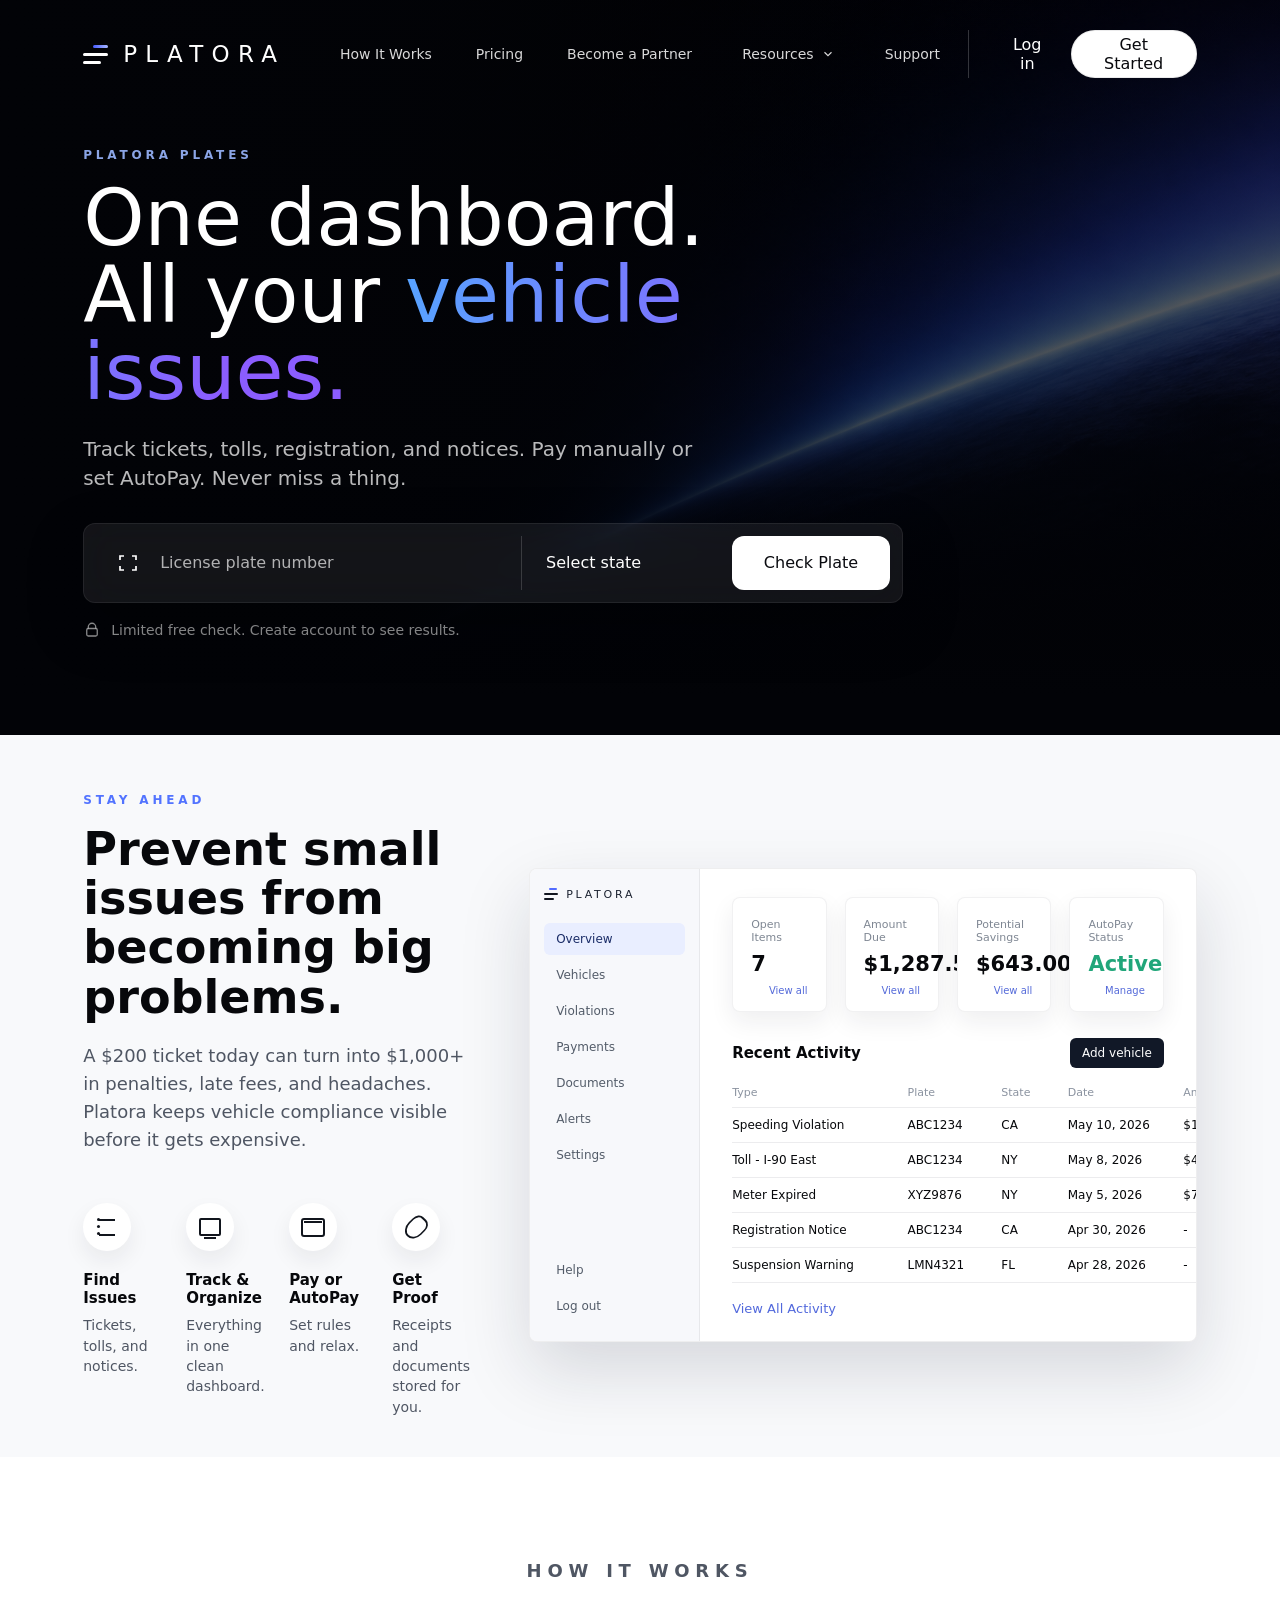
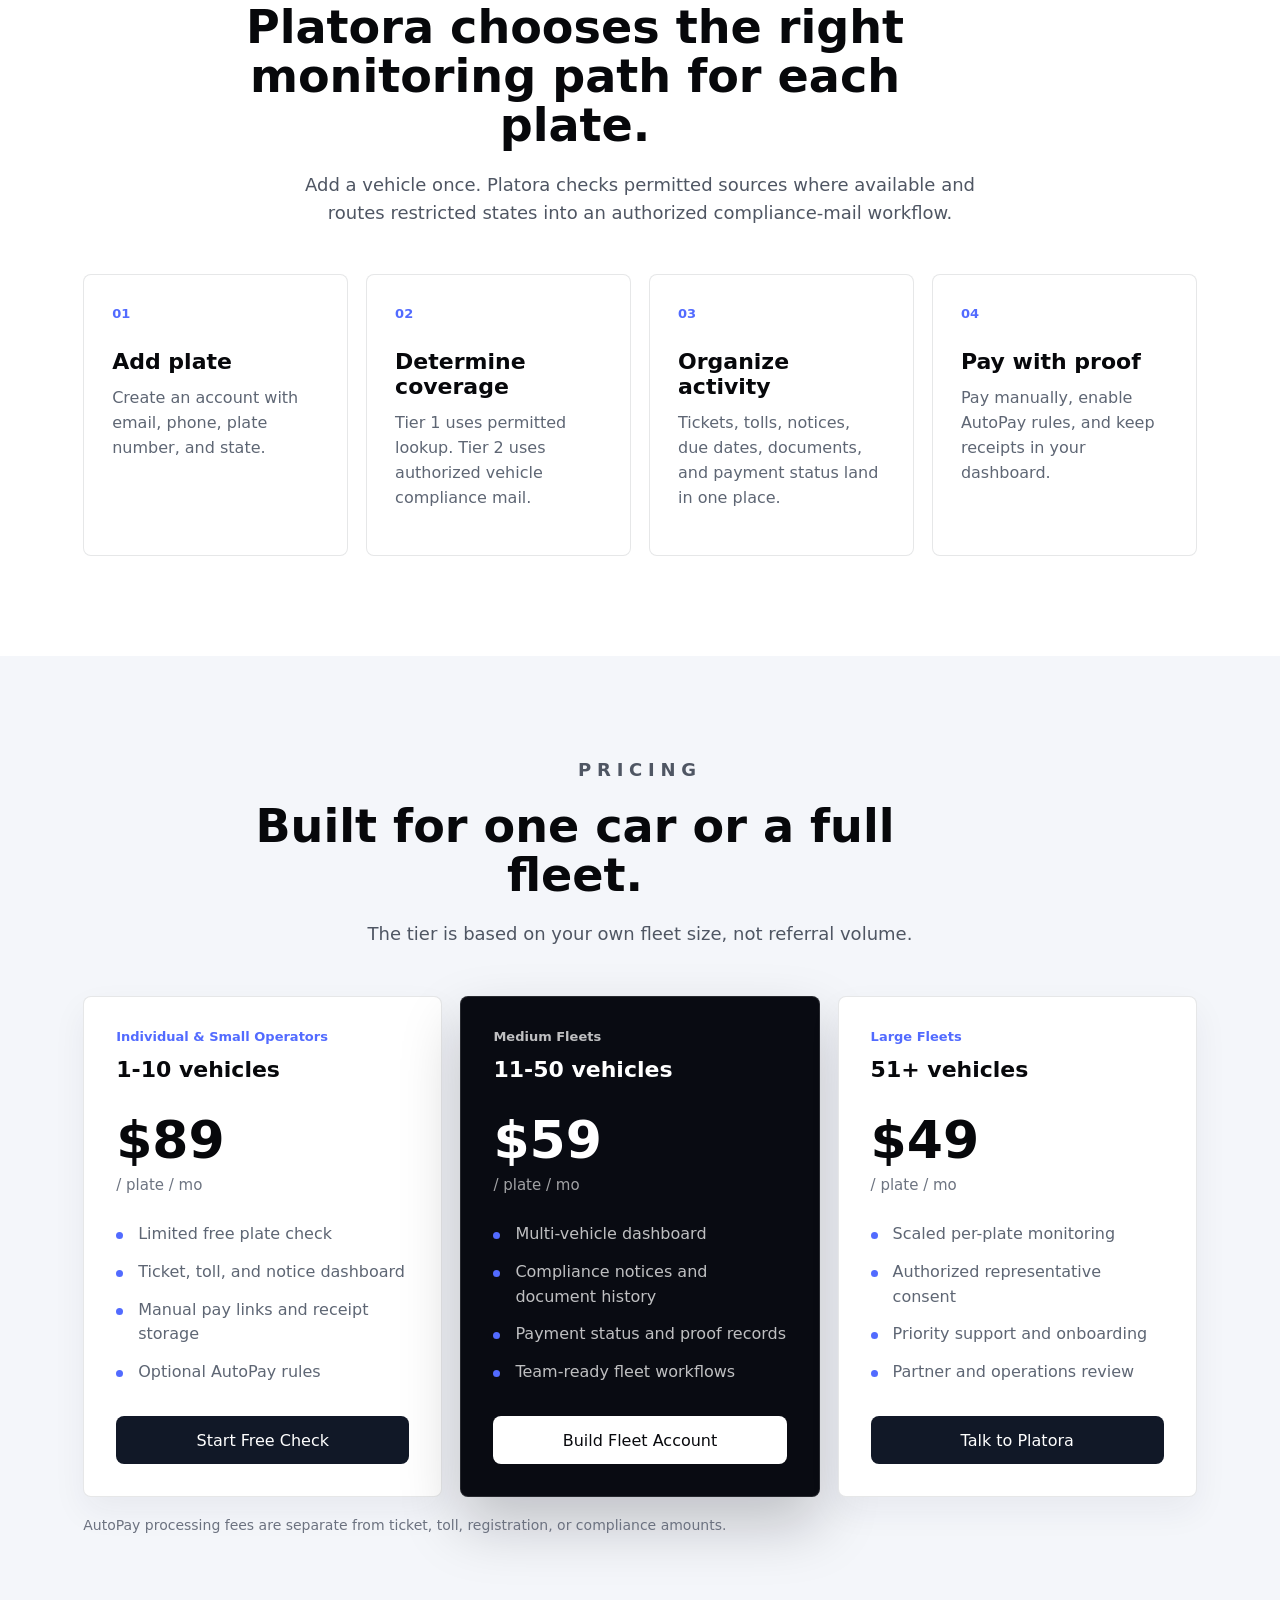
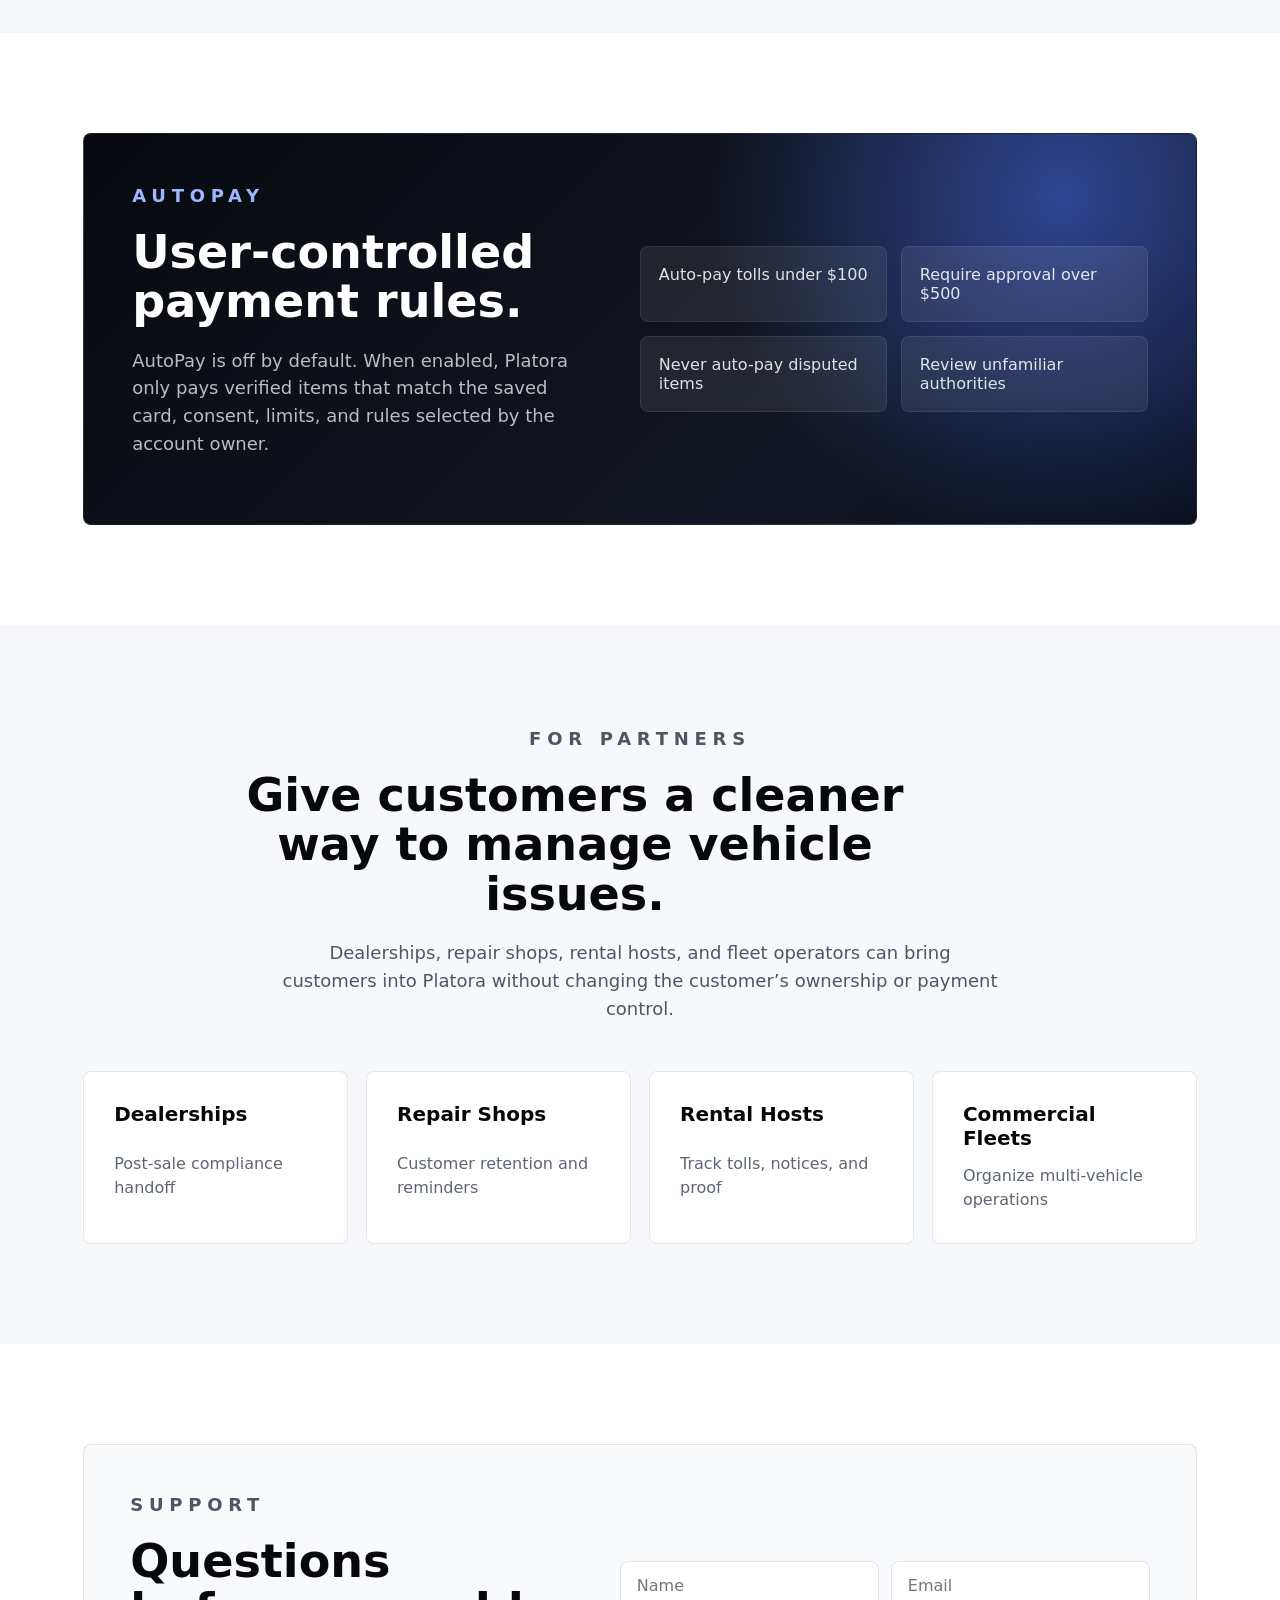
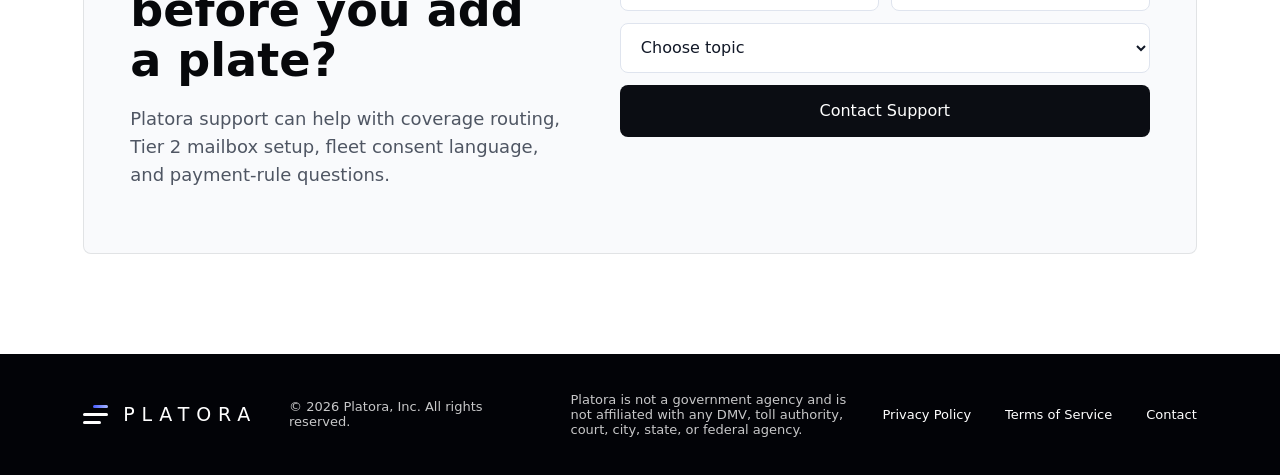
==== commit 49a80ded: "Add files via upload" ====
--- a/index.html
+++ b/index.html
@@ -8,10 +8,7 @@
       name="description"
       content="Platora helps drivers and fleets monitor tickets, tolls, registration notices, compliance mail, payments, receipts, and AutoPay from one dashboard."
     />
-    <link
-      rel="icon"
-      href="data:image/svg+xml,%3Csvg xmlns='http://www.w3.org/2000/svg' viewBox='0 0 32 32'%3E%3Crect width='32' height='32' rx='8' fill='%23020408'/%3E%3Cpath d='M18 8h8M8 14h18M8 20h13' stroke='%23fff' stroke-width='3' stroke-linecap='round'/%3E%3Cpath d='M23 8h3' stroke='%23526bff' stroke-width='3' stroke-linecap='round'/%3E%3C/svg%3E"
-    />
+    <link rel="icon" href="./assets/favicon.svg" type="image/svg+xml" />
     <link rel="preload" href="./assets/orbital-hero.png" as="image" />
     <link rel="stylesheet" href="./styles.css" />
   </head>
@@ -27,7 +24,7 @@
       <nav class="desktop-nav" aria-label="Primary navigation">
         <a href="#how">How It Works</a>
         <a href="#pricing">Pricing</a>
-        <a href="#partners">For Partners</a>
+        <a href="./partner.html">Become a Partner</a>
         <div class="nav-menu">
           <button class="nav-menu-button" type="button" data-menu-toggle>
             Resources
@@ -57,7 +54,7 @@
     <nav class="mobile-nav" aria-label="Mobile navigation" data-mobile-nav>
       <a href="#how">How It Works</a>
       <a href="#pricing">Pricing</a>
-      <a href="#partners">For Partners</a>
+      <a href="./partner.html">Become a Partner</a>
       <a href="#support">Support</a>
       <button type="button" data-open-modal="login">Log in</button>
       <button type="button" data-start-check>Get Started</button>
@@ -260,7 +257,7 @@
           <article class="price-card">
             <p>Individual & Small Operators</p>
             <h3>1-10 vehicles</h3>
-            <div class="price">$49<span>/ plate / mo</span></div>
+            <div class="price">$89<span>/ plate / mo</span></div>
             <ul>
               <li>Limited free plate check</li>
               <li>Ticket, toll, and notice dashboard</li>
@@ -272,7 +269,7 @@
           <article class="price-card featured">
             <p>Medium Fleets</p>
             <h3>11-50 vehicles</h3>
-            <div class="price">$25<span>/ plate / mo</span></div>
+            <div class="price">$59<span>/ plate / mo</span></div>
             <ul>
               <li>Multi-vehicle dashboard</li>
               <li>Compliance notices and document history</li>
@@ -284,7 +281,7 @@
           <article class="price-card">
             <p>Large Fleets</p>
             <h3>51+ vehicles</h3>
-            <div class="price">$12<span>/ plate / mo</span></div>
+            <div class="price">$49<span>/ plate / mo</span></div>
             <ul>
               <li>Scaled per-plate monitoring</li>
               <li>Authorized representative consent</li>
